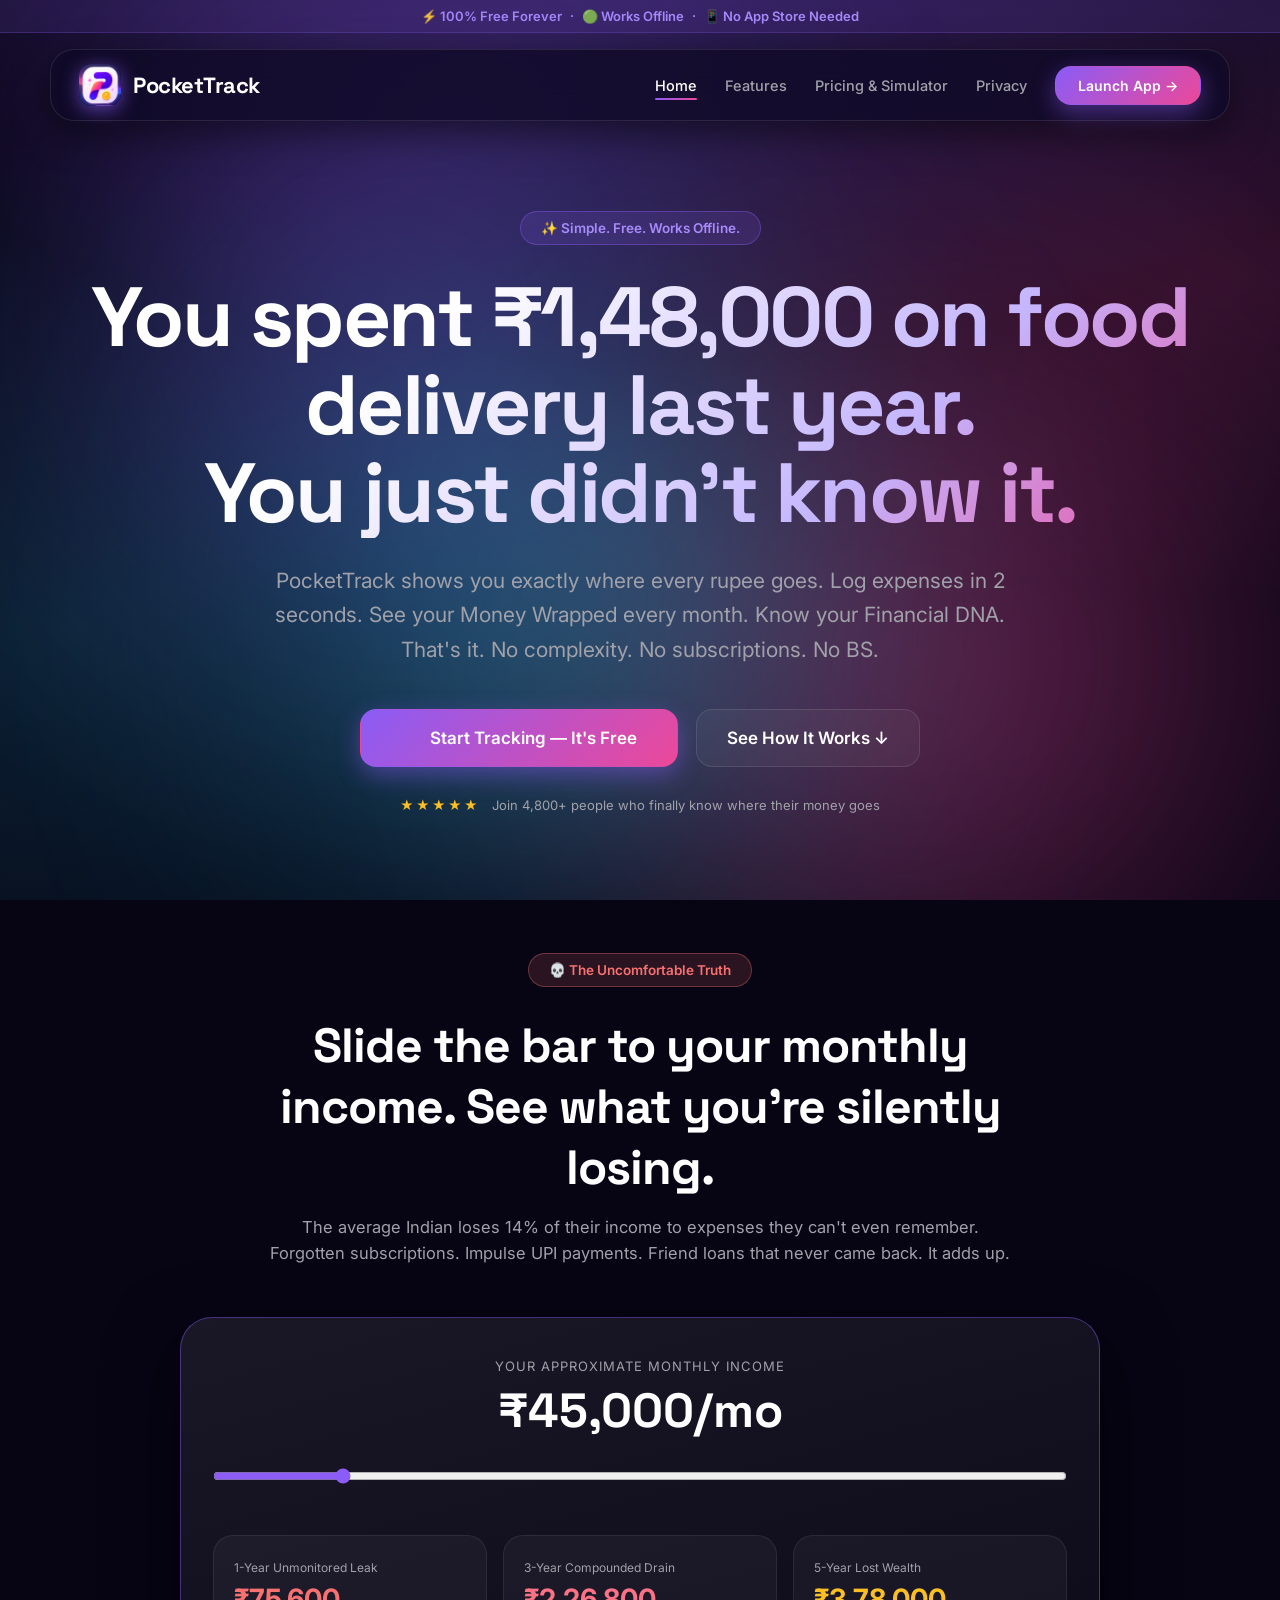
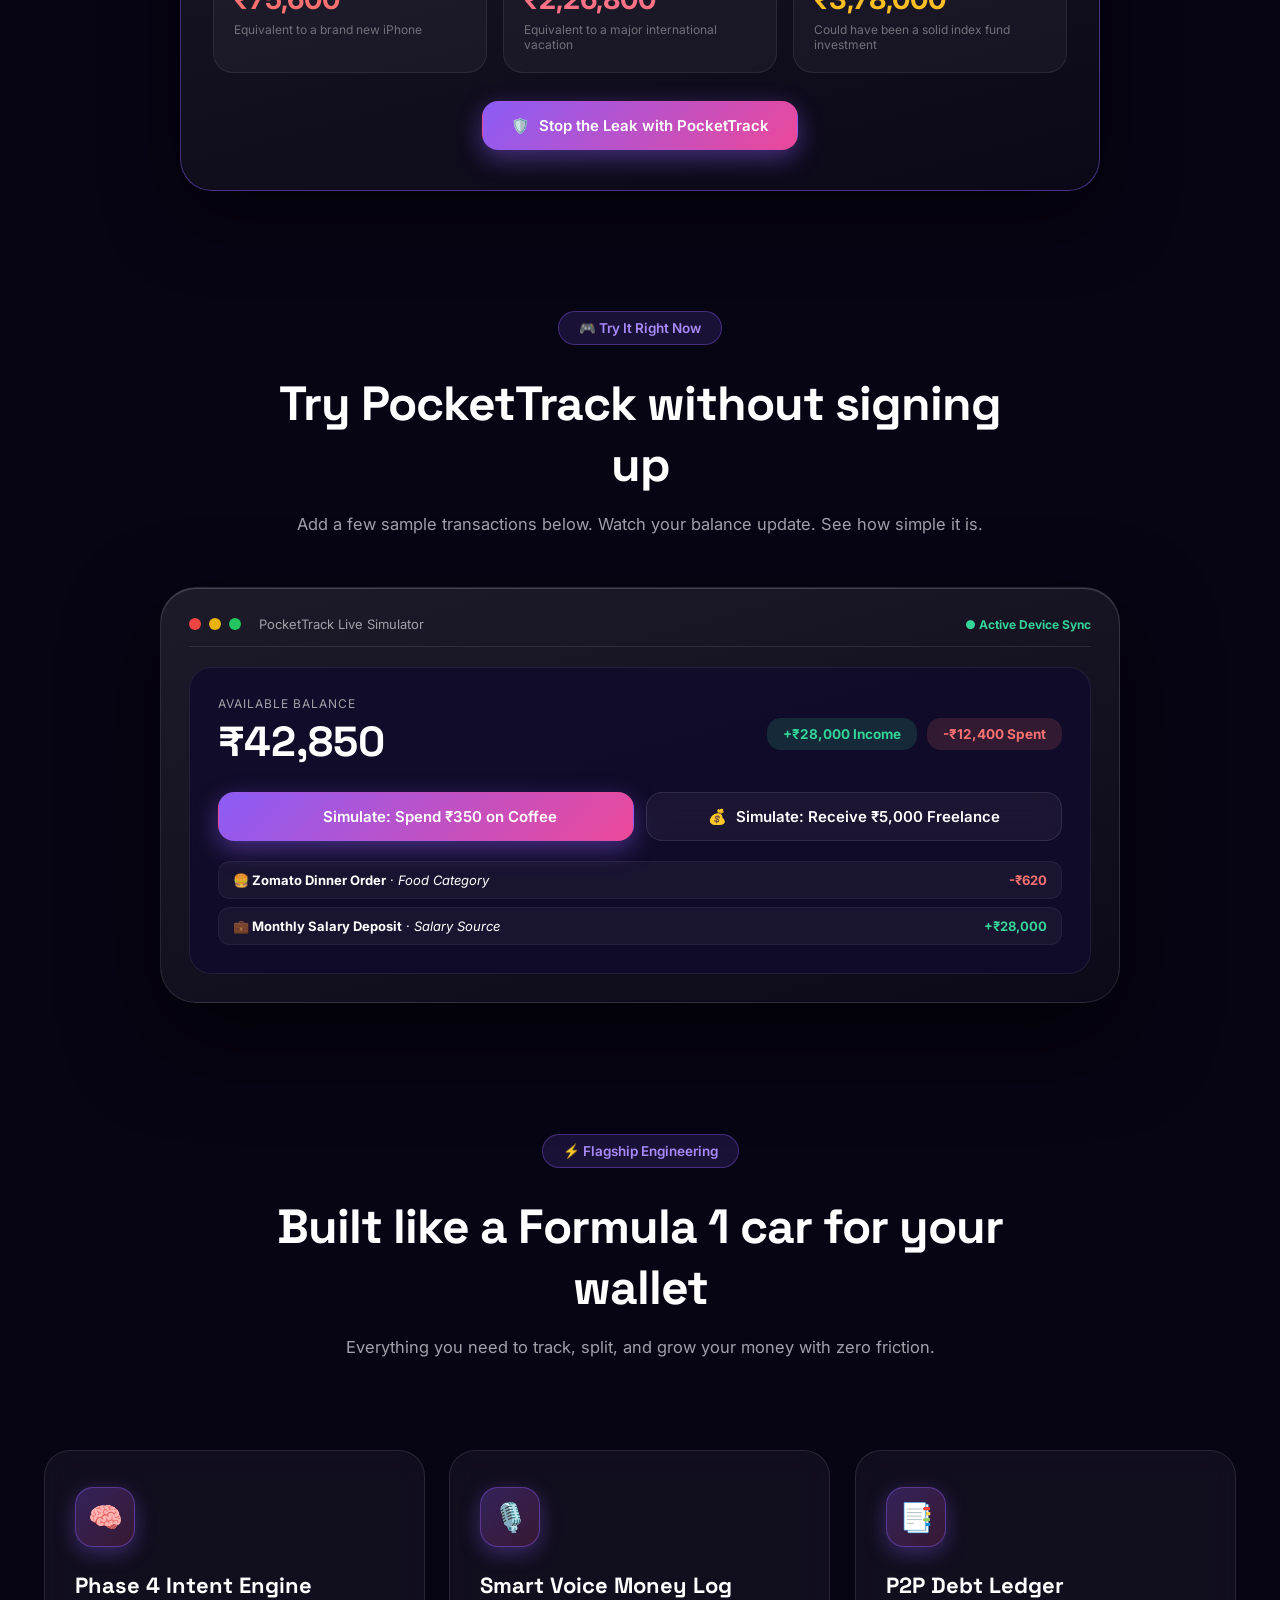
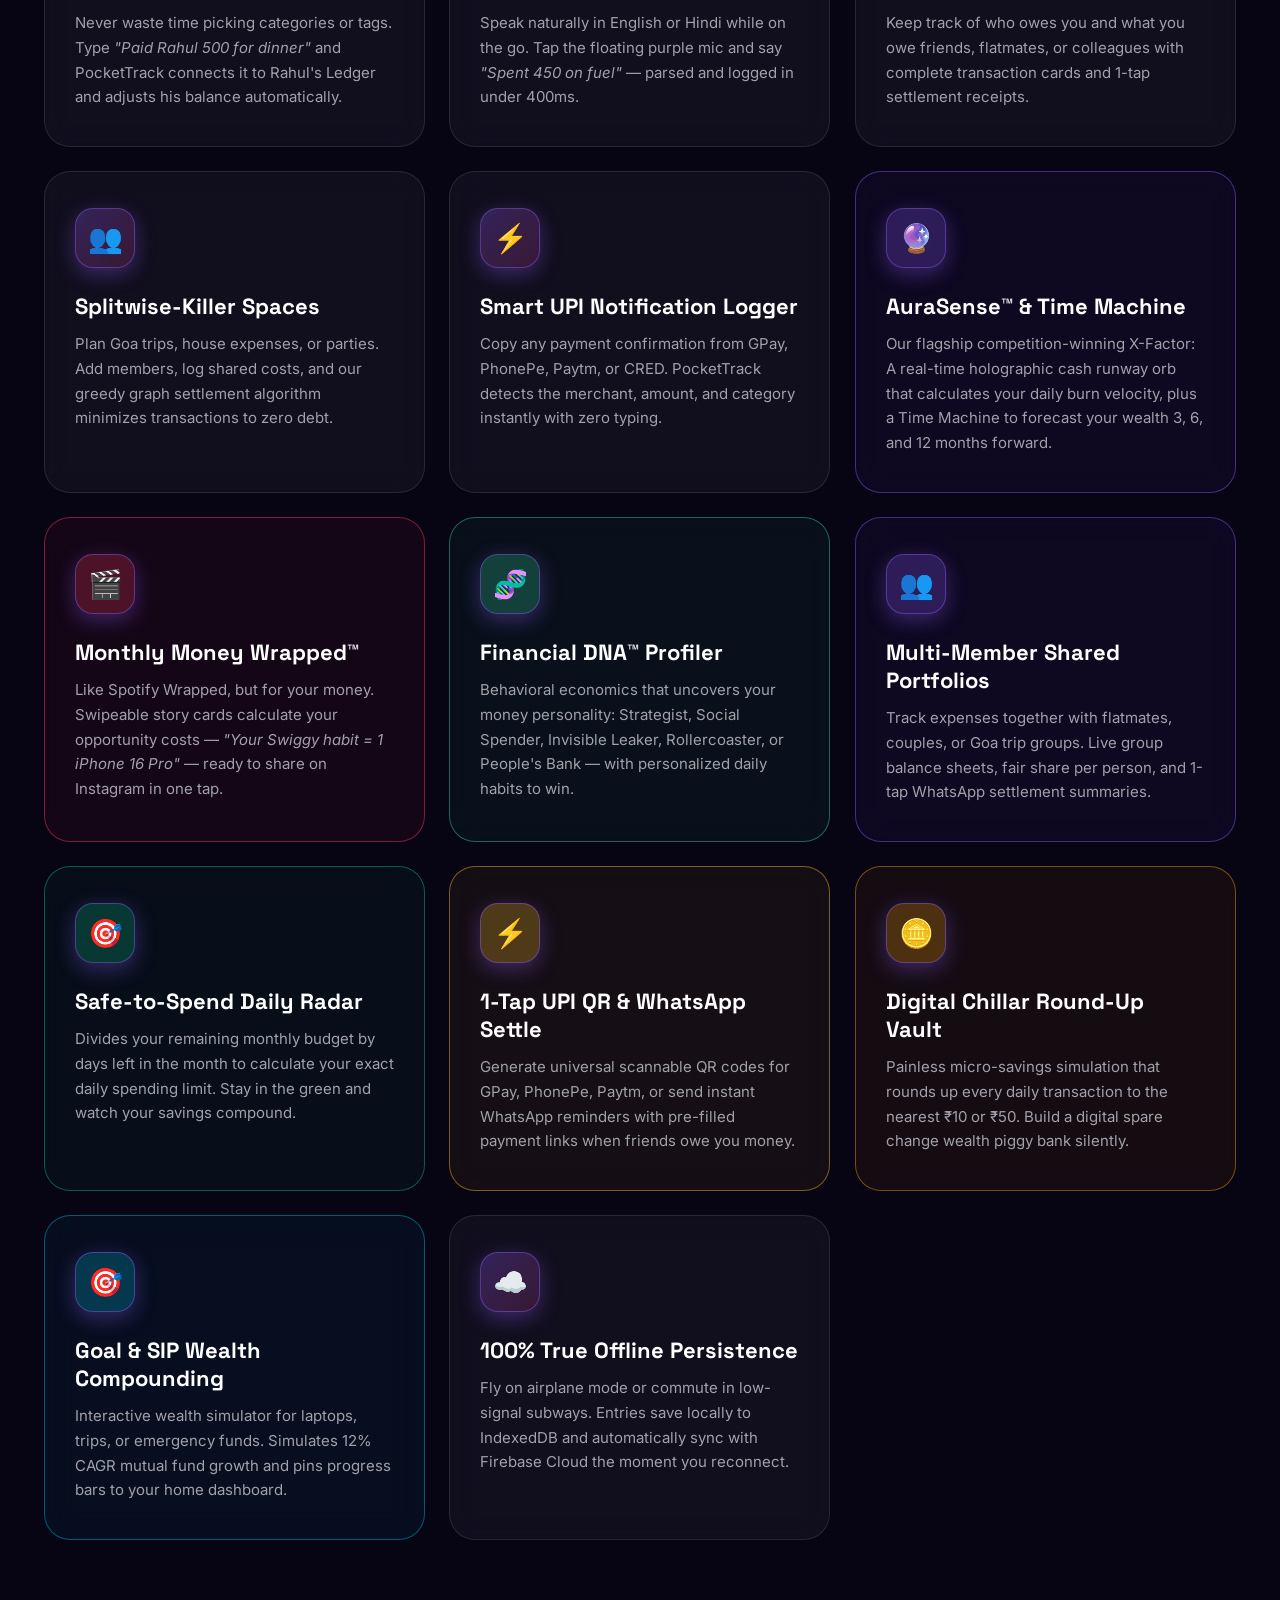
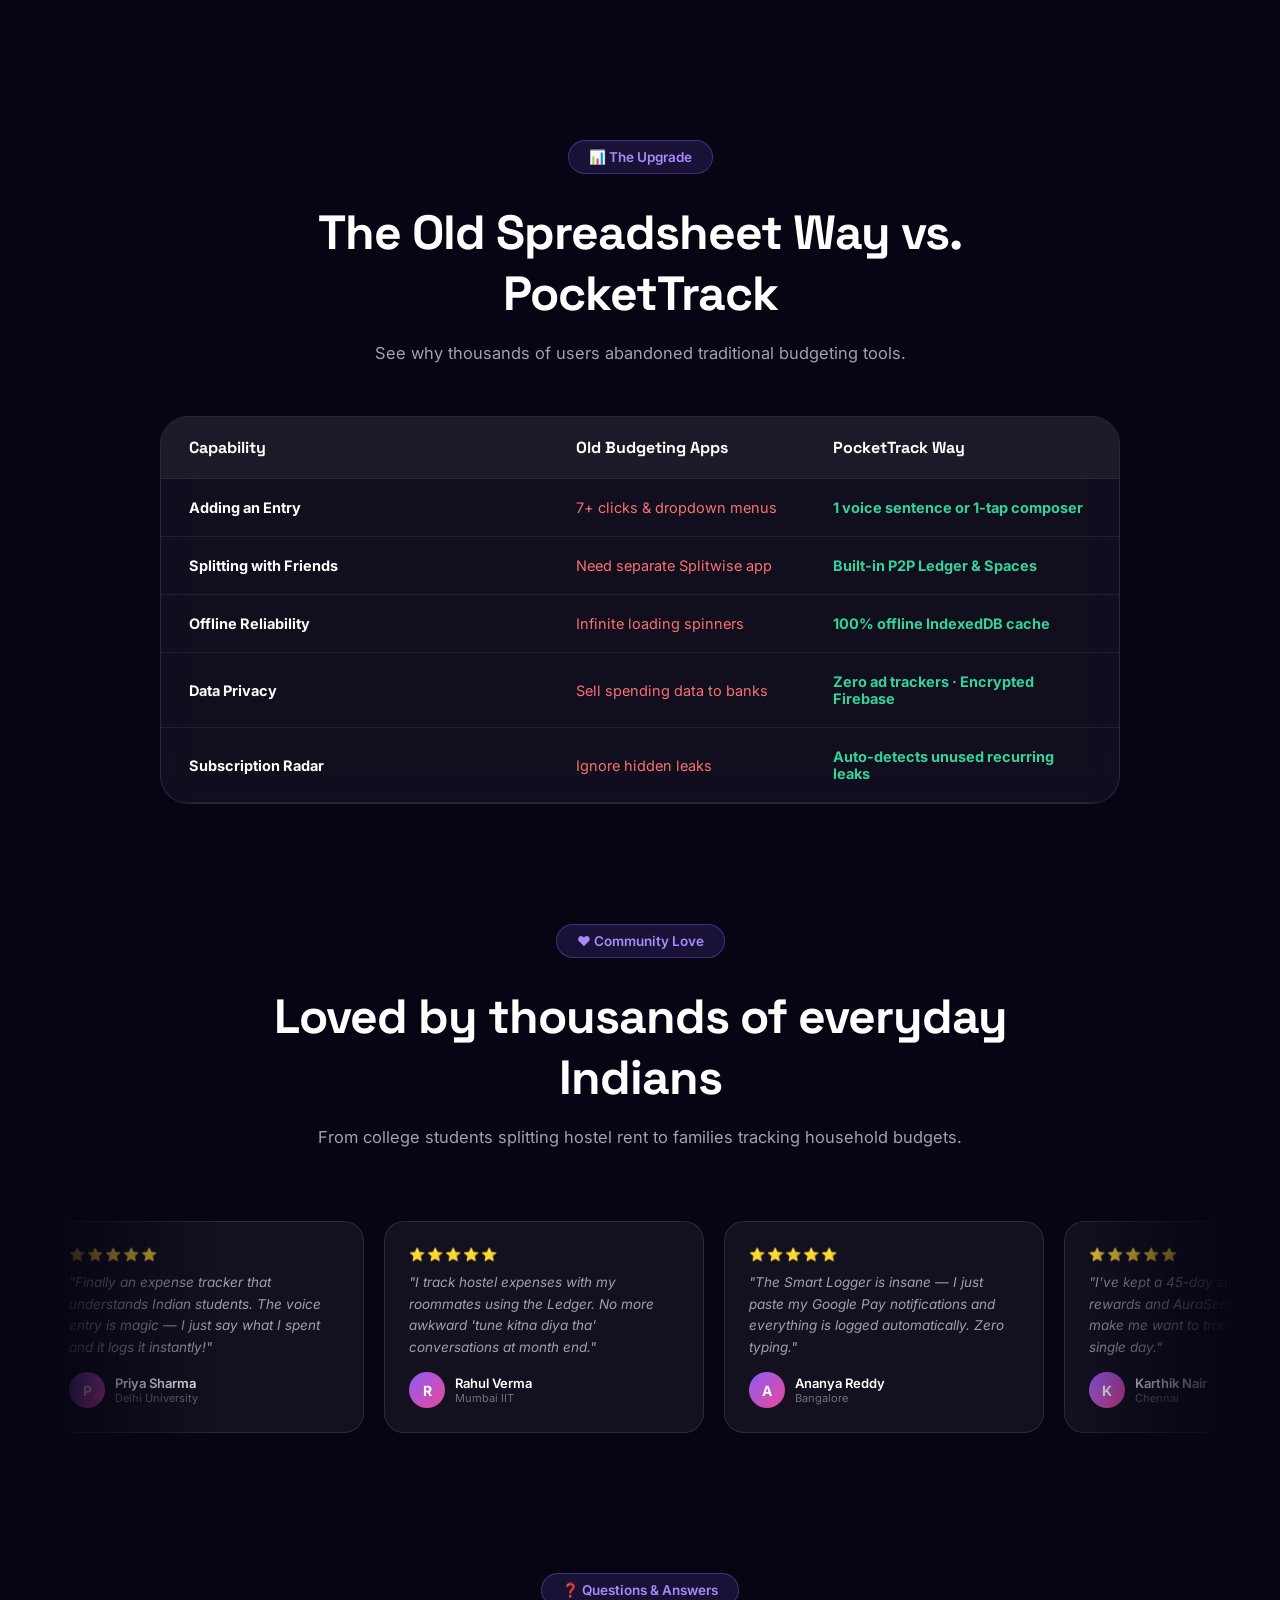
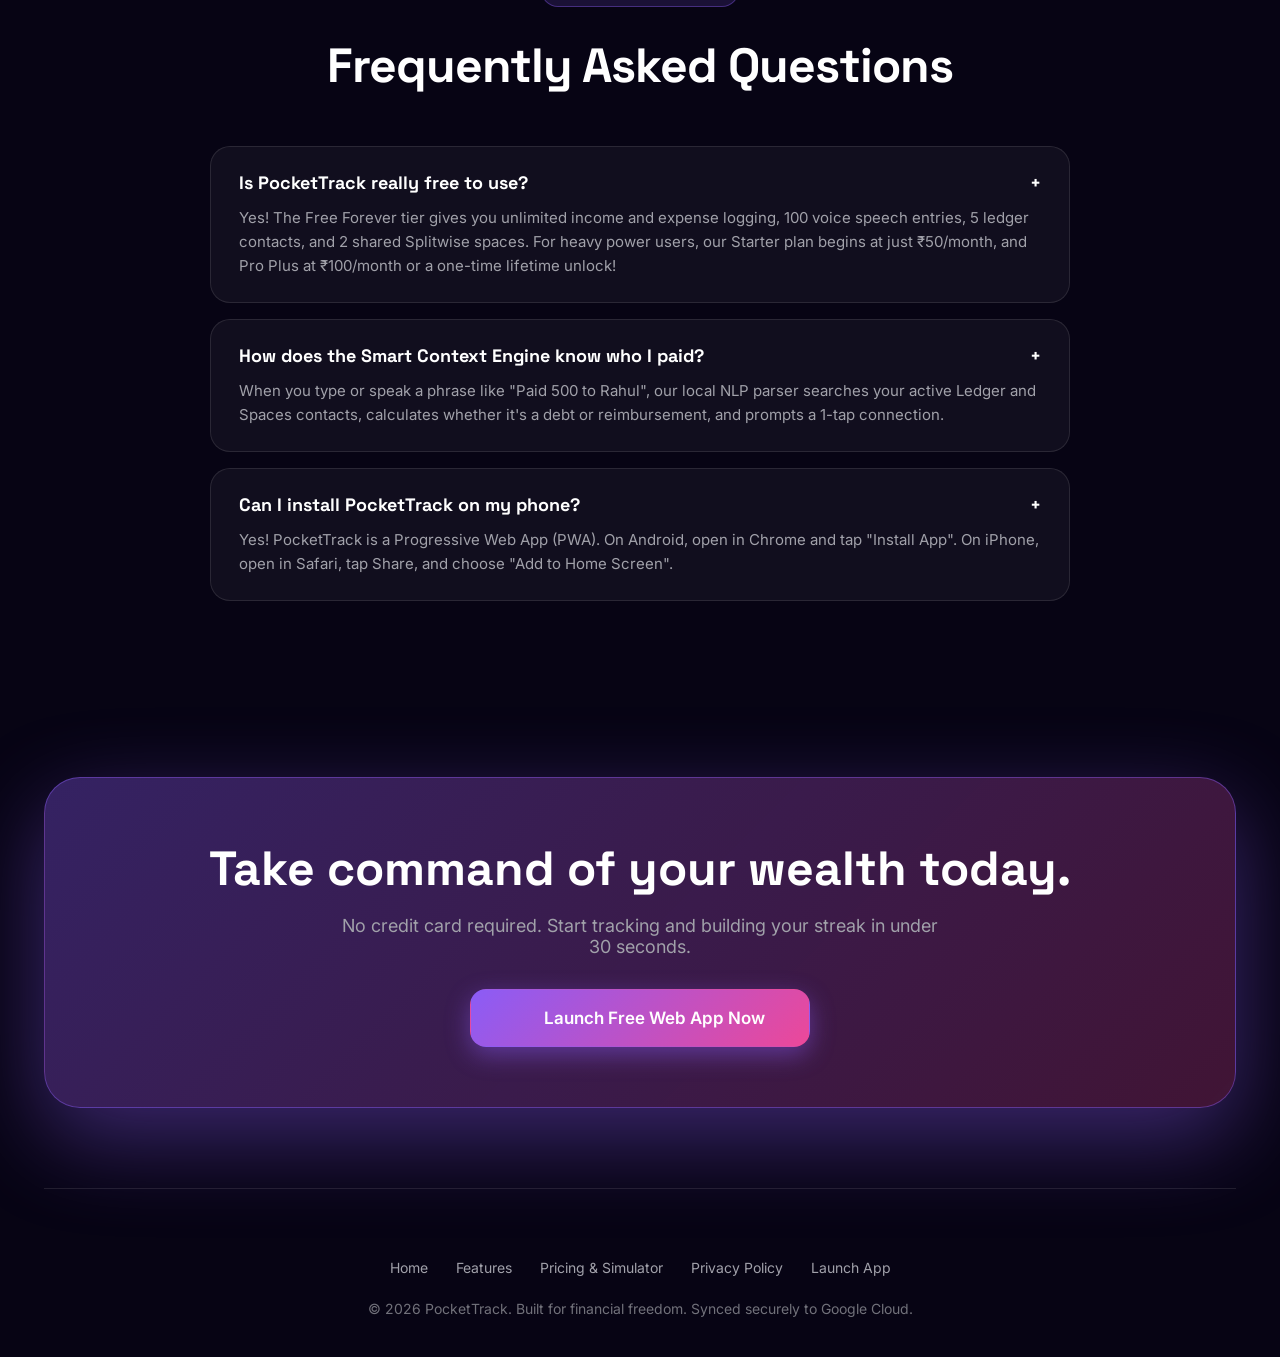
==== website/index.html @ 374d90bc "Add smart first-launch landing router to show landing page once on install and auto-fasttrack return" ====
<!DOCTYPE html>
<html lang="en">
<head>
<meta charset="UTF-8"/>
<meta name="viewport" content="width=device-width, initial-scale=1, viewport-fit=cover"/>
<title>PocketTrack — Know Where Your Money Goes</title>
<meta name="description" content="The simplest way to track your money. Free, offline, works on any phone. Stop wondering where your salary went."/>
<link rel="manifest" href="../manifest.json"/>
<link rel="icon" type="image/png" sizes="192x192" href="../icon-192.png"/>
<link rel="apple-touch-icon" href="../icon-192.png"/>
<meta name="theme-color" content="#070414"/>
<meta name="mobile-web-app-capable" content="yes"/>
<meta name="apple-mobile-web-app-capable" content="yes"/>
<meta name="apple-mobile-web-app-status-bar-style" content="black-translucent"/>
<meta name="apple-mobile-web-app-title" content="PocketTrack"/>
<link rel="preconnect" href="https://fonts.googleapis.com">
<link href="https://fonts.googleapis.com/css2?family=Inter:wght@400;500;600;700&family=Space+Grotesk:wght@500;600;700;800&display=swap" rel="stylesheet">
<link rel="stylesheet" href="../icons.css">
<link rel="stylesheet" href="style.css">
<script>
// Check if user has already seen the landing page and launched the app before
(function() {
  try {
    var urlParams = new URLSearchParams(window.location.search);
    // Allow viewing landing page explicitly if ?landing=true or ?force=landing
    if (urlParams.get('landing') === 'true' || urlParams.get('force') === 'landing') {
      return;
    }
    if (localStorage.getItem('pockettrack_landing_seen') === 'true') {
      var loc = window.location;
      if (loc.protocol === 'file:') {
        var p = loc.pathname;
        loc.replace((p.indexOf('/website/') !== -1 || p.indexOf('\\website\\') !== -1) ? '../app.html' : 'app.html');
        return;
      }
      var path = loc.pathname || '/';
      var wIdx = path.indexOf('/website');
      if (wIdx !== -1) {
        var repo = path.substring(0, wIdx);
        loc.replace((repo ? repo : '') + '/app.html');
        return;
      }
      var repoPath = path.substring(0, path.lastIndexOf('/'));
      loc.replace((repoPath ? repoPath : '') + '/app.html');
    }
  } catch (e) {}
})();

function launchPocketTrackApp(e) {
  if (e && e.preventDefault) e.preventDefault();
  try {
    localStorage.setItem('pockettrack_landing_seen', 'true');
  } catch (err) {}
  var loc = window.location;
  if (loc.protocol === 'file:') {
    var p = loc.pathname;
    loc.href = (p.indexOf('/website/') !== -1 || p.indexOf('\\website\\') !== -1) ? '../app.html' : 'app.html';
    return false;
  }
  var path = loc.pathname || '/';
  var wIdx = path.indexOf('/website');
  if (wIdx !== -1) {
    var repo = path.substring(0, wIdx);
    loc.href = (repo ? repo : '') + '/app.html';
    return false;
  }
  var repoPath = path.substring(0, path.lastIndexOf('/'));
  loc.href = (repoPath ? repoPath : '') + '/app.html';
  return false;
}
</script>
</head>
<body>

<div id="pt-intro-curtain" aria-hidden="true">
  <div class="intro-logo-wrap">
    <div class="intro-logo-flare"></div>
    <img src="../icon-192.png" alt="PocketTrack" class="intro-logo-img">
  </div>
  <div class="intro-brand-name">PocketTrack</div>
  <div class="intro-tagline">✨ Know where your money goes</div>
</div>

<div class="top-bar-live">
  <span>⚡ 100% Free Forever</span>
  <span>·</span>
  <span>🟢 Works Offline</span>
  <span>·</span>
  <span>📱 No App Store Needed</span>
</div>

<div class="aurora-bg">
  <div class="aurora-orb orb-1"></div>
  <div class="aurora-orb orb-2"></div>
  <div class="aurora-orb orb-3"></div>
</div>

<div class="container">
  <header class="navbar">
    <a href="index.html" class="nav-brand">
      <img src="../icon-192.png" alt="PocketTrack" class="nav-logo">
      <span class="nav-title">PocketTrack</span>
    </a>
    <ul class="nav-links">
      <li><a href="index.html" class="nav-link active">Home</a></li>
      <li><a href="features.html" class="nav-link">Features</a></li>
      <li><a href="pricing.html" class="nav-link">Pricing &amp; Simulator</a></li>
      <li><a href="privacy.html" class="nav-link">Privacy</a></li>
      <li><a href="#" onclick="launchPocketTrackApp(event);return false;" class="btn btn-primary" style="padding:10px 22px;font-size:14px;">Launch App →</a></li>
    </ul>
  </header>

  <main>
    <!-- 1. Hero Section -->
    <section class="hero">
      <div class="pill-badge">✨ Simple. Free. Works Offline.</div>
      <h1 class="hero-title">You spent ₹1,48,000 on food delivery last year.<br>You just didn't know it.</h1>
      <p class="hero-desc">PocketTrack shows you exactly where every rupee goes. Log expenses in 2 seconds. See your Money Wrapped every month. Know your Financial DNA. That's it. No complexity. No subscriptions. No BS.</p>
      
      <div class="hero-cta-group">
        <a href="#" onclick="launchPocketTrackApp(event);return false;" class="btn btn-primary" style="padding:18px 40px;font-size:17px;"><i class="ti ti-rocket"></i> Start Tracking — It's Free</a>
        <a href="#test-drive" class="btn btn-glass" style="padding:18px 30px;font-size:17px;">See How It Works ↓</a>
      </div>

      <div class="social-proof">
        <span class="stars">★★★★★</span>
        <span>Join 4,800+ people who finally know where their money goes</span>
      </div>
    </section>

    <!-- 2. Reality Check / Money Leak Calculator -->
    <section class="reality-section">
      <div class="section-head">
        <div class="pill-badge" style="background:rgba(248,113,113,0.15);color:#f87171;border-color:rgba(248,113,113,0.35);">💀 The Uncomfortable Truth</div>
        <h2 class="section-title">Slide the bar to your monthly income. See what you're silently losing.</h2>
        <p class="section-subtitle">The average Indian loses 14% of their income to expenses they can't even remember. Forgotten subscriptions. Impulse UPI payments. Friend loans that never came back. It adds up.</p>
      </div>

      <div class="calculator-box">
        <div style="text-align:center;">
          <p style="font-size:13px;color:var(--text-muted);text-transform:uppercase;letter-spacing:1px;">Your Approximate Monthly Income</p>
          <h3 id="leak-income-val" style="font-size:48px;font-family:'Space Grotesk',sans-serif;color:#fff;margin:6px 0;">₹45,000/mo</h3>
          <input type="range" id="leak-income-slider" class="slider-styled" min="10000" max="250000" step="5000" value="45000" oninput="updateLeakCalc()"/>
        </div>

        <div class="leak-metrics-grid">
          <div class="leak-metric-card">
            <span style="font-size:12px;color:var(--text-muted);">1-Year Unmonitored Leak</span>
            <h4 id="leak-loss-1yr" style="font-size:28px;color:#f87171;margin:6px 0;">₹75,600</h4>
            <p style="font-size:12px;color:var(--text-dim);">Equivalent to a brand new iPhone</p>
          </div>
          <div class="leak-metric-card">
            <span style="font-size:12px;color:var(--text-muted);">3-Year Compounded Drain</span>
            <h4 id="leak-loss-3yr" style="font-size:28px;color:#fb7185;margin:6px 0;">₹2,26,800</h4>
            <p style="font-size:12px;color:var(--text-dim);">Equivalent to a major international vacation</p>
          </div>
          <div class="leak-metric-card">
            <span style="font-size:12px;color:var(--text-muted);">5-Year Lost Wealth</span>
            <h4 id="leak-loss-5yr" style="font-size:28px;color:var(--accent-amber);margin:6px 0;">₹3,78,000</h4>
            <p style="font-size:12px;color:var(--text-dim);">Could have been a solid index fund investment</p>
          </div>
        </div>

        <div style="text-align:center;margin-top:28px;">
          <a href="index.html" class="btn btn-primary"><i class="ti ti-shield-check"></i> Stop the Leak with PocketTrack</a>
        </div>
      </div>
    </section>

    <!-- 3. Interactive Test Drive Simulator Stage -->
    <section class="stage-section" id="test-drive">
      <div class="section-head">
        <div class="pill-badge">🎮 Try It Right Now</div>
        <h2 class="section-title">Try PocketTrack without signing up</h2>
        <p class="section-subtitle">Add a few sample transactions below. Watch your balance update. See how simple it is.</p>
      </div>

      <div class="device-mockup-wrap">
        <div style="display:flex;justify-content:space-between;align-items:center;margin-bottom:20px;border-bottom:1px solid rgba(255,255,255,0.1);padding-bottom:14px;">
          <div style="display:flex;gap:8px;align-items:center;">
            <span style="width:12px;height:12px;border-radius:50%;background:#ef4444;"></span>
            <span style="width:12px;height:12px;border-radius:50%;background:#eab308;"></span>
            <span style="width:12px;height:12px;border-radius:50%;background:#22c55e;"></span>
            <span style="font-size:13px;color:var(--text-muted);margin-left:10px;">PocketTrack Live Simulator</span>
          </div>
          <span style="font-size:12px;color:var(--accent-green);font-weight:700;">● Active Device Sync</span>
        </div>

        <div style="background:rgba(18,12,43,0.88);border-radius:22px;padding:28px;border:1px solid rgba(255,255,255,0.08);">
          <div style="display:flex;justify-content:space-between;align-items:center;margin-bottom:20px;flex-wrap:wrap;gap:12px;">
            <div>
              <p style="font-size:12px;color:var(--text-muted);text-transform:uppercase;letter-spacing:1px;">Available Balance</p>
              <h3 id="stage-sim-balance" style="font-size:42px;font-family:'Space Grotesk',sans-serif;color:#fff;margin:4px 0;">₹42,850</h3>
            </div>
            <div style="display:flex;gap:10px;">
              <span id="stage-sim-income" style="background:rgba(52,211,153,0.15);color:var(--accent-green);padding:8px 16px;border-radius:14px;font-weight:700;font-size:13.5px;">+₹28,000 Income</span>
              <span id="stage-sim-spent" style="background:rgba(248,113,113,0.15);color:#f87171;padding:8px 16px;border-radius:14px;font-weight:700;font-size:13.5px;">-₹12,400 Spent</span>
            </div>
          </div>

          <div style="display:flex;gap:12px;margin-bottom:20px;flex-wrap:wrap;">
            <button class="btn btn-primary" onclick="simTestAddExpense()" style="flex:1;"><i class="ti ti-coffee"></i> Simulate: Spend ₹350 on Coffee</button>
            <button class="btn btn-glass" onclick="simTestAddIncome()" style="flex:1;"><i class="ti ti-wallet"></i> Simulate: Receive ₹5,000 Freelance</button>
          </div>

          <div id="stage-sim-feed" style="max-height:160px;overflow-y:auto;font-size:13px;">
            <div style="background:rgba(255,255,255,0.04);padding:10px 14px;border-radius:12px;display:flex;justify-content:space-between;align-items:center;margin-bottom:8px;border:1px solid rgba(255,255,255,0.06);">
              <div><b>🍔 Zomato Dinner Order</b> · <i>Food Category</i></div>
              <div style="font-weight:700;color:#f87171">-₹620</div>
            </div>
            <div style="background:rgba(255,255,255,0.04);padding:10px 14px;border-radius:12px;display:flex;justify-content:space-between;align-items:center;border:1px solid rgba(255,255,255,0.06);">
              <div><b>💼 Monthly Salary Deposit</b> · <i>Salary Source</i></div>
              <div style="font-weight:700;color:var(--accent-green)">+₹28,000</div>
            </div>
          </div>
        </div>
      </div>
    </section>

    <!-- 4. Six Core Superpowers -->
    <section class="superpowers-section" style="padding:40px 0;">
      <div class="section-head">
        <div class="pill-badge">⚡ Flagship Engineering</div>
        <h2 class="section-title">Built like a Formula 1 car for your wallet</h2>
        <p class="section-subtitle">Everything you need to track, split, and grow your money with zero friction.</p>
      </div>

      <div class="grid-features">
        <div class="card-glass">
          <div class="card-icon-wrap">🧠</div>
          <h3 class="card-title">Phase 4 Intent Engine</h3>
          <p class="card-text">Never waste time picking categories or tags. Type <i>"Paid Rahul 500 for dinner"</i> and PocketTrack connects it to Rahul's Ledger and adjusts his balance automatically.</p>
        </div>

        <div class="card-glass">
          <div class="card-icon-wrap">🎙️</div>
          <h3 class="card-title">Smart Voice Money Log</h3>
          <p class="card-text">Speak naturally in English or Hindi while on the go. Tap the floating purple mic and say <i>"Spent 450 on fuel"</i> — parsed and logged in under 400ms.</p>
        </div>

        <div class="card-glass">
          <div class="card-icon-wrap">📑</div>
          <h3 class="card-title">P2P Debt Ledger</h3>
          <p class="card-text">Keep track of who owes you and what you owe friends, flatmates, or colleagues with complete transaction cards and 1-tap settlement receipts.</p>
        </div>

        <div class="card-glass">
          <div class="card-icon-wrap">👥</div>
          <h3 class="card-title">Splitwise-Killer Spaces</h3>
          <p class="card-text">Plan Goa trips, house expenses, or parties. Add members, log shared costs, and our greedy graph settlement algorithm minimizes transactions to zero debt.</p>
        </div>

        <div class="card-glass">
          <div class="card-icon-wrap">⚡</div>
          <h3 class="card-title">Smart UPI Notification Logger</h3>
          <p class="card-text">Copy any payment confirmation from GPay, PhonePe, Paytm, or CRED. PocketTrack detects the merchant, amount, and category instantly with zero typing.</p>
        </div>

        <div class="card-glass" style="border-color:rgba(139,92,246,0.45);background:rgba(139,92,246,0.06);">
          <div class="card-icon-wrap" style="background:rgba(139,92,246,0.25);">🔮</div>
          <h3 class="card-title">AuraSense™ &amp; Time Machine</h3>
          <p class="card-text">Our flagship competition-winning X-Factor: A real-time holographic cash runway orb that calculates your daily burn velocity, plus a Time Machine to forecast your wealth 3, 6, and 12 months forward.</p>
        </div>

        <div class="card-glass" style="border-color:rgba(244,63,94,0.45);background:rgba(244,63,94,0.06);">
          <div class="card-icon-wrap" style="background:rgba(244,63,94,0.25);">🎬</div>
          <h3 class="card-title">Monthly Money Wrapped™</h3>
          <p class="card-text">Like Spotify Wrapped, but for your money. Swipeable story cards calculate your opportunity costs — <i>"Your Swiggy habit = 1 iPhone 16 Pro"</i> — ready to share on Instagram in one tap.</p>
        </div>

        <div class="card-glass" style="border-color:rgba(52,211,153,0.45);background:rgba(52,211,153,0.06);">
          <div class="card-icon-wrap" style="background:rgba(52,211,153,0.25);">🧬</div>
          <h3 class="card-title">Financial DNA™ Profiler</h3>
          <p class="card-text">Behavioral economics that uncovers your money personality: Strategist, Social Spender, Invisible Leaker, Rollercoaster, or People's Bank — with personalized daily habits to win.</p>
        </div>

        <div class="card-glass" style="border-color:rgba(139,92,246,0.45);background:rgba(139,92,246,0.06);">
          <div class="card-icon-wrap" style="background:rgba(139,92,246,0.25);">👥</div>
          <h3 class="card-title">Multi-Member Shared Portfolios</h3>
          <p class="card-text">Track expenses together with flatmates, couples, or Goa trip groups. Live group balance sheets, fair share per person, and 1-tap WhatsApp settlement summaries.</p>
        </div>

        <div class="card-glass" style="border-color:rgba(16,185,129,0.45);background:rgba(16,185,129,0.06);">
          <div class="card-icon-wrap" style="background:rgba(16,185,129,0.25);">🎯</div>
          <h3 class="card-title">Safe-to-Spend Daily Radar</h3>
          <p class="card-text">Divides your remaining monthly budget by days left in the month to calculate your exact daily spending limit. Stay in the green and watch your savings compound.</p>
        </div>

        <div class="card-glass" style="border-color:rgba(251,191,36,0.45);background:rgba(251,191,36,0.06);">
          <div class="card-icon-wrap" style="background:rgba(251,191,36,0.25);">⚡</div>
          <h3 class="card-title">1-Tap UPI QR &amp; WhatsApp Settle</h3>
          <p class="card-text">Generate universal scannable QR codes for GPay, PhonePe, Paytm, or send instant WhatsApp reminders with pre-filled payment links when friends owe you money.</p>
        </div>

        <div class="card-glass" style="border-color:rgba(245,158,11,0.45);background:rgba(245,158,11,0.06);">
          <div class="card-icon-wrap" style="background:rgba(245,158,11,0.25);">🪙</div>
          <h3 class="card-title">Digital Chillar Round-Up Vault</h3>
          <p class="card-text">Painless micro-savings simulation that rounds up every daily transaction to the nearest ₹10 or ₹50. Build a digital spare change wealth piggy bank silently.</p>
        </div>

        <div class="card-glass" style="border-color:rgba(6,182,212,0.45);background:rgba(6,182,212,0.06);">
          <div class="card-icon-wrap" style="background:rgba(6,182,212,0.25);">🎯</div>
          <h3 class="card-title">Goal &amp; SIP Wealth Compounding</h3>
          <p class="card-text">Interactive wealth simulator for laptops, trips, or emergency funds. Simulates 12% CAGR mutual fund growth and pins progress bars to your home dashboard.</p>
        </div>

        <div class="card-glass">
          <div class="card-icon-wrap">☁️</div>
          <h3 class="card-title">100% True Offline Persistence</h3>
          <p class="card-text">Fly on airplane mode or commute in low-signal subways. Entries save locally to IndexedDB and automatically sync with Firebase Cloud the moment you reconnect.</p>
        </div>
      </div>
    </section>

    <!-- 5. Old Way vs PocketTrack Way Comparison -->
    <section class="comparison-section">
      <div class="section-head">
        <div class="pill-badge">📊 The Upgrade</div>
        <h2 class="section-title">The Old Spreadsheet Way vs. PocketTrack</h2>
        <p class="section-subtitle">See why thousands of users abandoned traditional budgeting tools.</p>
      </div>

      <div class="comparison-table-wrap">
        <div class="comp-row comp-head">
          <div>Capability</div>
          <div>Old Budgeting Apps</div>
          <div>PocketTrack Way</div>
        </div>
        <div class="comp-row">
          <div><b>Adding an Entry</b></div>
          <div class="comp-bad">7+ clicks &amp; dropdown menus</div>
          <div class="comp-good">1 voice sentence or 1-tap composer</div>
        </div>
        <div class="comp-row">
          <div><b>Splitting with Friends</b></div>
          <div class="comp-bad">Need separate Splitwise app</div>
          <div class="comp-good">Built-in P2P Ledger &amp; Spaces</div>
        </div>
        <div class="comp-row">
          <div><b>Offline Reliability</b></div>
          <div class="comp-bad">Infinite loading spinners</div>
          <div class="comp-good">100% offline IndexedDB cache</div>
        </div>
        <div class="comp-row">
          <div><b>Data Privacy</b></div>
          <div class="comp-bad">Sell spending data to banks</div>
          <div class="comp-good">Zero ad trackers · Encrypted Firebase</div>
        </div>
        <div class="comp-row">
          <div><b>Subscription Radar</b></div>
          <div class="comp-bad">Ignore hidden leaks</div>
          <div class="comp-good">Auto-detects unused recurring leaks</div>
        </div>
      </div>
    </section>

    <!-- 6. Infinite Testimonials Marquee -->
    <section class="superpowers-section" style="padding:40px 0;">
      <div class="section-head">
        <div class="pill-badge">❤️ Community Love</div>
        <h2 class="section-title">Loved by thousands of everyday Indians</h2>
        <p class="section-subtitle">From college students splitting hostel rent to families tracking household budgets.</p>
      </div>

      <div class="testimonials-marquee-wrap">
        <div class="testimonials-track">
          <!-- Card 1 -->
          <div class="testimonial-card">
            <div class="testimonial-stars">⭐⭐⭐⭐⭐</div>
            <div class="testimonial-text">"Finally an expense tracker that understands Indian students. The voice entry is magic — I just say what I spent and it logs it instantly!"</div>
            <div class="testimonial-author">
              <div class="testimonial-avatar">P</div>
              <div><div class="testimonial-name">Priya Sharma</div><div class="testimonial-location">Delhi University</div></div>
            </div>
          </div>
          <!-- Card 2 -->
          <div class="testimonial-card">
            <div class="testimonial-stars">⭐⭐⭐⭐⭐</div>
            <div class="testimonial-text">"I track hostel expenses with my roommates using the Ledger. No more awkward 'tune kitna diya tha' conversations at month end."</div>
            <div class="testimonial-author">
              <div class="testimonial-avatar">R</div>
              <div><div class="testimonial-name">Rahul Verma</div><div class="testimonial-location">Mumbai IIT</div></div>
            </div>
          </div>
          <!-- Card 3 -->
          <div class="testimonial-card">
            <div class="testimonial-stars">⭐⭐⭐⭐⭐</div>
            <div class="testimonial-text">"The Smart Logger is insane — I just paste my Google Pay notifications and everything is logged automatically. Zero typing."</div>
            <div class="testimonial-author">
              <div class="testimonial-avatar">A</div>
              <div><div class="testimonial-name">Ananya Reddy</div><div class="testimonial-location">Bangalore</div></div>
            </div>
          </div>
          <!-- Card 4 -->
          <div class="testimonial-card">
            <div class="testimonial-stars">⭐⭐⭐⭐⭐</div>
            <div class="testimonial-text">"I've kept a 45-day streak going. The rewards and AuraSense horizon actually make me want to track money every single day."</div>
            <div class="testimonial-author">
              <div class="testimonial-avatar">K</div>
              <div><div class="testimonial-name">Karthik Nair</div><div class="testimonial-location">Chennai</div></div>
            </div>
          </div>
          <!-- Duplicate for infinite rolling loop -->
          <div class="testimonial-card">
            <div class="testimonial-stars">⭐⭐⭐⭐⭐</div>
            <div class="testimonial-text">"Finally an expense tracker that understands Indian students. The voice entry is magic — I just say what I spent and it logs it instantly!"</div>
            <div class="testimonial-author">
              <div class="testimonial-avatar">P</div>
              <div><div class="testimonial-name">Priya Sharma</div><div class="testimonial-location">Delhi University</div></div>
            </div>
          </div>
          <div class="testimonial-card">
            <div class="testimonial-stars">⭐⭐⭐⭐⭐</div>
            <div class="testimonial-text">"I track hostel expenses with my roommates using the Ledger. No more awkward 'tune kitna diya tha' conversations at month end."</div>
            <div class="testimonial-author">
              <div class="testimonial-avatar">R</div>
              <div><div class="testimonial-name">Rahul Verma</div><div class="testimonial-location">Mumbai IIT</div></div>
            </div>
          </div>
        </div>
      </div>
    </section>

    <!-- 7. FAQ Section -->
    <section class="faq-section" id="faq">
      <div class="section-head">
        <div class="pill-badge">❓ Questions &amp; Answers</div>
        <h2 class="section-title">Frequently Asked Questions</h2>
      </div>

      <div class="faq-item">
        <div class="faq-q"><span>Is PocketTrack really free to use?</span><span>+</span></div>
        <div class="faq-a">Yes! The Free Forever tier gives you unlimited income and expense logging, 100 voice speech entries, 5 ledger contacts, and 2 shared Splitwise spaces. For heavy power users, our Starter plan begins at just ₹50/month, and Pro Plus at ₹100/month or a one-time lifetime unlock!</div>
      </div>

      <div class="faq-item">
        <div class="faq-q"><span>How does the Smart Context Engine know who I paid?</span><span>+</span></div>
        <div class="faq-a">When you type or speak a phrase like "Paid 500 to Rahul", our local NLP parser searches your active Ledger and Spaces contacts, calculates whether it's a debt or reimbursement, and prompts a 1-tap connection.</div>
      </div>

      <div class="faq-item">
        <div class="faq-q"><span>Can I install PocketTrack on my phone?</span><span>+</span></div>
        <div class="faq-a">Yes! PocketTrack is a Progressive Web App (PWA). On Android, open in Chrome and tap "Install App". On iPhone, open in Safari, tap Share, and choose "Add to Home Screen".</div>
      </div>
    </section>

    <!-- 7. Call To Action Banner -->
    <section class="cta-banner">
      <h2 style="font-size:clamp(32px, 4.5vw, 48px);font-family:'Space Grotesk',sans-serif;margin-bottom:16px;">Take command of your wealth today.</h2>
      <p style="font-size:18px;color:var(--text-muted);max-width:600px;margin:0 auto 32px;">No credit card required. Start tracking and building your streak in under 30 seconds.</p>
      <a href="#" onclick="launchPocketTrackApp(event);return false;" class="btn btn-primary" style="padding:18px 44px;font-size:17px;"><i class="ti ti-rocket"></i> Launch Free Web App Now</a>
    </section>
  </main>

  <!-- 8. Footer -->
  <footer class="footer-site">
    <div class="footer-links">
      <a href="index.html">Home</a>
      <a href="features.html">Features</a>
      <a href="pricing.html">Pricing &amp; Simulator</a>
      <a href="privacy.html">Privacy Policy</a>
      <a href="#" onclick="launchPocketTrackApp(event);return false;">Launch App</a>
    </div>
    <p>© 2026 PocketTrack. Built for financial freedom. Synced securely to Google Cloud.</p>
  </footer>
</div>

<script src="main.js"></script>
<script>
if ('serviceWorker' in navigator) {
  window.addEventListener('load', function() {
    navigator.serviceWorker.register('../sw.js').catch(function() {});
  });
}
</script>
</body>
</html>
---- icons.css ----
/* PocketTrack 2.0 — Emoji icon language
   No icon font / SVG dependency. Keeps the app playful and matches the visual concept. */
.ti{display:inline-flex;align-items:center;justify-content:center;font-style:normal;font-family:inherit;line-height:1;width:1.15em;height:1.15em;vertical-align:-.12em}
.ti::before{display:block;line-height:1}
.ti-wallet::before{content:'💰'}
.ti-home::before{content:'🏠'}
.ti-list::before{content:'📋'}
.ti-chart-donut::before,.ti-chart-pie::before{content:'📊'}
.ti-layout-grid::before{content:'▦'}
.ti-plus::before{content:'➕'}
.ti-arrow-up-right::before{content:'💸'}
.ti-arrow-down-left::before{content:'💵'}
.ti-microphone::before{content:'🎙️'}
.ti-bolt::before{content:'⚡'}
.ti-confetti::before,.ti-calendar-event::before{content:'🎉'}
.ti-trophy::before{content:'🏆'}
.ti-language::before{content:'🌐'}
.ti-logout::before{content:'🚪'}
.ti-notebook::before{content:'📒'}
.ti-crown::before{content:'👑'}
.ti-sparkles::before{content:'✨'}
.ti-arrow-right::before{content:'➡️'}
.ti-arrow-left::before{content:'⬅️'}
.ti-arrow-up-circle::before{content:'🔴'}
.ti-arrow-down-circle::before{content:'🟢'}
.ti-check::before{content:'✅'}
.ti-x::before{content:'✕'}
.ti-refresh::before,.ti-rotate::before{content:'🔄'}
.ti-download::before{content:'📥'}
.ti-trash::before{content:'🗑️'}
.ti-pencil::before{content:'✏️'}
.ti-copy::before{content:'📋'}
.ti-clipboard::before{content:'📋'}
.ti-receipt::before{content:'🧾'}
.ti-cash::before{content:'💵'}
.ti-report-money::before{content:'💹'}
.ti-users::before{content:'👥'}
.ti-user-plus::before{content:'🙋'}
.ti-login::before{content:'🔐'}
.ti-lock::before{content:'🔒'}
.ti-shield-check::before{content:'🛡️'}
.ti-info-circle::before{content:'ℹ️'}
.ti-bulb::before{content:'💡'}
.ti-heartbeat::before{content:'❤️‍🔥'}
.ti-target-arrow::before{content:'🎯'}
.ti-award::before{content:'🏅'}
.ti-palette::before{content:'🎨'}
.ti-device-mobile::before{content:'📱'}
.ti-player-play::before{content:'▶️'}
.ti-arrows-exchange::before{content:'🔁'}
.ti-repeat::before,.ti-refresh-dot::before{content:'🔁'}
.ti-wand::before{content:'🪄'}
---- website/style.css ----
/* =====================================================================
   PocketTrack Flagship Website — Hyper-Realistic Stitch by Google System
   Multi-page, scroll-addictive neon glassmorphism, fluid physics & aurora glows.
   ===================================================================== */

:root {
  --bg-deep: #070414;
  --bg-dark: #0f0a26;
  --bg-surface: rgba(255, 255, 255, 0.045);
  --bg-surface-hover: rgba(255, 255, 255, 0.08);
  --border-glass: rgba(255, 255, 255, 0.10);
  --border-glow: rgba(139, 92, 246, 0.45);
  
  --primary: #8b5cf6;
  --primary-bright: #a78bfa;
  --secondary: #ec4899;
  --accent-cyan: #22d3ee;
  --accent-green: #34d399;
  --accent-amber: #fbbf24;

  --text-main: #ffffff;
  --text-muted: #a1a1aa;
  --text-dim: #71717a;

  --font-heading: 'Space Grotesk', sans-serif;
  --font-body: 'Inter', sans-serif;

  --ease-spring: cubic-bezier(0.34, 1.56, 0.64, 1);
  --ease-smooth: cubic-bezier(0.16, 1, 0.3, 1);
}

* {
  box-sizing: border-box;
  margin: 0;
  padding: 0;
}

html {
  scroll-behavior: smooth;
}

body {
  font-family: var(--font-body);
  background-color: var(--bg-deep);
  color: var(--text-main);
  min-height: 100vh;
  overflow-x: hidden;
  background-image: 
    radial-gradient(1200px 600px at 50% -10%, rgba(139, 92, 246, 0.32), transparent 75%),
    radial-gradient(1000px 500px at 95% 30%, rgba(236, 72, 153, 0.18), transparent 65%),
    radial-gradient(1000px 700px at 5% 70%, rgba(34, 211, 238, 0.15), transparent 70%);
  background-attachment: fixed;
}

/* Ambient Floating Aurora Mesh */
.aurora-bg {
  position: fixed;
  inset: 0;
  pointer-events: none;
  z-index: 0;
  overflow: hidden;
}

.aurora-orb {
  position: absolute;
  border-radius: 50%;
  filter: blur(140px);
  opacity: 0.4;
  animation: floatOrb 20s infinite alternate ease-in-out;
}

.orb-1 { width: 550px; height: 550px; background: var(--primary); top: 5%; left: 10%; }
.orb-2 { width: 600px; height: 600px; background: var(--secondary); top: 40%; right: 5%; animation-delay: -7s; }
.orb-3 { width: 500px; height: 500px; background: var(--accent-cyan); bottom: 5%; left: 25%; animation-delay: -14s; }

@keyframes floatOrb {
  0% { transform: translate(0, 0) scale(1); }
  50% { transform: translate(80px, 50px) scale(1.2); }
  100% { transform: translate(-60px, 90px) scale(0.9); }
}

.container {
  max-width: 1240px;
  margin: 0 auto;
  padding: 0 24px;
  position: relative;
  z-index: 1;
}

/* Top Notification Banner */
.top-bar-live {
  background: rgba(139, 92, 246, 0.12);
  border-bottom: 1px solid rgba(139, 92, 246, 0.25);
  text-align: center;
  padding: 8px 16px;
  font-size: 13px;
  color: var(--primary-bright);
  font-weight: 600;
  display: flex;
  justify-content: center;
  align-items: center;
  gap: 8px;
}

/* Glassmorphism Navigation Bar */
.navbar {
  position: sticky;
  top: 16px;
  z-index: 1000;
  background: rgba(15, 10, 38, 0.78);
  backdrop-filter: blur(24px);
  -webkit-backdrop-filter: blur(24px);
  border: 1px solid var(--border-glass);
  border-radius: 24px;
  padding: 14px 28px;
  margin: 16px auto 0;
  max-width: 1180px;
  display: flex;
  justify-content: space-between;
  align-items: center;
  box-shadow: 0 12px 36px rgba(0, 0, 0, 0.5);
}

.nav-brand {
  display: flex;
  align-items: center;
  gap: 12px;
  text-decoration: none;
  color: #fff;
}

.nav-logo {
  width: 42px;
  height: 42px;
  border-radius: 12px;
  box-shadow: 0 4px 18px rgba(139, 92, 246, 0.6);
  transition: transform 0.3s var(--ease-spring);
}

.nav-brand:hover .nav-logo {
  transform: scale(1.1) rotate(-4deg);
}

.nav-title {
  font-family: var(--font-heading);
  font-size: 22px;
  font-weight: 800;
  letter-spacing: -0.5px;
}

.nav-links {
  display: flex;
  gap: 28px;
  align-items: center;
  list-style: none;
}

.nav-link {
  color: var(--text-muted);
  text-decoration: none;
  font-size: 14.5px;
  font-weight: 500;
  transition: color 0.2s, transform 0.2s;
  position: relative;
}

.nav-link:hover, .nav-link.active {
  color: #fff;
}

.nav-link.active::after {
  content: '';
  position: absolute;
  bottom: -6px;
  left: 0;
  width: 100%;
  height: 2px;
  background: linear-gradient(90deg, var(--primary), var(--secondary));
  border-radius: 2px;
}

/* Stitch-style Buttons */
.btn {
  display: inline-flex;
  align-items: center;
  justify-content: center;
  gap: 10px;
  padding: 14px 28px;
  border-radius: 16px;
  font-family: var(--font-body);
  font-weight: 600;
  font-size: 15px;
  text-decoration: none;
  cursor: pointer;
  border: 1px solid transparent;
  transition: all 0.24s var(--ease-spring);
}

.btn:active {
  transform: scale(0.95);
}

.btn-primary {
  background: linear-gradient(135deg, var(--primary), var(--secondary));
  color: #fff;
  box-shadow: 0 8px 25px rgba(139, 92, 246, 0.45);
}

.btn-primary:hover {
  transform: translateY(-3px);
  box-shadow: 0 14px 38px rgba(139, 92, 246, 0.7);
}

.btn-glass {
  background: var(--bg-surface);
  border-color: var(--border-glass);
  color: #fff;
  backdrop-filter: blur(12px);
}

.btn-glass:hover {
  background: var(--bg-surface-hover);
  border-color: rgba(255, 255, 255, 0.25);
  transform: translateY(-2px);
}
/* =========================================================
   CINEMATIC BRAND LOGO INTRO & REVEAL SYSTEM
   ========================================================= */

#pt-intro-curtain {
  position: fixed;
  inset: 0;
  z-index: 999999;
  background: radial-gradient(circle at 50% 45%, #180e3e 0%, #070414 100%);
  display: flex;
  flex-direction: column;
  align-items: center;
  justify-content: center;
  gap: 16px;
  pointer-events: auto;
  transition: opacity 0.65s cubic-bezier(0.16, 1, 0.3, 1), transform 0.65s cubic-bezier(0.16, 1, 0.3, 1), visibility 0.65s;
}

#pt-intro-curtain.intro-hidden {
  opacity: 0;
  transform: scale(1.06);
  pointer-events: none;
  visibility: hidden;
}

.intro-logo-wrap {
  position: relative;
  width: 90px;
  height: 90px;
  display: flex;
  align-items: center;
  justify-content: center;
}

.intro-logo-flare {
  position: absolute;
  inset: -16px;
  border-radius: 50%;
  background: radial-gradient(circle, rgba(139, 92, 246, 0.6) 0%, rgba(236, 72, 153, 0.3) 50%, transparent 70%);
  filter: blur(14px);
  animation: introFlarePulse 1.8s infinite alternate ease-in-out;
}

@keyframes introFlarePulse {
  0% { transform: scale(0.9); opacity: 0.5; }
  100% { transform: scale(1.25); opacity: 0.9; }
}

.intro-logo-img {
  position: relative;
  width: 80px;
  height: 80px;
  border-radius: 22px;
  box-shadow: 0 10px 40px rgba(139, 92, 246, 0.8), 0 0 20px rgba(236, 72, 153, 0.6);
  animation: introLogoSpring 0.9s cubic-bezier(0.34, 1.56, 0.64, 1) both;
}

@keyframes introLogoSpring {
  0% { transform: scale(0.3) rotate(-15deg); opacity: 0; }
  70% { transform: scale(1.08) rotate(3deg); opacity: 1; }
  100% { transform: scale(1) rotate(0deg); opacity: 1; }
}

.intro-brand-name {
  font-family: var(--font-heading);
  font-size: 26px;
  font-weight: 800;
  color: #fff;
  letter-spacing: -0.5px;
  background: linear-gradient(135deg, #ffffff 40%, #c4b5fd 100%);
  -webkit-background-clip: text;
  -webkit-text-fill-color: transparent;
  animation: introTextFade 0.8s 0.15s cubic-bezier(0.16, 1, 0.3, 1) both;
}

.intro-tagline {
  font-size: 13px;
  font-weight: 500;
  color: var(--primary-bright);
  letter-spacing: 0.5px;
  animation: introTextFade 0.8s 0.25s cubic-bezier(0.16, 1, 0.3, 1) both;
}

@keyframes introTextFade {
  0% { opacity: 0; transform: translateY(8px); }
  100% { opacity: 1; transform: translateY(0); }
}

/* Staggered Hero Elements on Page Reveal */
.hero-stagger-1 { animation: heroStaggerIn 0.8s 0.1s cubic-bezier(0.16, 1, 0.3, 1) both; }
.hero-stagger-2 { animation: heroStaggerIn 0.8s 0.2s cubic-bezier(0.16, 1, 0.3, 1) both; }
.hero-stagger-3 { animation: heroStaggerIn 0.8s 0.3s cubic-bezier(0.16, 1, 0.3, 1) both; }
.hero-stagger-4 { animation: heroStaggerIn 0.8s 0.4s cubic-bezier(0.16, 1, 0.3, 1) both; }

@keyframes heroStaggerIn {
  0% { opacity: 0; transform: translateY(22px); }
  100% { opacity: 1; transform: translateY(0); }
}

/* Scroll-Driven Smooth Reveal */
.reveal-on-scroll {
  opacity: 0;
  transform: translateY(28px);
  transition: opacity 0.75s cubic-bezier(0.16, 1, 0.3, 1), transform 0.75s cubic-bezier(0.16, 1, 0.3, 1);
  will-change: opacity, transform;
}

.reveal-on-scroll.is-revealed {
  opacity: 1;
  transform: translateY(0);
}

/* Hero Section */
.hero {
  text-align: center;
  padding: 90px 0 60px;
}

.pill-badge {
  display: inline-flex;
  align-items: center;
  gap: 8px;
  padding: 8px 20px;
  border-radius: 99px;
  background: rgba(139, 92, 246, 0.15);
  border: 1px solid rgba(139, 92, 246, 0.38);
  color: var(--primary-bright);
  font-size: 13.5px;
  font-weight: 600;
  margin-bottom: 28px;
  animation: pulseGlow 3s infinite alternate;
}

@keyframes pulseGlow {
  0% { box-shadow: 0 0 12px rgba(139, 92, 246, 0.25); }
  100% { box-shadow: 0 0 30px rgba(139, 92, 246, 0.6); }
}

.hero-title {
  font-family: var(--font-heading);
  font-size: clamp(44px, 7vw, 84px);
  font-weight: 800;
  line-height: 1.05;
  letter-spacing: -2.5px;
  margin-bottom: 26px;
  background: linear-gradient(135deg, #ffffff 30%, #c4b5fd 70%, #ec4899 100%);
  -webkit-background-clip: text;
  -webkit-text-fill-color: transparent;
}

.hero-desc {
  font-size: clamp(17px, 2.2vw, 21px);
  color: var(--text-muted);
  max-width: 760px;
  margin: 0 auto 42px;
  line-height: 1.65;
}

.hero-cta-group {
  display: flex;
  justify-content: center;
  align-items: center;
  gap: 18px;
  flex-wrap: wrap;
  margin-bottom: 30px;
}

.social-proof {
  display: flex;
  justify-content: center;
  align-items: center;
  gap: 12px;
  font-size: 13px;
  color: var(--text-muted);
}

.stars {
  color: #fbbf24;
  letter-spacing: 2px;
}

/* Reality Check & Leak Calculator Section */
.reality-section {
  padding: 80px 0;
}

.section-head {
  text-align: center;
  max-width: 740px;
  margin: 0 auto 50px;
}

.section-title {
  font-family: var(--font-heading);
  font-size: clamp(32px, 4.5vw, 48px);
  font-weight: 800;
  letter-spacing: -1px;
  margin-bottom: 16px;
}

.section-subtitle {
  font-size: 16.5px;
  color: var(--text-muted);
  line-height: 1.6;
}

.calculator-box {
  background: linear-gradient(165deg, rgba(255, 255, 255, 0.08), rgba(255, 255, 255, 0.02));
  border: 1px solid var(--border-glow);
  border-radius: 32px;
  padding: 40px 32px;
  box-shadow: 0 25px 70px rgba(0, 0, 0, 0.6);
  backdrop-filter: blur(20px);
  max-width: 920px;
  margin: 0 auto;
}

.slider-styled {
  width: 100%;
  height: 10px;
  border-radius: 5px;
  background: rgba(255, 255, 255, 0.15);
  outline: none;
  margin: 24px 0 30px;
  cursor: pointer;
  accent-color: var(--primary);
}

.leak-metrics-grid {
  display: grid;
  grid-template-columns: repeat(auto-fit, minmax(240px, 1fr));
  gap: 16px;
  margin-top: 24px;
}

.leak-metric-card {
  background: rgba(255, 255, 255, 0.04);
  border: 1px solid rgba(255, 255, 255, 0.08);
  border-radius: 20px;
  padding: 20px;
  text-align: left;
}

/* Interactive Device Mockup Stage */
.stage-section {
  padding: 40px 0 90px;
  perspective: 1400px;
}

.device-mockup-wrap {
  max-width: 960px;
  margin: 0 auto;
  background: linear-gradient(165deg, rgba(255, 255, 255, 0.09), rgba(255, 255, 255, 0.025));
  border: 1px solid var(--border-glass);
  border-radius: 36px;
  padding: 28px;
  box-shadow: 0 35px 90px rgba(0, 0, 0, 0.7), inset 0 1px 0 rgba(255, 255, 255, 0.18);
  backdrop-filter: blur(28px);
  position: relative;
  transition: transform 0.4s var(--ease-smooth);
}

.device-mockup-wrap:hover {
  transform: translateY(-8px) rotateX(2deg);
}

/* Feature Cards Grid */
.grid-features {
  display: grid;
  grid-template-columns: repeat(auto-fit, minmax(340px, 1fr));
  gap: 24px;
  padding: 40px 0 80px;
}

.card-glass {
  background: var(--bg-surface);
  border: 1px solid var(--border-glass);
  border-radius: 26px;
  padding: 36px 30px;
  backdrop-filter: blur(16px);
  position: relative;
  overflow: hidden;
  transition: all 0.32s var(--ease-spring);
}

.card-glass:hover {
  transform: translateY(-8px);
  border-color: var(--border-glow);
  box-shadow: 0 25px 50px rgba(139, 92, 246, 0.28);
}

.card-icon-wrap {
  width: 60px;
  height: 60px;
  border-radius: 18px;
  background: linear-gradient(135deg, rgba(139, 92, 246, 0.28), rgba(236, 72, 153, 0.18));
  border: 1px solid rgba(139, 92, 246, 0.45);
  display: flex;
  align-items: center;
  justify-content: center;
  font-size: 28px;
  margin-bottom: 24px;
  box-shadow: 0 6px 20px rgba(139, 92, 246, 0.35);
}

.card-title {
  font-family: var(--font-heading);
  font-size: 22px;
  font-weight: 700;
  margin-bottom: 12px;
}

.card-text {
  font-size: 15px;
  color: var(--text-muted);
  line-height: 1.65;
}

/* Comparison Matrix (Old Way vs PocketTrack Way) */
.comparison-section {
  padding: 80px 0;
}

.comparison-table-wrap {
  max-width: 960px;
  margin: 0 auto;
  border-radius: 28px;
  overflow: hidden;
  border: 1px solid var(--border-glass);
  background: var(--bg-surface);
  backdrop-filter: blur(20px);
}

.comp-row {
  display: grid;
  grid-template-columns: 1.5fr 1fr 1fr;
  padding: 20px 28px;
  border-bottom: 1px solid rgba(255, 255, 255, 0.07);
  align-items: center;
  font-size: 14.5px;
}

.comp-head {
  background: rgba(255, 255, 255, 0.05);
  font-weight: 700;
  font-family: var(--font-heading);
  font-size: 16px;
}

.comp-bad { color: #f87171; }
.comp-good { color: var(--accent-green); font-weight: 700; }

/* FAQ Accordion */
.faq-section {
  padding: 80px 0;
  max-width: 860px;
  margin: 0 auto;
}

.faq-item {
  background: var(--bg-surface);
  border: 1px solid var(--border-glass);
  border-radius: 20px;
  padding: 24px 28px;
  margin-bottom: 16px;
  cursor: pointer;
  transition: all 0.25s var(--ease-spring);
}

.faq-item:hover {
  border-color: rgba(139, 92, 246, 0.4);
  transform: translateY(-2px);
}

.faq-q {
  font-family: var(--font-heading);
  font-weight: 700;
  font-size: 18px;
  display: flex;
  justify-content: space-between;
  align-items: center;
}

.faq-a {
  color: var(--text-muted);
  font-size: 15px;
  line-height: 1.6;
  margin-top: 12px;
}

/* Call to Action Banner */
.cta-banner {
  margin: 80px 0;
  background: linear-gradient(135deg, rgba(139, 92, 246, 0.35), rgba(236, 72, 153, 0.25));
  border: 1px solid var(--border-glow);
  border-radius: 36px;
  padding: 60px 40px;
  text-align: center;
  box-shadow: 0 30px 90px rgba(139, 92, 246, 0.4);
}

/* Footer */
.footer-site {
  border-top: 1px solid var(--border-glass);
  padding: 70px 0 40px;
  margin-top: 80px;
  text-align: center;
  color: var(--text-dim);
  font-size: 14px;
}

.footer-links {
  display: flex;
  justify-content: center;
  gap: 28px;
  margin-bottom: 24px;
}

.footer-links a {
  color: var(--text-muted);
  text-decoration: none;
  transition: color 0.2s;
}

.footer-links a:hover {
  color: var(--primary-bright);
}

/* =========================================================
   CAROUSEL, TIMELINE STEP-FILL & INFINITE TESTIMONIAL TICKER
   ========================================================= */

/* Parallax Blobs */
.blob { position: fixed; border-radius: 50%; filter: blur(90px); opacity: 0.35; z-index: -1; pointer-events: none; will-change: transform; }
.blob-1 { width: 450px; height: 450px; background: linear-gradient(135deg, #8b5cf6, #22d3ee); top: -140px; left: -100px; animation: blobFloat 9s ease-in-out infinite alternate; }
.blob-2 { width: 400px; height: 400px; background: linear-gradient(135deg, #ff7eb3, #8b5cf6); bottom: -100px; right: -100px; animation: blobFloat 11s ease-in-out infinite alternate-reverse; }
.blob-3 { width: 300px; height: 300px; background: linear-gradient(135deg, #22d3ee, #8b5cf6); top: 45%; left: 60%; opacity: 0.22; animation: blobFloat 13s ease-in-out infinite alternate; }
@keyframes blobFloat { 0% { transform: translate(0, 0) scale(1); } 50% { transform: translate(25px, -15px) scale(1.05); } 100% { transform: translate(-15px, 25px) scale(0.95); } }

/* Infinite Testimonials Marquee */
.testimonials-marquee-wrap { overflow: hidden; position: relative; padding: 20px 0; mask-image: linear-gradient(90deg, transparent, #000 15%, #000 85%, transparent); -webkit-mask-image: linear-gradient(90deg, transparent, #000 15%, #000 85%, transparent); }
.testimonials-track { display: flex; gap: 20px; animation: scrollTestimonials 32s linear infinite; width: max-content; }
.testimonials-track:hover { animation-play-state: paused; }
@keyframes scrollTestimonials { 0% { transform: translateX(0); } 100% { transform: translateX(-50%); } }

.testimonial-card { min-width: 320px; max-width: 320px; flex-shrink: 0; padding: 24px; border-radius: 20px; background: rgba(255, 255, 255, 0.05); border: 1px solid var(--border-glass); backdrop-filter: blur(14px); text-align: left; }
.testimonial-stars { font-size: 13px; margin-bottom: 10px; letter-spacing: 2px; color: var(--accent-amber); }
.testimonial-text { font-size: 13.5px; color: var(--text-muted); line-height: 1.6; margin-bottom: 14px; font-style: italic; }
.testimonial-author { display: flex; align-items: center; gap: 10px; }
.testimonial-avatar { width: 36px; height: 36px; border-radius: 50%; background: linear-gradient(135deg, var(--primary), var(--secondary)); display: flex; align-items: center; justify-content: center; font-size: 14px; font-weight: 700; color: #fff; }
.testimonial-name { font-size: 13px; font-weight: 600; color: #fff; }
.testimonial-location { font-size: 11px; color: var(--text-dim); }

/* Showcase Carousel */
.showcase-carousel { position: relative; overflow: hidden; padding: 20px 0; }
.showcase-track { display: flex; gap: 24px; transition: transform 0.6s var(--ease-spring); }
.showcase-slide { min-width: 320px; flex-shrink: 0; display: flex; flex-direction: column; align-items: center; }
.showcase-dots { display: flex; justify-content: center; gap: 8px; margin-top: 20px; }
.showcase-dot { width: 8px; height: 8px; border-radius: 50%; background: rgba(255, 255, 255, 0.15); cursor: pointer; transition: all 0.25s ease; }
.showcase-dot.active { background: var(--primary-bright); box-shadow: 0 0 10px var(--primary-bright); width: 24px; border-radius: 4px; }

/* Timeline Step Line Fill */
.steps-line-fill { width: 100%; height: 0%; background: linear-gradient(180deg, var(--primary), var(--secondary)); border-radius: 2px; transition: height 0.1s linear; }

/* Reveal Animations */
.reveal { opacity: 0; transform: translateY(30px); transition: opacity 0.7s var(--ease-spring), transform 0.7s var(--ease-spring); }
.reveal.visible { opacity: 1; transform: translateY(0); }
.reveal-left { opacity: 0; transform: translateX(-40px); transition: opacity 0.7s var(--ease-spring), transform 0.7s var(--ease-spring); }
.reveal-left.visible { opacity: 1; transform: translateX(0); }
.reveal-right { opacity: 0; transform: translateX(40px); transition: opacity 0.7s var(--ease-spring), transform 0.7s var(--ease-spring); }
.reveal-right.visible { opacity: 1; transform: translateX(0); }
.reveal-scale { opacity: 0; transform: scale(0.92); transition: opacity 0.7s var(--ease-spring), transform 0.7s var(--ease-spring); }
.reveal-scale.visible { opacity: 1; transform: scale(1); }

.typewriter-cursor { display: inline-block; width: 2px; height: 1em; background: var(--primary-bright); margin-left: 2px; animation: blink 1s step-end infinite; vertical-align: text-bottom; }
@keyframes blink { 0%, 50% { opacity: 1; } 51%, 100% { opacity: 0; } }

/* =========================================================
   MOBILE-FIRST RESPONSIVENESS & CONTINUOUS TOUCH ANIMATIONS
   ========================================================= */

/* Continuous Ambient Pulse & Shimmer for Mobile (No Hover Required) */
@keyframes mobilePulseGlow {
  0% { box-shadow: 0 8px 24px rgba(139, 92, 246, 0.2), inset 0 1px 0 rgba(255,255,255,0.1); border-color: rgba(139, 92, 246, 0.35); }
  50% { box-shadow: 0 12px 36px rgba(236, 72, 153, 0.35), inset 0 1px 0 rgba(255,255,255,0.25); border-color: rgba(236, 72, 153, 0.55); }
  100% { box-shadow: 0 8px 24px rgba(34, 211, 238, 0.2), inset 0 1px 0 rgba(255,255,255,0.1); border-color: rgba(34, 211, 238, 0.35); }
}

@keyframes badgeShimmer {
  0% { transform: translateY(0px); }
  50% { transform: translateY(-4px); }
  100% { transform: translateY(0px); }
}

.pill-badge {
  animation: badgeShimmer 4s ease-in-out infinite, pulseGlow 3s infinite alternate !important;
}

.card-glass {
  transition: transform 0.25s var(--ease-spring), box-shadow 0.25s ease, border-color 0.25s ease;
  -webkit-tap-highlight-color: transparent;
}

.card-glass:active {
  transform: scale(0.97) !important;
}

.btn:active {
  transform: scale(0.94) !important;
}

/* Tablet & Mobile Media Queries */
@media (max-width: 900px) {
  .hero-title {
    font-size: clamp(34px, 8vw, 56px);
    letter-spacing: -1.5px;
  }
  .grid-features {
    grid-template-columns: repeat(auto-fit, minmax(280px, 1fr));
    gap: 18px;
  }
  .leak-metrics-grid {
    grid-template-columns: 1fr;
  }
}

@media (max-width: 768px) {
  .container {
    padding: 0 16px;
  }
  
  /* Mobile Navigation */
  .navbar {
    top: 8px;
    padding: 10px 16px;
    margin: 8px auto 0;
    border-radius: 18px;
    flex-wrap: wrap;
    gap: 12px;
  }
  .nav-logo {
    width: 34px;
    height: 34px;
  }
  .nav-title {
    font-size: 18px;
  }
  .nav-links {
    gap: 12px;
    width: 100%;
    justify-content: space-between;
    overflow-x: auto;
    padding-bottom: 4px;
    -webkit-overflow-scrolling: touch;
  }
  .nav-link {
    font-size: 13px;
    white-space: nowrap;
  }
  .navbar .btn-primary {
    padding: 8px 14px !important;
    font-size: 12.5px !important;
  }

  /* Mobile Hero */
  .hero {
    padding: 45px 0 35px;
  }
  .hero-title {
    font-size: clamp(30px, 8.5vw, 44px);
    line-height: 1.12;
    margin-bottom: 18px;
  }
  .hero-desc {
    font-size: 15.5px;
    margin-bottom: 28px;
  }
  .hero-cta-group {
    flex-direction: column;
    width: 100%;
    gap: 12px;
  }
  .hero-cta-group .btn {
    width: 100%;
    padding: 16px 20px !important;
    font-size: 15.5px !important;
  }
  
  /* Mobile Simulator & Cards */
  .calculator-box {
    padding: 24px 16px;
    border-radius: 24px;
  }
  .grid-features {
    grid-template-columns: 1fr;
    gap: 14px;
    padding: 20px 0 50px;
  }
  .card-glass {
    padding: 24px 20px;
    border-radius: 20px;
    animation: mobilePulseGlow 8s infinite alternate ease-in-out;
  }
  
  /* Mobile Mockup Stage */
  .device-mockup-wrap {
    padding: 16px;
    border-radius: 24px;
  }
  
  /* Mobile Testimonials */
  .testimonial-card {
    min-width: 270px;
    max-width: 270px;
    padding: 18px;
  }
  
  /* Mobile CTA Banner */
  .cta-banner {
    margin: 50px 0 30px;
    padding: 40px 20px;
    border-radius: 24px;
  }
  .cta-banner h2 {
    font-size: 26px !important;
  }
  .cta-banner .btn {
    width: 100%;
  }
  
  /* Mobile Footer */
  .footer-site {
    margin-top: 40px;
    padding: 40px 0 30px;
  }
  .footer-links {
    flex-wrap: wrap;
    gap: 16px;
  }
}

@media (max-width: 480px) {
  .top-bar-live {
    font-size: 11.5px;
    padding: 6px 10px;
    flex-wrap: wrap;
  }
  .hero-title {
    font-size: 28px;
  }
  .section-title {
    font-size: 24px;
  }
}
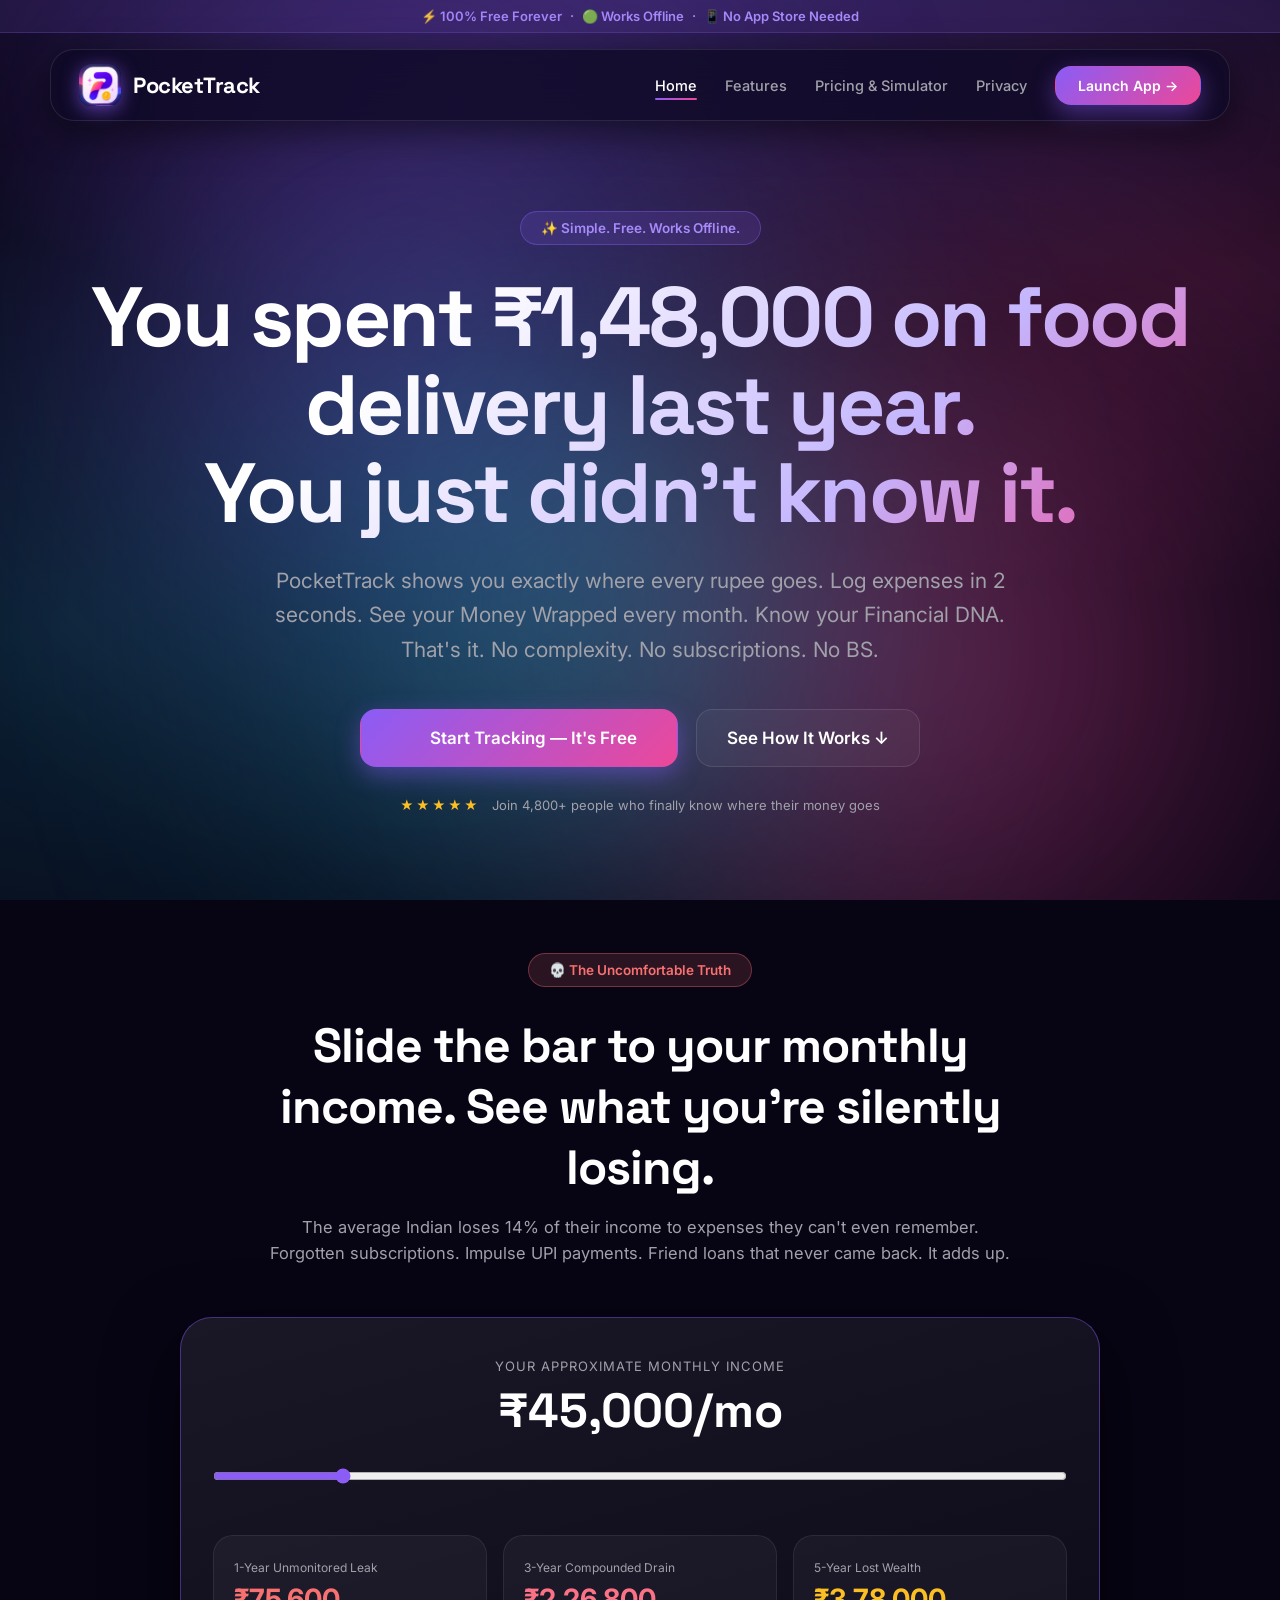
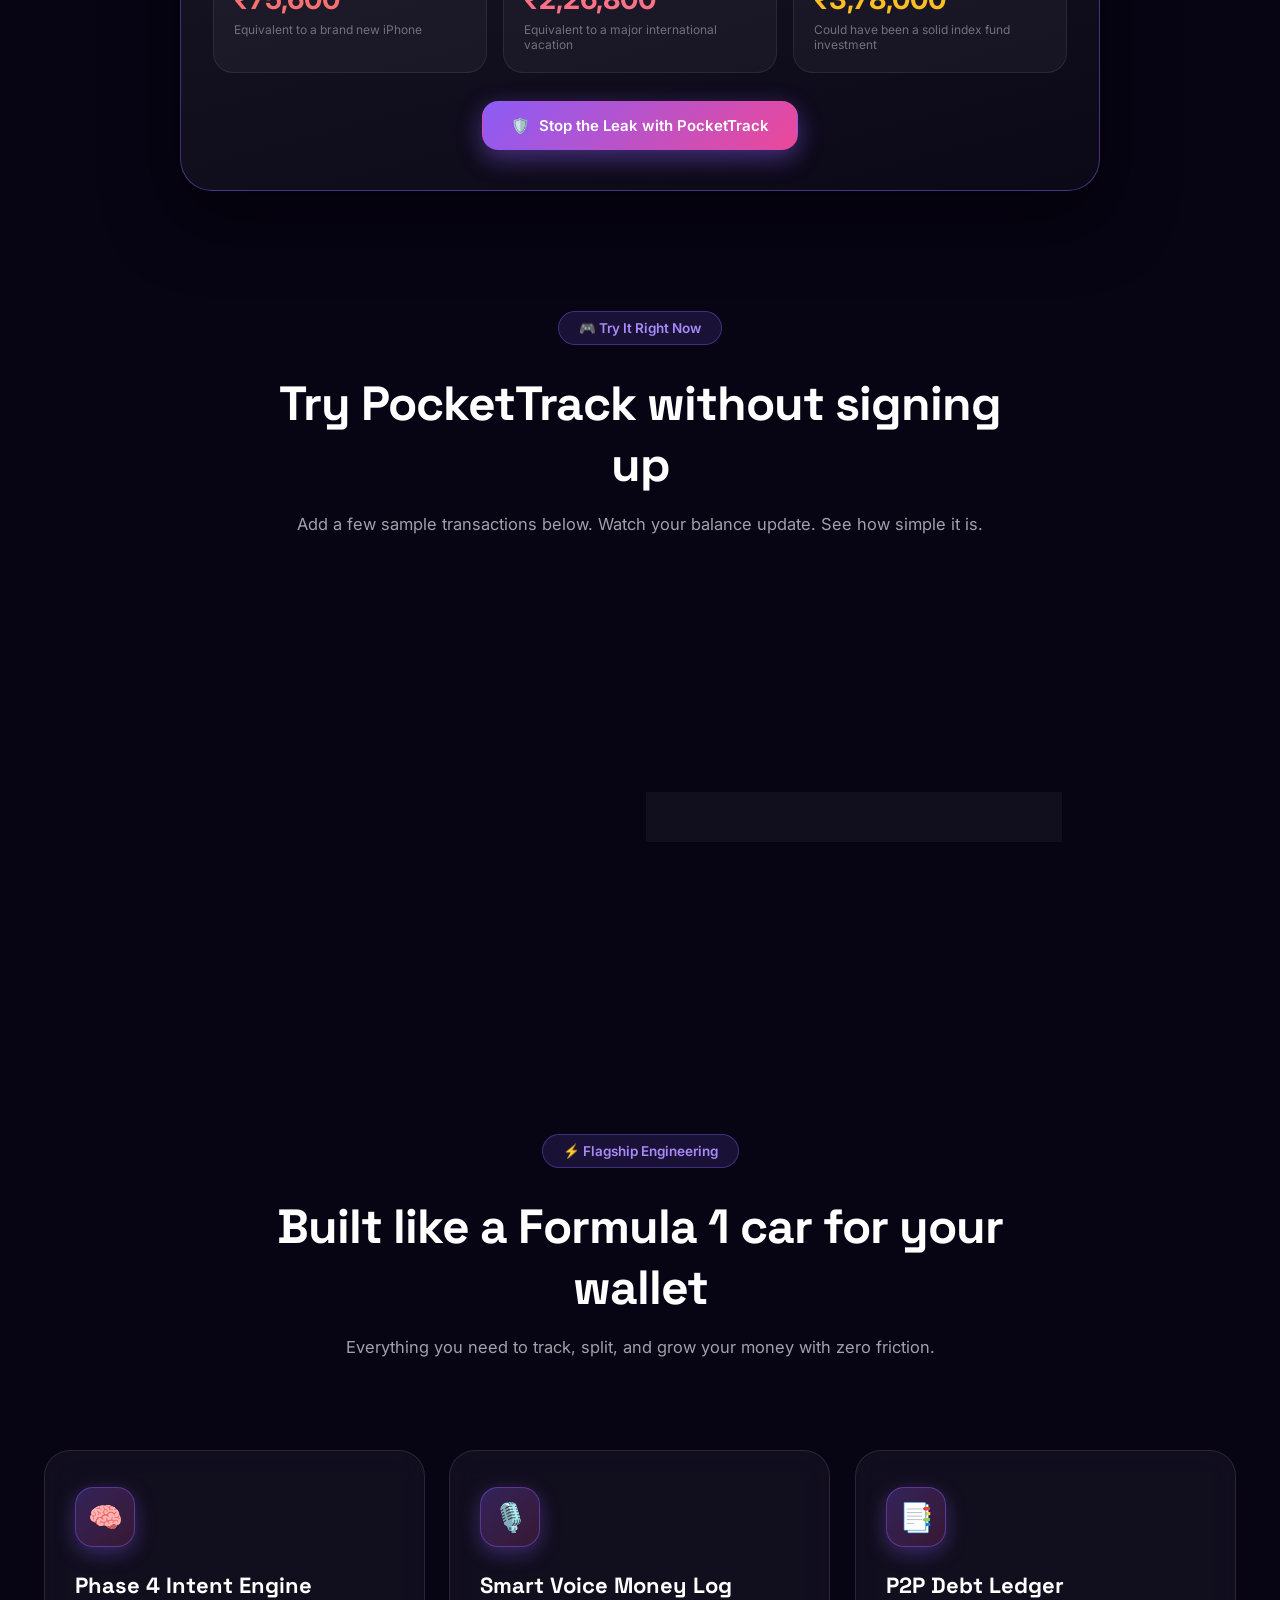
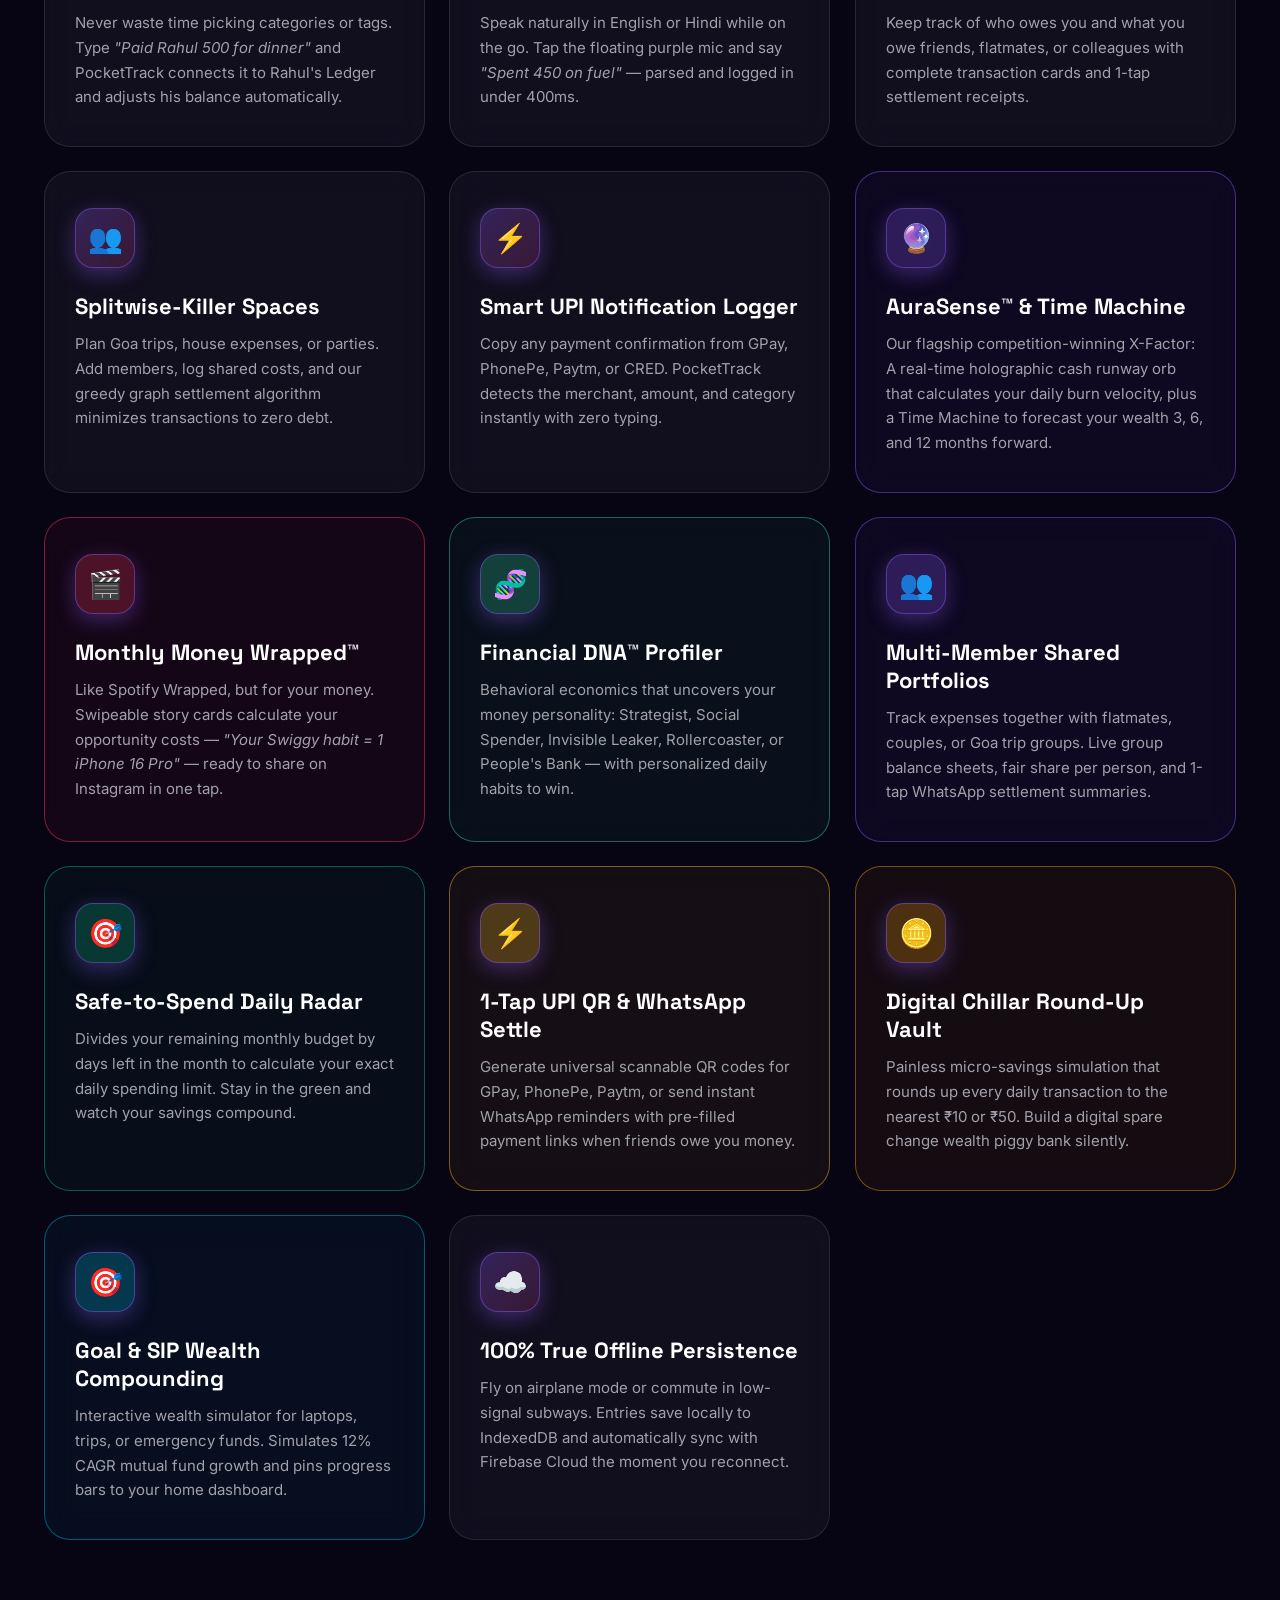
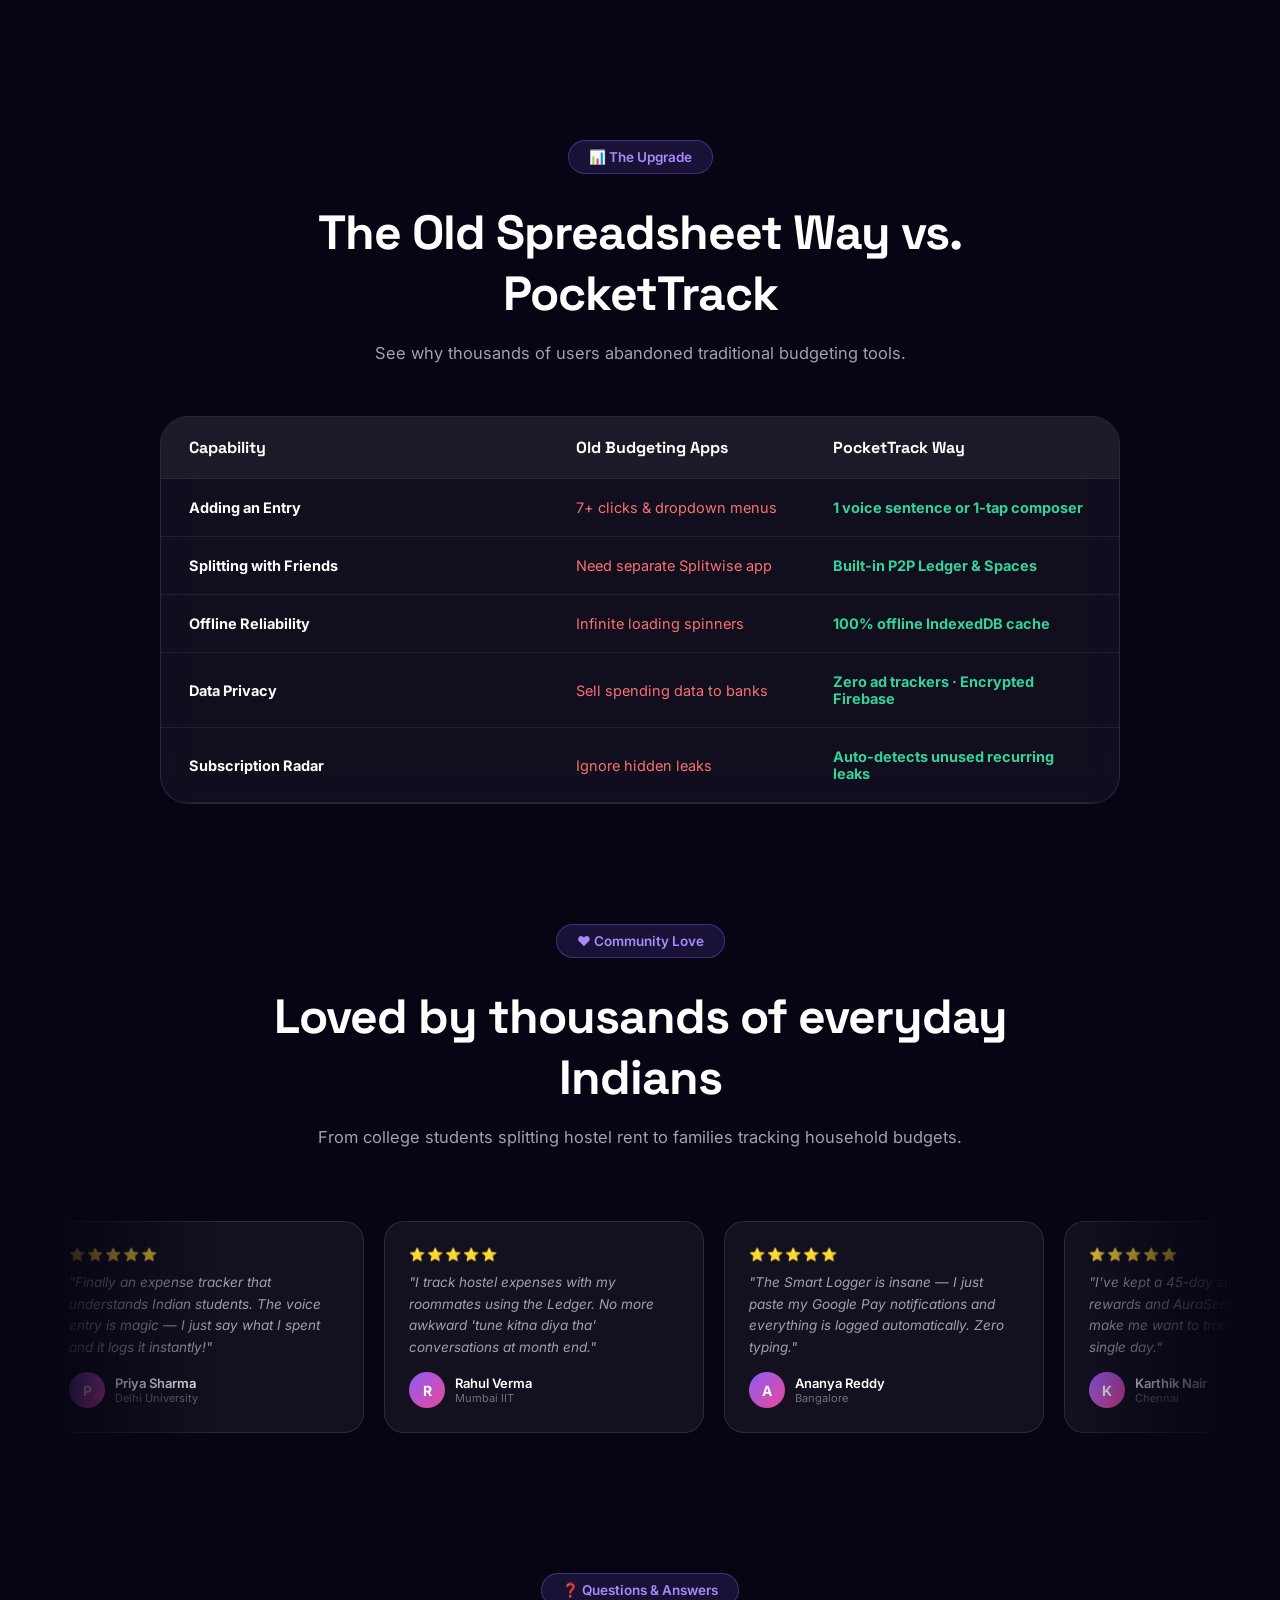
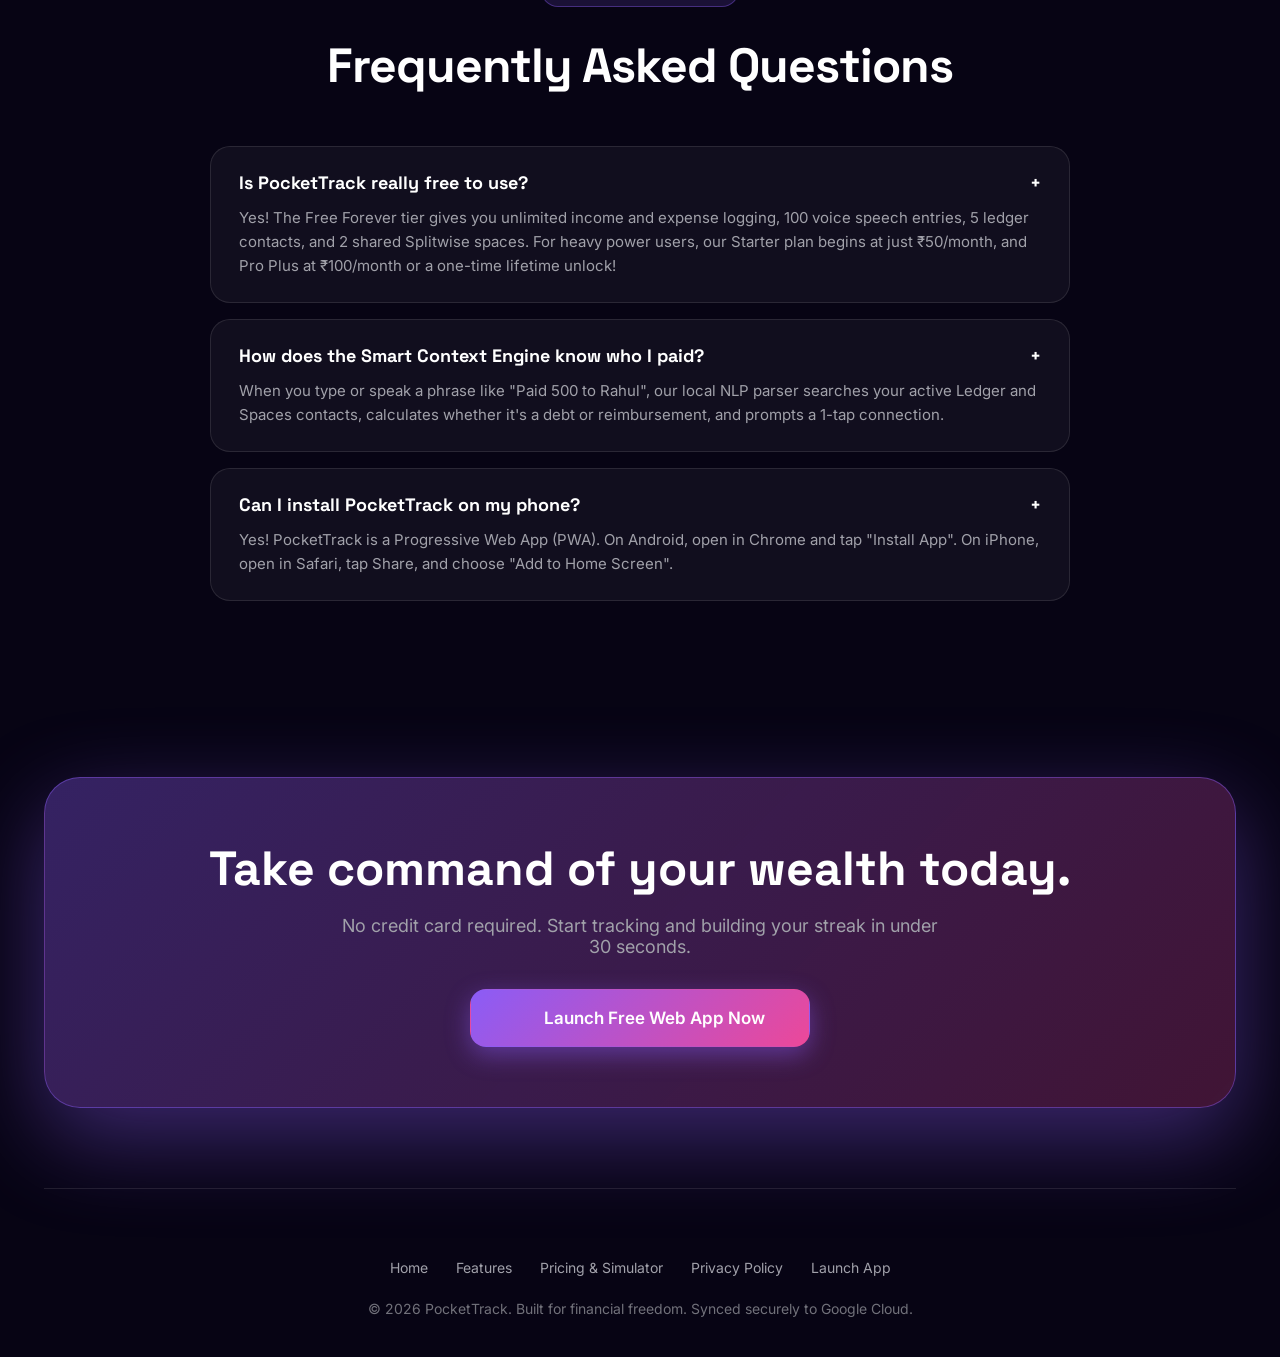
==== commit 6da0f9d6: "fix(landing): remove intro logo curtain overlay and 3D card tilt across all landing pages for instan" ====
--- a/website/index.html
+++ b/website/index.html
@@ -72,15 +72,6 @@
 </head>
 <body>
 
-<div id="pt-intro-curtain" aria-hidden="true">
-  <div class="intro-logo-wrap">
-    <div class="intro-logo-flare"></div>
-    <img src="../icon-192.png" alt="PocketTrack" class="intro-logo-img">
-  </div>
-  <div class="intro-brand-name">PocketTrack</div>
-  <div class="intro-tagline">✨ Know where your money goes</div>
-</div>
-
 <div class="top-bar-live">
   <span>⚡ 100% Free Forever</span>
   <span>·</span>
--- a/icons.css
+++ b/icons.css
@@ -2,14 +2,14 @@
    No icon font / SVG dependency. Keeps the app playful and matches the visual concept. */
 .ti{display:inline-flex;align-items:center;justify-content:center;font-style:normal;font-family:inherit;line-height:1;width:1.15em;height:1.15em;vertical-align:-.12em}
 .ti::before{display:block;line-height:1}
-.ti-wallet::before{content:'💰'}
+.ti-wallet::before{content:'₹';font-family:'Space Grotesk',sans-serif;font-weight:900;font-size:1.15em;color:var(--green,#34d399);}
 .ti-home::before{content:'🏠'}
 .ti-list::before{content:'📋'}
 .ti-chart-donut::before,.ti-chart-pie::before{content:'📊'}
 .ti-layout-grid::before{content:'▦'}
 .ti-plus::before{content:'➕'}
-.ti-arrow-up-right::before{content:'💸'}
-.ti-arrow-down-left::before{content:'💵'}
+.ti-arrow-up-right::before{content:'↗';font-weight:800;font-size:1.1em;}
+.ti-arrow-down-left::before{content:'↙';font-weight:800;font-size:1.1em;}
 .ti-microphone::before{content:'🎙️'}
 .ti-bolt::before{content:'⚡'}
 .ti-confetti::before,.ti-calendar-event::before{content:'🎉'}
@@ -32,7 +32,7 @@
 .ti-copy::before{content:'📋'}
 .ti-clipboard::before{content:'📋'}
 .ti-receipt::before{content:'🧾'}
-.ti-cash::before{content:'💵'}
+.ti-cash::before{content:'₹';font-family:'Space Grotesk',sans-serif;font-weight:800;}
 .ti-report-money::before{content:'💹'}
 .ti-users::before{content:'👥'}
 .ti-user-plus::before{content:'🙋'}
@@ -50,3 +50,9 @@
 .ti-arrows-exchange::before{content:'🔁'}
 .ti-repeat::before,.ti-refresh-dot::before{content:'🔁'}
 .ti-wand::before{content:'🪄'}
+.ti-currency-rupee::before,.ti-rupee::before{content:'₹'}
+.ti-currency-dollar::before{content:'₹'}
+.ti-chart-arrows::before{content:'🔮'}
+.ti-history::before{content:'📜'}
+.ti-calendar::before{content:'📅'}
+
--- a/website/style.css
+++ b/website/style.css
@@ -223,95 +223,7 @@
   border-color: rgba(255, 255, 255, 0.25);
   transform: translateY(-2px);
 }
-/* =========================================================
-   CINEMATIC BRAND LOGO INTRO & REVEAL SYSTEM
-   ========================================================= */
-
-#pt-intro-curtain {
-  position: fixed;
-  inset: 0;
-  z-index: 999999;
-  background: radial-gradient(circle at 50% 45%, #180e3e 0%, #070414 100%);
-  display: flex;
-  flex-direction: column;
-  align-items: center;
-  justify-content: center;
-  gap: 16px;
-  pointer-events: auto;
-  transition: opacity 0.65s cubic-bezier(0.16, 1, 0.3, 1), transform 0.65s cubic-bezier(0.16, 1, 0.3, 1), visibility 0.65s;
-}
-
-#pt-intro-curtain.intro-hidden {
-  opacity: 0;
-  transform: scale(1.06);
-  pointer-events: none;
-  visibility: hidden;
-}
-
-.intro-logo-wrap {
-  position: relative;
-  width: 90px;
-  height: 90px;
-  display: flex;
-  align-items: center;
-  justify-content: center;
-}
-
-.intro-logo-flare {
-  position: absolute;
-  inset: -16px;
-  border-radius: 50%;
-  background: radial-gradient(circle, rgba(139, 92, 246, 0.6) 0%, rgba(236, 72, 153, 0.3) 50%, transparent 70%);
-  filter: blur(14px);
-  animation: introFlarePulse 1.8s infinite alternate ease-in-out;
-}
-
-@keyframes introFlarePulse {
-  0% { transform: scale(0.9); opacity: 0.5; }
-  100% { transform: scale(1.25); opacity: 0.9; }
-}
-
-.intro-logo-img {
-  position: relative;
-  width: 80px;
-  height: 80px;
-  border-radius: 22px;
-  box-shadow: 0 10px 40px rgba(139, 92, 246, 0.8), 0 0 20px rgba(236, 72, 153, 0.6);
-  animation: introLogoSpring 0.9s cubic-bezier(0.34, 1.56, 0.64, 1) both;
-}
-
-@keyframes introLogoSpring {
-  0% { transform: scale(0.3) rotate(-15deg); opacity: 0; }
-  70% { transform: scale(1.08) rotate(3deg); opacity: 1; }
-  100% { transform: scale(1) rotate(0deg); opacity: 1; }
-}
-
-.intro-brand-name {
-  font-family: var(--font-heading);
-  font-size: 26px;
-  font-weight: 800;
-  color: #fff;
-  letter-spacing: -0.5px;
-  background: linear-gradient(135deg, #ffffff 40%, #c4b5fd 100%);
-  -webkit-background-clip: text;
-  -webkit-text-fill-color: transparent;
-  animation: introTextFade 0.8s 0.15s cubic-bezier(0.16, 1, 0.3, 1) both;
-}
-
-.intro-tagline {
-  font-size: 13px;
-  font-weight: 500;
-  color: var(--primary-bright);
-  letter-spacing: 0.5px;
-  animation: introTextFade 0.8s 0.25s cubic-bezier(0.16, 1, 0.3, 1) both;
-}
-
-@keyframes introTextFade {
-  0% { opacity: 0; transform: translateY(8px); }
-  100% { opacity: 1; transform: translateY(0); }
-}
-
-/* Staggered Hero Elements on Page Reveal */
+/* Staggered Hero Elements */
 .hero-stagger-1 { animation: heroStaggerIn 0.8s 0.1s cubic-bezier(0.16, 1, 0.3, 1) both; }
 .hero-stagger-2 { animation: heroStaggerIn 0.8s 0.2s cubic-bezier(0.16, 1, 0.3, 1) both; }
 .hero-stagger-3 { animation: heroStaggerIn 0.8s 0.3s cubic-bezier(0.16, 1, 0.3, 1) both; }
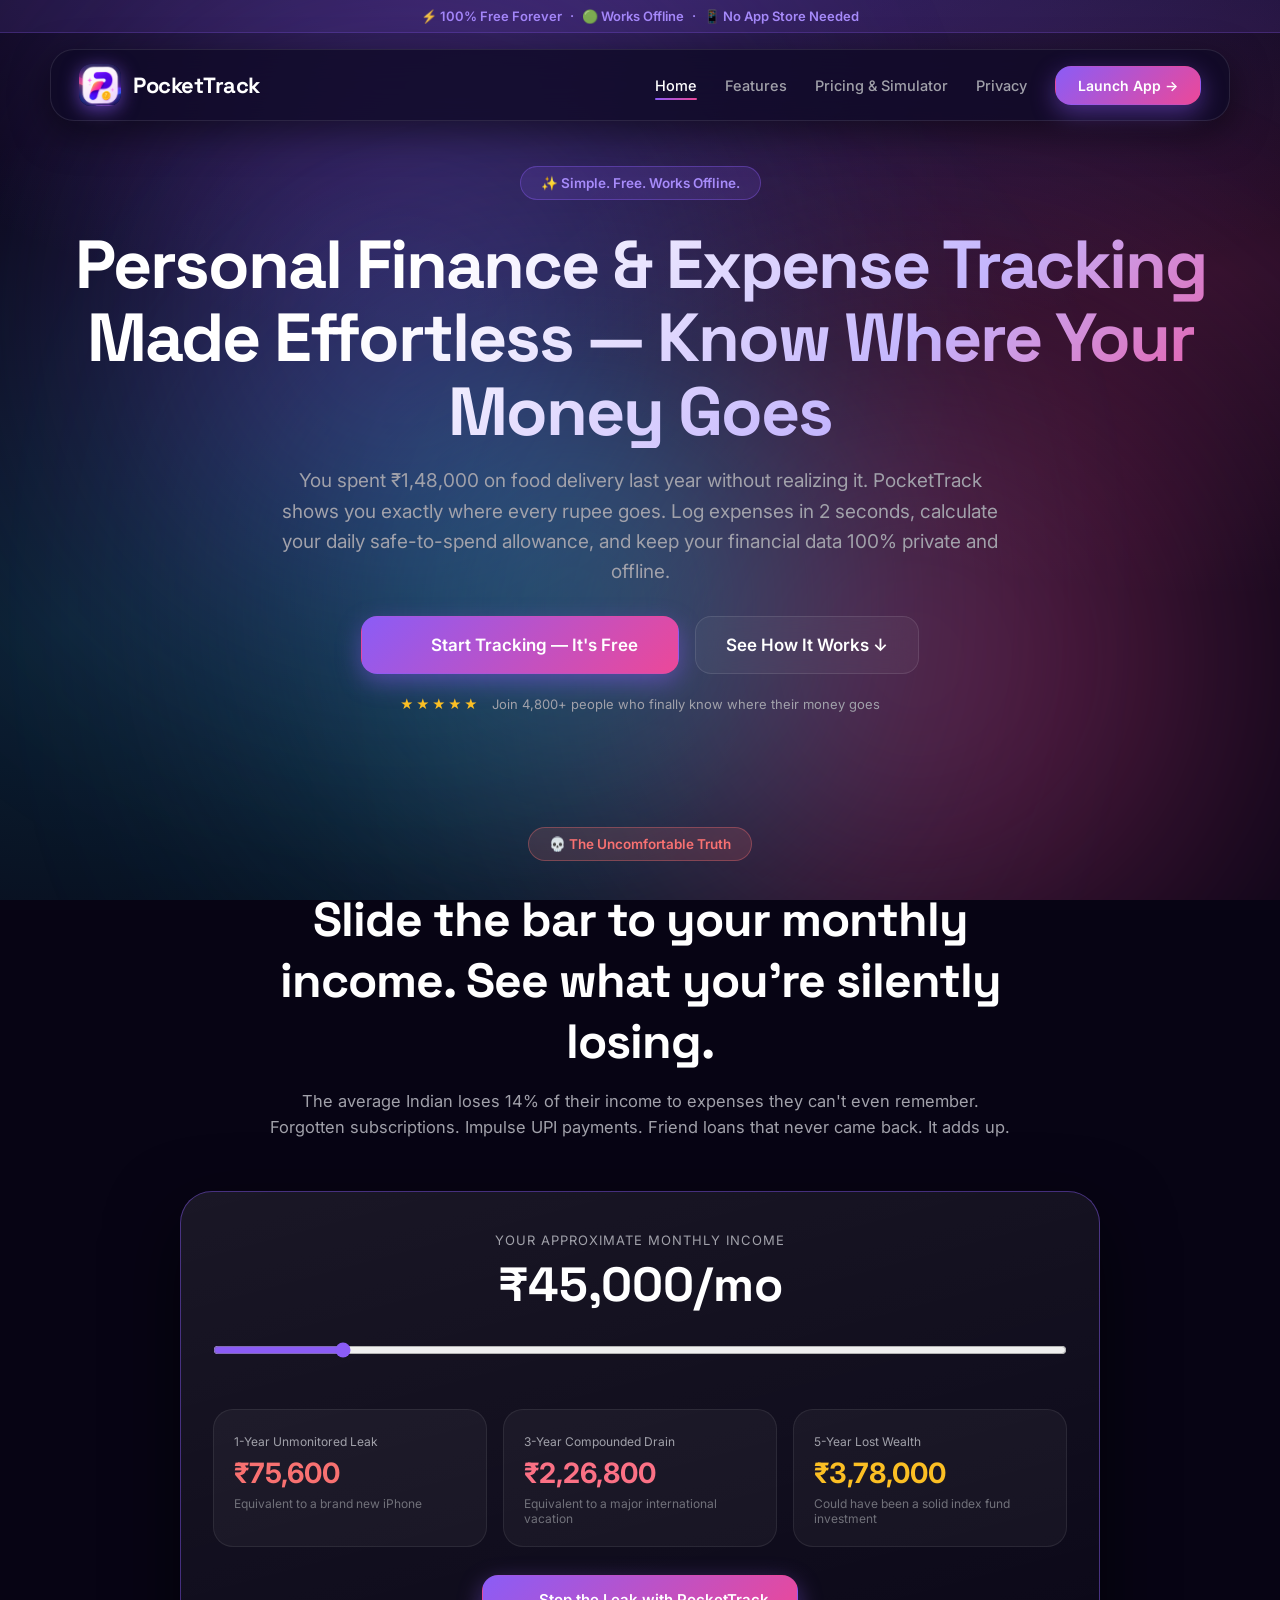
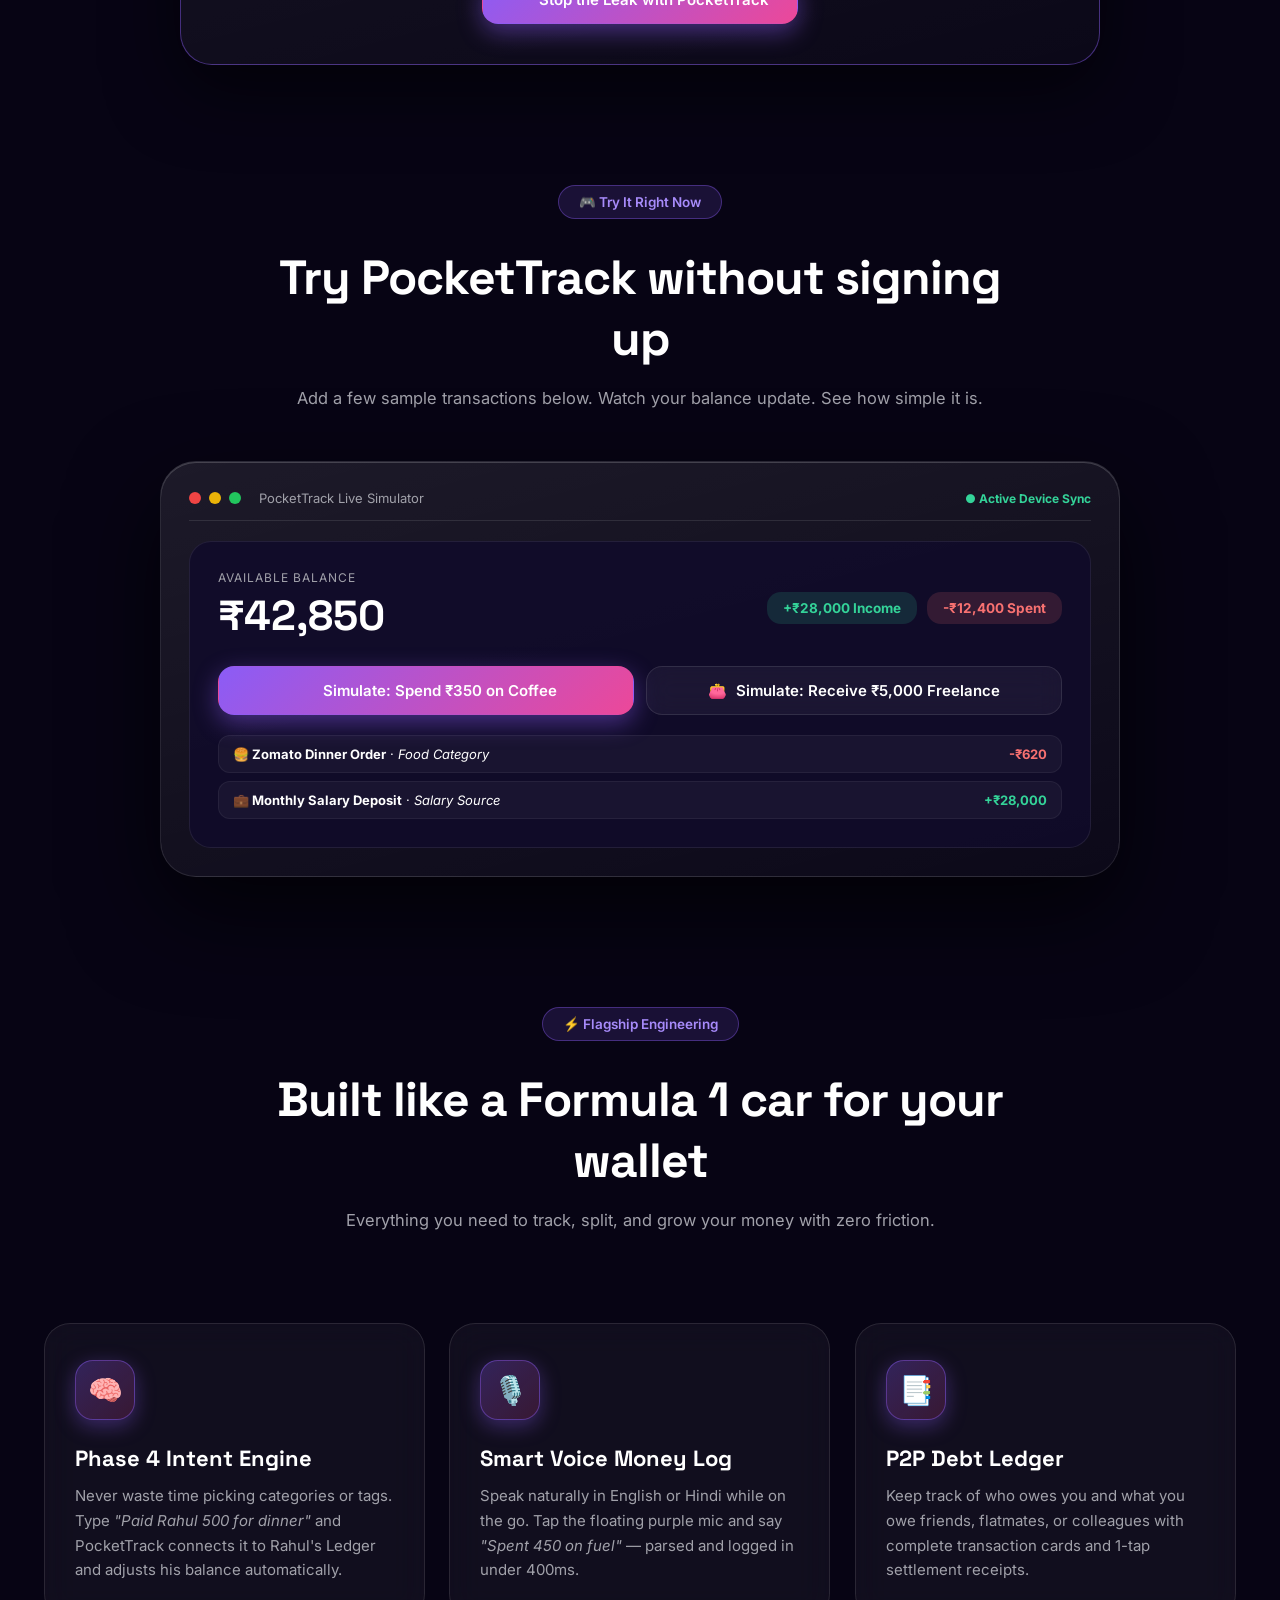
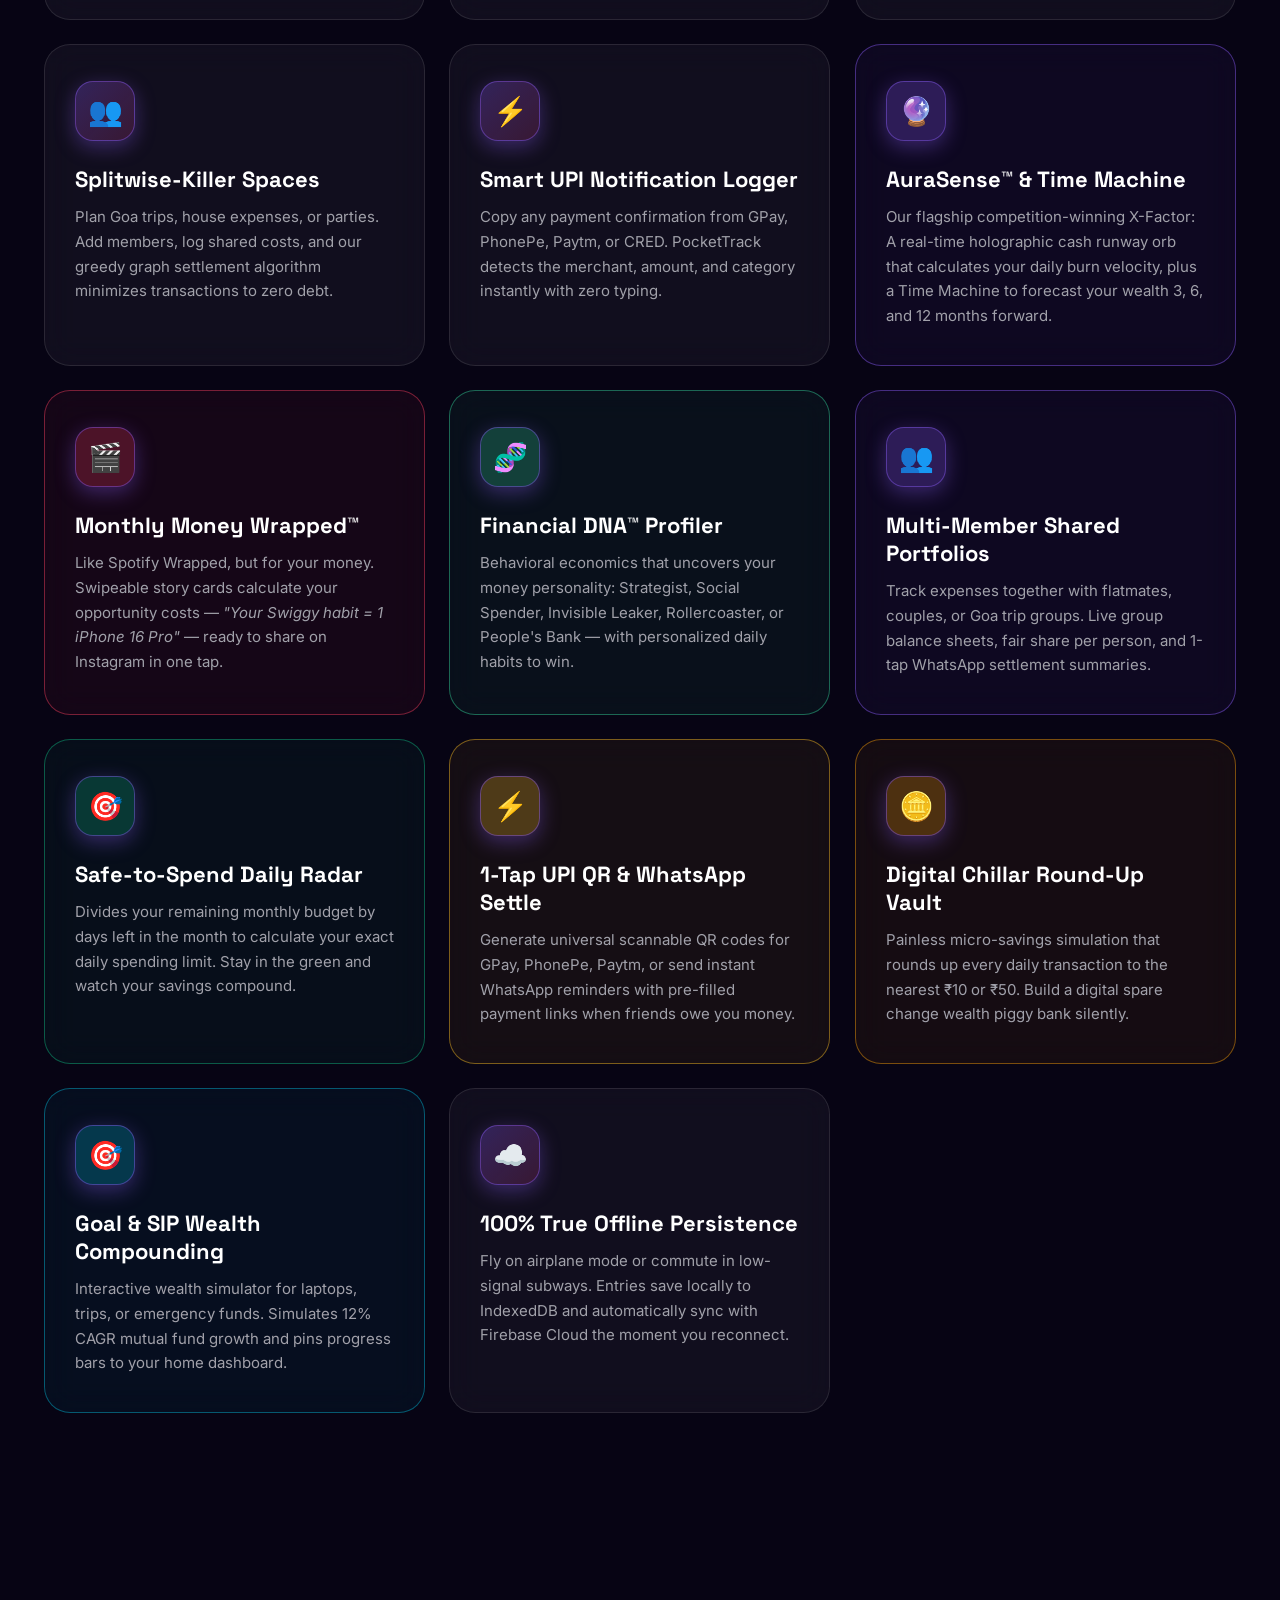
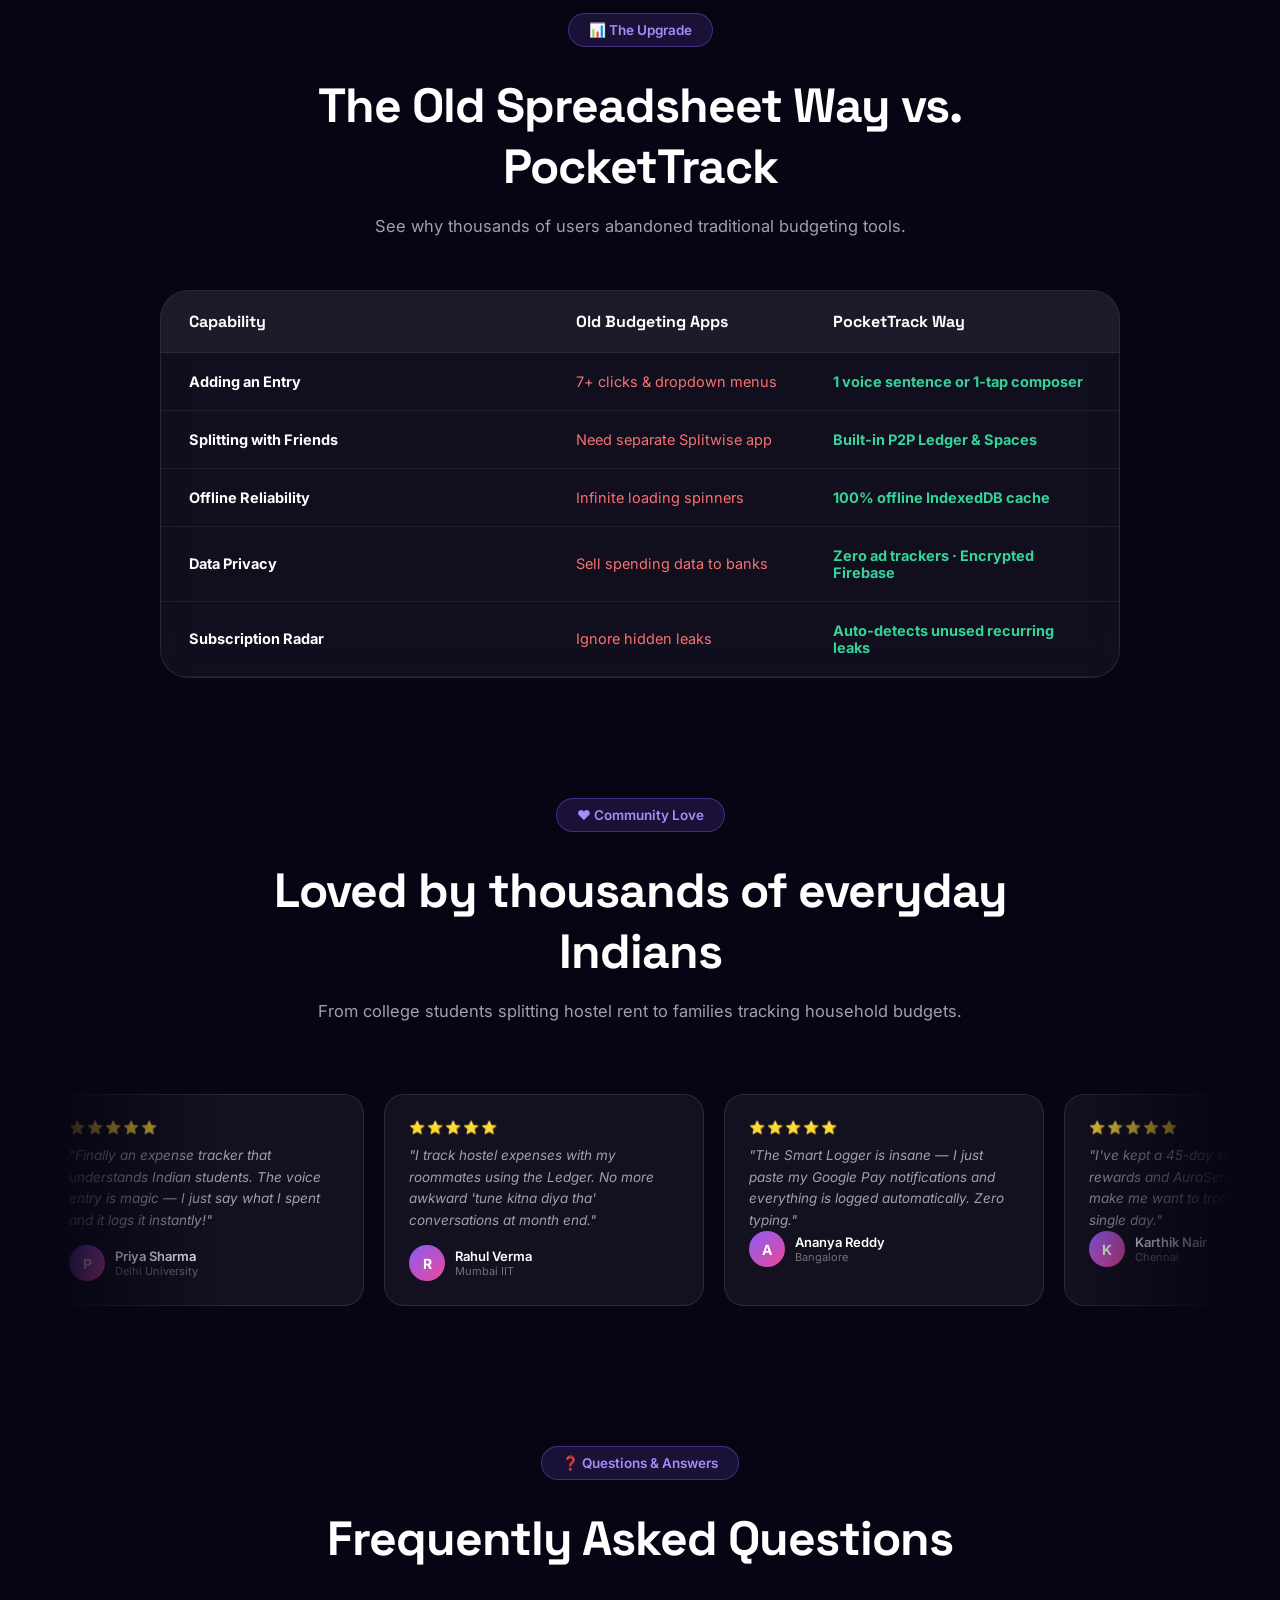
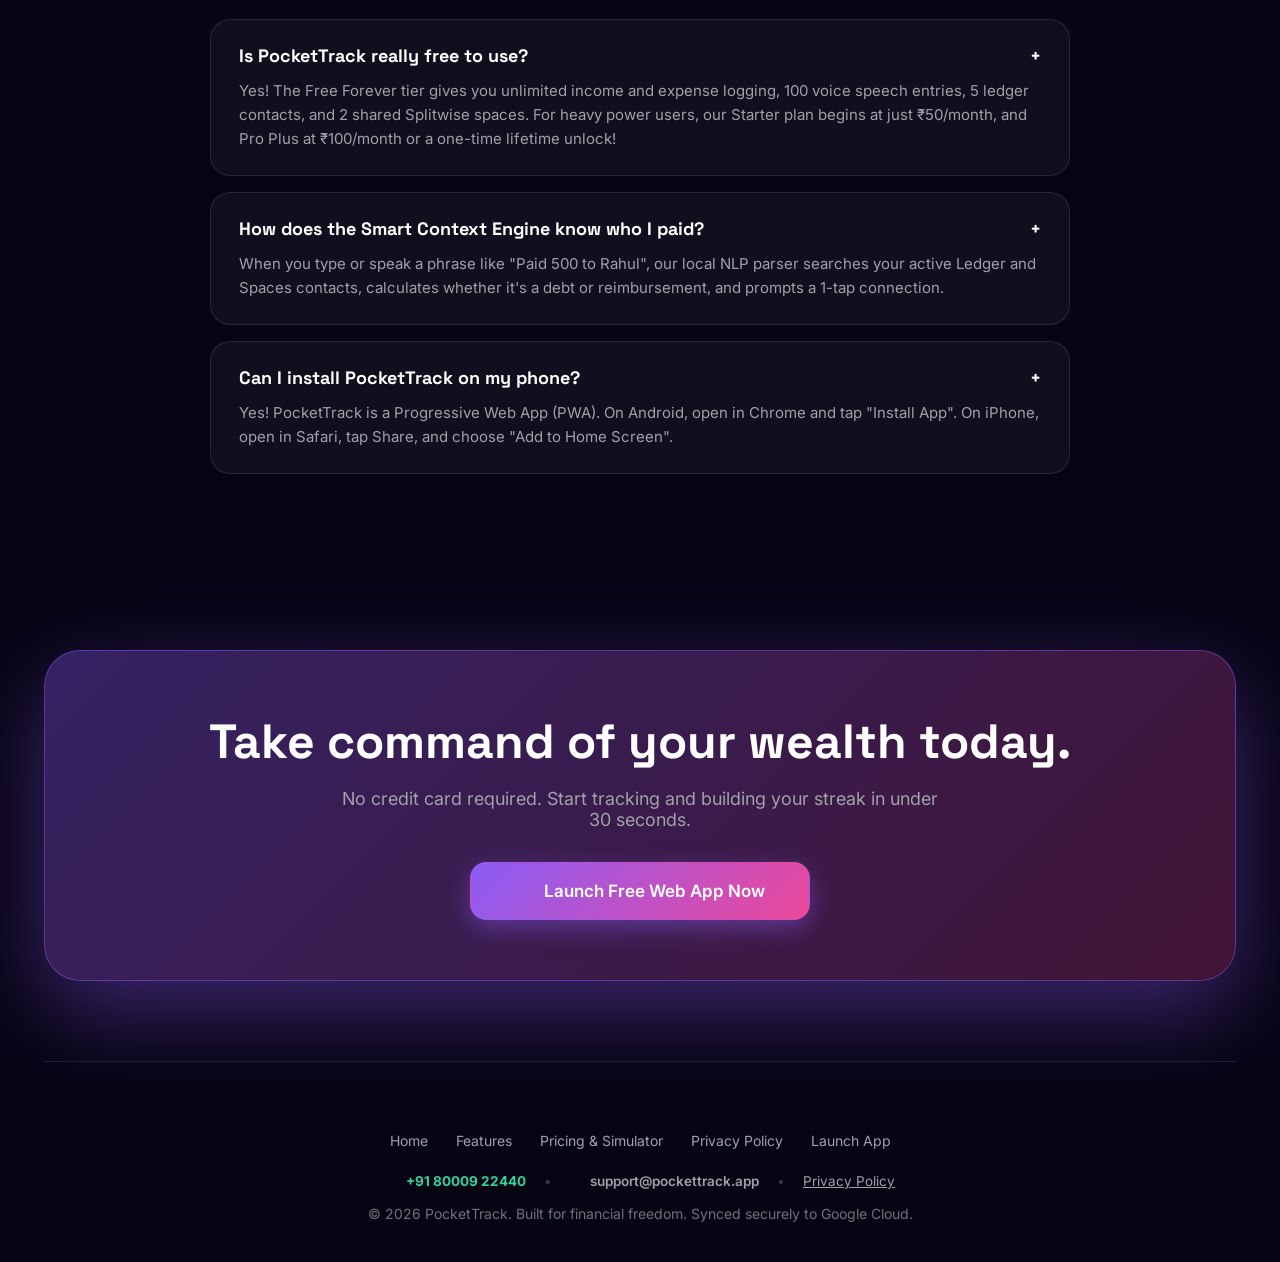
==== commit 665de4e9: "feat(seo): add visible tel link, testimonials blockquote, contact mailto, plain-language privacy.htm" ====
--- a/website/index.html
+++ b/website/index.html
@@ -5,6 +5,40 @@
 <meta name="viewport" content="width=device-width, initial-scale=1, viewport-fit=cover"/>
 <title>PocketTrack — Know Where Your Money Goes</title>
 <meta name="description" content="The simplest way to track your money. Free, offline, works on any phone. Stop wondering where your salary went."/>
+<link rel="canonical" href="https://ekaanttaparia2-code-pockettrack.vercel.app/website/index.html"/>
+
+<!-- Open Graph Meta Tags -->
+<meta property="og:title" content="PocketTrack — Know Where Your Money Goes"/>
+<meta property="og:description" content="The simplest way to track your money. Free, offline, works on any phone. Stop wondering where your salary went."/>
+<meta property="og:image" content="https://ekaanttaparia2-code-pockettrack.vercel.app/icon-512.png"/>
+<meta property="og:url" content="https://ekaanttaparia2-code-pockettrack.vercel.app/website/index.html"/>
+<meta property="og:type" content="website"/>
+<meta name="twitter:card" content="summary"/>
+<meta name="twitter:title" content="PocketTrack — Know Where Your Money Goes"/>
+<meta name="twitter:description" content="The simplest way to track your money. Free, offline, works on any phone."/>
+<meta name="twitter:image" content="https://ekaanttaparia2-code-pockettrack.vercel.app/icon-512.png"/>
+
+<!-- JSON-LD Structured Data (schema.org Organization) -->
+<script type="application/ld+json">
+{
+  "@context": "https://schema.org",
+  "@type": "Organization",
+  "name": "PocketTrack",
+  "url": "https://ekaanttaparia2-code-pockettrack.vercel.app/",
+  "logo": "https://ekaanttaparia2-code-pockettrack.vercel.app/icon-512.png",
+  "description": "Clean, privacy-first personal finance and daily safe-to-spend tracker.",
+  "telephone": "+918000922440",
+  "email": "support@pockettrack.app",
+  "contactPoint": {
+    "@type": "ContactPoint",
+    "telephone": "+918000922440",
+    "contactType": "customer service",
+    "email": "support@pockettrack.app",
+    "availableLanguage": ["English", "Hindi"]
+  }
+}
+</script>
+
 <link rel="manifest" href="../manifest.json"/>
 <link rel="icon" type="image/png" sizes="192x192" href="../icon-192.png"/>
 <link rel="apple-touch-icon" href="../icon-192.png"/>
@@ -105,8 +139,8 @@
     <!-- 1. Hero Section -->
     <section class="hero">
       <div class="pill-badge">✨ Simple. Free. Works Offline.</div>
-      <h1 class="hero-title">You spent ₹1,48,000 on food delivery last year.<br>You just didn't know it.</h1>
-      <p class="hero-desc">PocketTrack shows you exactly where every rupee goes. Log expenses in 2 seconds. See your Money Wrapped every month. Know your Financial DNA. That's it. No complexity. No subscriptions. No BS.</p>
+      <h1 class="hero-title">Personal Finance &amp; Expense Tracking Made Effortless — Know Where Your Money Goes</h1>
+      <p class="hero-desc">You spent ₹1,48,000 on food delivery last year without realizing it. PocketTrack shows you exactly where every rupee goes. Log expenses in 2 seconds, calculate your daily safe-to-spend allowance, and keep your financial data 100% private and offline.</p>
       
       <div class="hero-cta-group">
         <a href="#" onclick="launchPocketTrackApp(event);return false;" class="btn btn-primary" style="padding:18px 40px;font-size:17px;"><i class="ti ti-rocket"></i> Start Tracking — It's Free</a>
@@ -376,7 +410,7 @@
           <!-- Card 3 -->
           <div class="testimonial-card">
             <div class="testimonial-stars">⭐⭐⭐⭐⭐</div>
-            <div class="testimonial-text">"The Smart Logger is insane — I just paste my Google Pay notifications and everything is logged automatically. Zero typing."</div>
+            <blockquote class="testimonial-text" style="margin:0;padding:0;border:none;font-style:italic;">"The Smart Logger is insane — I just paste my Google Pay notifications and everything is logged automatically. Zero typing."</blockquote>
             <div class="testimonial-author">
               <div class="testimonial-avatar">A</div>
               <div><div class="testimonial-name">Ananya Reddy</div><div class="testimonial-location">Bangalore</div></div>
@@ -385,7 +419,7 @@
           <!-- Card 4 -->
           <div class="testimonial-card">
             <div class="testimonial-stars">⭐⭐⭐⭐⭐</div>
-            <div class="testimonial-text">"I've kept a 45-day streak going. The rewards and AuraSense horizon actually make me want to track money every single day."</div>
+            <blockquote class="testimonial-text" style="margin:0;padding:0;border:none;font-style:italic;">"I've kept a 45-day streak going. The rewards and AuraSense horizon actually make me want to track money every single day."</blockquote>
             <div class="testimonial-author">
               <div class="testimonial-avatar">K</div>
               <div><div class="testimonial-name">Karthik Nair</div><div class="testimonial-location">Chennai</div></div>
@@ -394,7 +428,7 @@
           <!-- Duplicate for infinite rolling loop -->
           <div class="testimonial-card">
             <div class="testimonial-stars">⭐⭐⭐⭐⭐</div>
-            <div class="testimonial-text">"Finally an expense tracker that understands Indian students. The voice entry is magic — I just say what I spent and it logs it instantly!"</div>
+            <blockquote class="testimonial-text" style="margin:0;padding:0;border:none;font-style:italic;">"Finally an expense tracker that understands Indian students. The voice entry is magic — I just say what I spent and it logs it instantly!"</blockquote>
             <div class="testimonial-author">
               <div class="testimonial-avatar">P</div>
               <div><div class="testimonial-name">Priya Sharma</div><div class="testimonial-location">Delhi University</div></div>
@@ -402,7 +436,7 @@
           </div>
           <div class="testimonial-card">
             <div class="testimonial-stars">⭐⭐⭐⭐⭐</div>
-            <div class="testimonial-text">"I track hostel expenses with my roommates using the Ledger. No more awkward 'tune kitna diya tha' conversations at month end."</div>
+            <blockquote class="testimonial-text" style="margin:0;padding:0;border:none;font-style:italic;">"I track hostel expenses with my roommates using the Ledger. No more awkward 'tune kitna diya tha' conversations at month end."</blockquote>
             <div class="testimonial-author">
               <div class="testimonial-avatar">R</div>
               <div><div class="testimonial-name">Rahul Verma</div><div class="testimonial-location">Mumbai IIT</div></div>
@@ -449,8 +483,21 @@
       <a href="index.html">Home</a>
       <a href="features.html">Features</a>
       <a href="pricing.html">Pricing &amp; Simulator</a>
-      <a href="privacy.html">Privacy Policy</a>
+      <a href="../privacy.html">Privacy Policy</a>
       <a href="#" onclick="launchPocketTrackApp(event);return false;">Launch App</a>
+    </div>
+    <div style="margin:12px 0 16px;display:flex;align-items:center;justify-content:center;gap:18px;flex-wrap:wrap;font-size:13.5px;">
+      <a href="tel:+918000922440" style="color:var(--accent-green);font-weight:700;text-decoration:none;display:inline-flex;align-items:center;gap:5px;">
+        <i class="ti ti-phone"></i> +91 80009 22440
+      </a>
+      <span style="color:rgba(255,255,255,0.2);">•</span>
+      <a href="mailto:support@pockettrack.app" style="color:var(--text-muted);text-decoration:none;font-weight:600;display:inline-flex;align-items:center;gap:5px;">
+        <i class="ti ti-mail"></i> support@pockettrack.app
+      </a>
+      <span style="color:rgba(255,255,255,0.2);">•</span>
+      <a href="../privacy.html" style="color:var(--text-muted);text-decoration:underline;">
+        Privacy Policy
+      </a>
     </div>
     <p>© 2026 PocketTrack. Built for financial freedom. Synced securely to Google Cloud.</p>
   </footer>
--- a/icons.css
+++ b/icons.css
@@ -1,58 +1,53 @@
-/* PocketTrack 2.0 — Emoji icon language
-   No icon font / SVG dependency. Keeps the app playful and matches the visual concept. */
-.ti{display:inline-flex;align-items:center;justify-content:center;font-style:normal;font-family:inherit;line-height:1;width:1.15em;height:1.15em;vertical-align:-.12em}
-.ti::before{display:block;line-height:1}
-.ti-wallet::before{content:'₹';font-family:'Space Grotesk',sans-serif;font-weight:900;font-size:1.15em;color:var(--green,#34d399);}
-.ti-home::before{content:'🏠'}
-.ti-list::before{content:'📋'}
-.ti-chart-donut::before,.ti-chart-pie::before{content:'📊'}
-.ti-layout-grid::before{content:'▦'}
-.ti-plus::before{content:'➕'}
-.ti-arrow-up-right::before{content:'↗';font-weight:800;font-size:1.1em;}
-.ti-arrow-down-left::before{content:'↙';font-weight:800;font-size:1.1em;}
-.ti-microphone::before{content:'🎙️'}
-.ti-bolt::before{content:'⚡'}
-.ti-confetti::before,.ti-calendar-event::before{content:'🎉'}
-.ti-trophy::before{content:'🏆'}
-.ti-language::before{content:'🌐'}
-.ti-logout::before{content:'🚪'}
-.ti-notebook::before{content:'📒'}
-.ti-crown::before{content:'👑'}
-.ti-sparkles::before{content:'✨'}
-.ti-arrow-right::before{content:'➡️'}
-.ti-arrow-left::before{content:'⬅️'}
-.ti-arrow-up-circle::before{content:'🔴'}
-.ti-arrow-down-circle::before{content:'🟢'}
-.ti-check::before{content:'✅'}
-.ti-x::before{content:'✕'}
-.ti-refresh::before,.ti-rotate::before{content:'🔄'}
-.ti-download::before{content:'📥'}
-.ti-trash::before{content:'🗑️'}
-.ti-pencil::before{content:'✏️'}
-.ti-copy::before{content:'📋'}
-.ti-clipboard::before{content:'📋'}
-.ti-receipt::before{content:'🧾'}
-.ti-cash::before{content:'₹';font-family:'Space Grotesk',sans-serif;font-weight:800;}
-.ti-report-money::before{content:'💹'}
-.ti-users::before{content:'👥'}
-.ti-user-plus::before{content:'🙋'}
-.ti-login::before{content:'🔐'}
-.ti-lock::before{content:'🔒'}
-.ti-shield-check::before{content:'🛡️'}
-.ti-info-circle::before{content:'ℹ️'}
-.ti-bulb::before{content:'💡'}
-.ti-heartbeat::before{content:'❤️‍🔥'}
-.ti-target-arrow::before{content:'🎯'}
-.ti-award::before{content:'🏅'}
-.ti-palette::before{content:'🎨'}
-.ti-device-mobile::before{content:'📱'}
-.ti-player-play::before{content:'▶️'}
-.ti-arrows-exchange::before{content:'🔁'}
-.ti-repeat::before,.ti-refresh-dot::before{content:'🔁'}
-.ti-wand::before{content:'🪄'}
-.ti-currency-rupee::before,.ti-rupee::before{content:'₹'}
-.ti-currency-dollar::before{content:'₹'}
-.ti-chart-arrows::before{content:'🔮'}
-.ti-history::before{content:'📜'}
-.ti-calendar::before{content:'📅'}
+/* PocketTrack — Clean Emoji Icon System */
+.ti {
+  display: inline-flex;
+  align-items: center;
+  justify-content: center;
+  font-style: normal;
+  font-family: inherit;
+  line-height: 1;
+  width: 1.15em;
+  height: 1.15em;
+  vertical-align: -0.12em;
+}
+.ti::before {
+  display: block;
+  line-height: 1;
+}
 
+/* Nav & Core */
+.ti-home::before, .ti-smart-home::before { content: '🏠'; }
+.ti-chart-pie::before, .ti-chart-donut::before, .ti-chart-bar::before, .ti-chart-line::before, .ti-insights::before { content: '📊'; }
+.ti-receipt::before, .ti-list::before { content: '📋'; }
+.ti-settings::before, .ti-gear::before, .ti-adjusts::before { content: '⚙️'; }
+.ti-search::before { content: '🔍'; }
+
+/* Privacy & Auth */
+.ti-eye::before { content: '👁️'; }
+.ti-eye-off::before { content: '🙈'; }
+.ti-key::before, .ti-lock::before { content: '🔑'; }
+.ti-login::before { content: '🔐'; }
+.ti-logout::before { content: '🚪'; }
+.ti-user-plus::before { content: '🙋'; }
+.ti-sparkles::before { content: '✨'; }
+
+/* Actions & Controls */
+.ti-plus::before { content: '➕'; }
+.ti-arrow-up-right::before { content: '↗'; font-weight: 800; font-size: 1.15em; }
+.ti-arrow-down-left::before { content: '↙'; font-weight: 800; font-size: 1.15em; }
+.ti-arrows-left-right::before, .ti-arrows-exchange::before { content: '⇄'; font-weight: 800; font-size: 1.2em; }
+.ti-clipboard::before, .ti-clipboard-text::before { content: '📋'; }
+.ti-microphone::before { content: '🎙️'; }
+.ti-download::before { content: '📥'; }
+.ti-trash::before { content: '🗑️'; }
+.ti-x::before { content: '✕'; font-weight: 800; }
+.ti-arrow-right::before { content: '→'; font-weight: 800; }
+.ti-chevron-left::before { content: '‹'; font-weight: 800; font-size: 1.3em; }
+.ti-chevron-right::before { content: '›'; font-weight: 800; font-size: 1.3em; }
+.ti-calendar::before { content: '📅'; }
+.ti-file-text::before, .ti-report::before { content: '📄'; }
+.ti-player-pause::before { content: '⏸'; }
+.ti-player-play::before { content: '▶'; }
+
+/* Wallets */
+.ti-wallet::before { content: '👛'; }
--- a/website/style.css
+++ b/website/style.css
@@ -250,7 +250,7 @@
 /* Hero Section */
 .hero {
   text-align: center;
-  padding: 90px 0 60px;
+  padding: 45px 0 35px;
 }
 
 .pill-badge {
@@ -275,31 +275,31 @@
 
 .hero-title {
   font-family: var(--font-heading);
-  font-size: clamp(44px, 7vw, 84px);
+  font-size: clamp(38px, 5.5vw, 68px);
   font-weight: 800;
-  line-height: 1.05;
-  letter-spacing: -2.5px;
-  margin-bottom: 26px;
+  line-height: 1.08;
+  letter-spacing: -2px;
+  margin-bottom: 18px;
   background: linear-gradient(135deg, #ffffff 30%, #c4b5fd 70%, #ec4899 100%);
   -webkit-background-clip: text;
   -webkit-text-fill-color: transparent;
 }
 
 .hero-desc {
-  font-size: clamp(17px, 2.2vw, 21px);
+  font-size: clamp(16px, 1.8vw, 19px);
   color: var(--text-muted);
-  max-width: 760px;
-  margin: 0 auto 42px;
-  line-height: 1.65;
+  max-width: 720px;
+  margin: 0 auto 28px;
+  line-height: 1.6;
 }
 
 .hero-cta-group {
   display: flex;
   justify-content: center;
   align-items: center;
-  gap: 18px;
+  gap: 16px;
   flex-wrap: wrap;
-  margin-bottom: 30px;
+  margin-bottom: 22px;
 }
 
 .social-proof {
@@ -314,6 +314,198 @@
 .stars {
   color: #fbbf24;
   letter-spacing: 2px;
+}
+
+/* 3D Mobile Preview Mockup */
+.hero-phone-container {
+  margin-top: 48px;
+  display: flex;
+  justify-content: center;
+  perspective: 1200px;
+}
+
+.phone-mockup-frame {
+  width: 100%;
+  max-width: 360px;
+  background: #090518;
+  border-radius: 44px;
+  padding: 12px;
+  border: 4px solid rgba(255, 255, 255, 0.15);
+  box-shadow: 0 35px 80px rgba(0, 0, 0, 0.8), 0 0 50px rgba(139, 92, 246, 0.35), inset 0 1px 0 rgba(255, 255, 255, 0.25);
+  position: relative;
+  transform: rotateX(6deg) translateY(0);
+  transition: transform 0.5s cubic-bezier(0.16, 1, 0.3, 1), box-shadow 0.5s ease;
+}
+
+.phone-mockup-frame:hover {
+  transform: rotateX(0deg) translateY(-8px);
+  box-shadow: 0 45px 100px rgba(0, 0, 0, 0.9), 0 0 70px rgba(139, 92, 246, 0.5);
+}
+
+.phone-notch {
+  width: 110px;
+  height: 20px;
+  background: #000;
+  border-radius: 20px;
+  margin: 4px auto 10px;
+}
+
+.phone-screen {
+  background: linear-gradient(170deg, #160d38 0%, #0d0824 60%, #070414 100%);
+  border-radius: 34px;
+  padding: 18px 16px;
+  border: 1px solid rgba(255, 255, 255, 0.08);
+}
+
+.mock-header {
+  display: flex;
+  justify-content: space-between;
+  align-items: center;
+  margin-bottom: 14px;
+}
+
+.mock-brand {
+  display: flex;
+  align-items: center;
+  gap: 6px;
+  font-family: var(--font-heading);
+  font-weight: 800;
+  font-size: 14px;
+  color: #fff;
+}
+
+.mock-pill {
+  font-size: 10px;
+  font-weight: 700;
+  padding: 3px 8px;
+  border-radius: 12px;
+  background: rgba(139, 92, 246, 0.25);
+  color: #c4b5fd;
+  border: 1px solid rgba(139, 92, 246, 0.4);
+}
+
+.mock-hero-card {
+  background: linear-gradient(145deg, #221454 0%, #150b36 100%);
+  border-radius: 22px;
+  padding: 16px 14px;
+  border: 1px solid rgba(255, 255, 255, 0.15);
+  box-shadow: 0 14px 30px rgba(0, 0, 0, 0.5);
+  margin-bottom: 14px;
+  text-align: left;
+}
+
+.mock-label {
+  font-size: 9.5px;
+  font-weight: 800;
+  color: #c4b5fd;
+  letter-spacing: 1px;
+}
+
+.mock-chip {
+  width: 24px;
+  height: 24px;
+  border-radius: 8px;
+  display: grid;
+  place-items: center;
+  background: rgba(255, 255, 255, 0.08);
+  font-size: 12px;
+  color: #34d399;
+  font-weight: 800;
+}
+
+.mock-balance {
+  font-family: var(--font-heading);
+  font-size: 28px;
+  font-weight: 800;
+  color: #fff;
+  letter-spacing: -0.5px;
+  margin: 6px 0 10px;
+}
+
+.mock-flow-strip {
+  display: flex;
+  align-items: center;
+  justify-content: space-between;
+  background: rgba(255, 255, 255, 0.05);
+  border-radius: 10px;
+  padding: 5px 8px;
+  font-size: 9.5px;
+  font-weight: 700;
+  margin-bottom: 12px;
+}
+
+.mock-pills-row {
+  display: grid;
+  grid-template-columns: repeat(4, 1fr);
+  gap: 6px;
+  text-align: center;
+}
+
+.mock-pill-item {
+  display: flex;
+  flex-direction: column;
+  align-items: center;
+  gap: 4px;
+}
+
+.mock-pill-item span {
+  font-size: 9.5px;
+  color: rgba(255, 255, 255, 0.75);
+  font-weight: 700;
+}
+
+.mock-circle {
+  width: 34px;
+  height: 34px;
+  border-radius: 50%;
+  display: grid;
+  place-items: center;
+  font-size: 13px;
+  font-weight: 800;
+  border: 1px solid rgba(255, 255, 255, 0.15);
+}
+
+.mock-circle.exp { background: rgba(248, 113, 113, 0.25); color: #fca5a5; border-color: rgba(248, 113, 113, 0.4); }
+.mock-circle.inc { background: rgba(52, 211, 153, 0.25); color: #6ee7b7; border-color: rgba(52, 211, 153, 0.4); }
+.mock-circle.voice { background: rgba(168, 85, 247, 0.3); color: #e9d5ff; border-color: rgba(168, 85, 247, 0.5); }
+.mock-circle.transfer { background: rgba(59, 130, 246, 0.25); color: #93c5fd; border-color: rgba(59, 130, 246, 0.4); }
+
+.mock-feed {
+  background: rgba(10, 6, 26, 0.6);
+  border-radius: 18px;
+  padding: 12px;
+  border: 1px solid rgba(255, 255, 255, 0.08);
+}
+
+.mock-feed-title {
+  font-size: 9px;
+  font-weight: 800;
+  color: rgba(255, 255, 255, 0.5);
+  letter-spacing: 0.8px;
+  margin-bottom: 8px;
+  text-align: left;
+}
+
+.mock-feed-row {
+  display: flex;
+  align-items: center;
+  justify-content: space-between;
+  padding: 6px 0;
+  border-bottom: 1px solid rgba(255, 255, 255, 0.05);
+}
+
+.mock-feed-row:last-child {
+  border-bottom: none;
+}
+
+.mock-row-icon {
+  width: 26px;
+  height: 26px;
+  border-radius: 8px;
+  background: rgba(255, 255, 255, 0.08);
+  display: grid;
+  place-items: center;
+  font-size: 13px;
 }
 
 /* Reality Check & Leak Calculator Section */
@@ -646,15 +838,18 @@
   transform: scale(0.94) !important;
 }
 
-/* Tablet & Mobile Media Queries */
+/* =========================================================
+   MOBILE-FIRST RESPONSIVENESS & CLEAN ALIGNMENT
+   ========================================================= */
+
 @media (max-width: 900px) {
   .hero-title {
-    font-size: clamp(34px, 8vw, 56px);
-    letter-spacing: -1.5px;
+    font-size: clamp(32px, 6.5vw, 52px);
+    letter-spacing: -1.2px;
   }
   .grid-features {
-    grid-template-columns: repeat(auto-fit, minmax(280px, 1fr));
-    gap: 18px;
+    grid-template-columns: repeat(auto-fit, minmax(260px, 1fr));
+    gap: 16px;
   }
   .leak-metrics-grid {
     grid-template-columns: 1fr;
@@ -664,102 +859,164 @@
 @media (max-width: 768px) {
   .container {
     padding: 0 16px;
+    box-sizing: border-box;
   }
   
-  /* Mobile Navigation */
+  /* Mobile Navigation — Clean, Uncluttered App Bar */
   .navbar {
     top: 8px;
-    padding: 10px 16px;
+    padding: 10px 14px;
     margin: 8px auto 0;
-    border-radius: 18px;
-    flex-wrap: wrap;
-    gap: 12px;
+    border-radius: 20px;
+    display: flex;
+    justify-content: space-between;
+    align-items: center;
+    gap: 10px;
+  }
+  .nav-brand {
+    flex-shrink: 0;
+    gap: 8px;
   }
   .nav-logo {
-    width: 34px;
-    height: 34px;
+    width: 32px;
+    height: 32px;
+    border-radius: 10px;
   }
   .nav-title {
-    font-size: 18px;
+    font-size: 17px;
   }
   .nav-links {
-    gap: 12px;
-    width: 100%;
-    justify-content: space-between;
-    overflow-x: auto;
-    padding-bottom: 4px;
-    -webkit-overflow-scrolling: touch;
-  }
-  .nav-link {
-    font-size: 13px;
+    display: flex;
+    align-items: center;
+    gap: 6px;
+    margin: 0;
+    padding: 0;
+    list-style: none;
+  }
+  /* Hide standard desktop text links on mobile to eliminate clutter */
+  .nav-item-link,
+  .nav-item-sandbox {
+    display: none !important;
+  }
+  .nav-item-launch {
+    display: block !important;
+  }
+  .btn-launch-nav {
+    padding: 8px 14px !important;
+    font-size: 13px !important;
+    border-radius: 12px !important;
     white-space: nowrap;
-  }
-  .navbar .btn-primary {
-    padding: 8px 14px !important;
-    font-size: 12.5px !important;
   }
 
   /* Mobile Hero */
   .hero {
-    padding: 45px 0 35px;
+    padding: 32px 0 24px;
+  }
+  .pill-badge {
+    font-size: 12px;
+    padding: 6px 14px;
+    margin-bottom: 18px;
+    line-height: 1.4;
+    max-width: 100%;
   }
   .hero-title {
-    font-size: clamp(30px, 8.5vw, 44px);
-    line-height: 1.12;
-    margin-bottom: 18px;
+    font-size: clamp(28px, 7.5vw, 40px);
+    line-height: 1.15;
+    margin-bottom: 14px;
+    letter-spacing: -0.8px;
   }
   .hero-desc {
-    font-size: 15.5px;
-    margin-bottom: 28px;
+    font-size: 14.5px;
+    margin-bottom: 22px;
+    line-height: 1.55;
+    padding: 0 4px;
   }
   .hero-cta-group {
     flex-direction: column;
     width: 100%;
-    gap: 12px;
+    gap: 10px;
   }
   .hero-cta-group .btn {
     width: 100%;
-    padding: 16px 20px !important;
-    font-size: 15.5px !important;
+    padding: 15px 18px !important;
+    font-size: 15px !important;
+    box-sizing: border-box;
   }
   
-  /* Mobile Simulator & Cards */
+  /* Mobile Phone Mockup */
+  .hero-phone-container {
+    perspective: none;
+    margin-top: 24px;
+    width: 100%;
+  }
+  .phone-mockup-frame {
+    transform: none !important;
+    max-width: min(340px, 92vw);
+    margin: 0 auto;
+    border-radius: 32px;
+    padding: 10px;
+    box-shadow: 0 20px 50px rgba(0, 0, 0, 0.7);
+  }
+  .phone-screen {
+    padding: 14px 12px !important;
+    border-radius: 24px !important;
+  }
+
+  /* Mobile Calculator & Cards */
   .calculator-box {
-    padding: 24px 16px;
-    border-radius: 24px;
+    padding: 22px 14px;
+    border-radius: 22px;
+  }
+  #leak-income-val {
+    font-size: 36px !important;
   }
   .grid-features {
     grid-template-columns: 1fr;
     gap: 14px;
-    padding: 20px 0 50px;
+    padding: 20px 0 40px;
   }
   .card-glass {
-    padding: 24px 20px;
+    padding: 22px 18px;
     border-radius: 20px;
     animation: mobilePulseGlow 8s infinite alternate ease-in-out;
   }
   
+  /* Comparison Matrix */
+  .comparison-section {
+    padding: 40px 0;
+  }
+  .comparison-table-wrap {
+    overflow-x: auto;
+    -webkit-overflow-scrolling: touch;
+    border-radius: 18px;
+  }
+  .comp-row {
+    min-width: 480px;
+    padding: 14px 16px;
+    font-size: 13px;
+  }
+
   /* Mobile Mockup Stage */
   .device-mockup-wrap {
-    padding: 16px;
-    border-radius: 24px;
+    padding: 16px 12px;
+    border-radius: 22px;
   }
   
   /* Mobile Testimonials */
   .testimonial-card {
-    min-width: 270px;
-    max-width: 270px;
-    padding: 18px;
+    min-width: 260px;
+    max-width: 260px;
+    padding: 16px;
   }
   
   /* Mobile CTA Banner */
   .cta-banner {
-    margin: 50px 0 30px;
-    padding: 40px 20px;
+    margin: 40px 0 24px;
+    padding: 36px 18px;
     border-radius: 24px;
   }
   .cta-banner h2 {
-    font-size: 26px !important;
+    font-size: 24px !important;
   }
   .cta-banner .btn {
     width: 100%;
@@ -767,27 +1024,32 @@
   
   /* Mobile Footer */
   .footer-site {
-    margin-top: 40px;
-    padding: 40px 0 30px;
+    margin-top: 36px;
+    padding: 36px 0 24px;
   }
   .footer-links {
     flex-wrap: wrap;
-    gap: 16px;
+    gap: 14px;
   }
 }
 
 @media (max-width: 480px) {
   .top-bar-live {
-    font-size: 11.5px;
-    padding: 6px 10px;
-    flex-wrap: wrap;
-  }
-  .hero-title {
-    font-size: 28px;
+    font-size: 11px;
+    padding: 6px 8px;
+    gap: 4px;
+  }
+  .top-bar-live span:nth-child(2),
+  .top-bar-live span:nth-child(4) {
+    display: none;
   }
   .section-title {
-    font-size: 24px;
-  }
-}
-
-
+    font-size: 22px;
+    letter-spacing: -0.5px;
+  }
+  .section-subtitle {
+    font-size: 14px;
+  }
+}
+
+
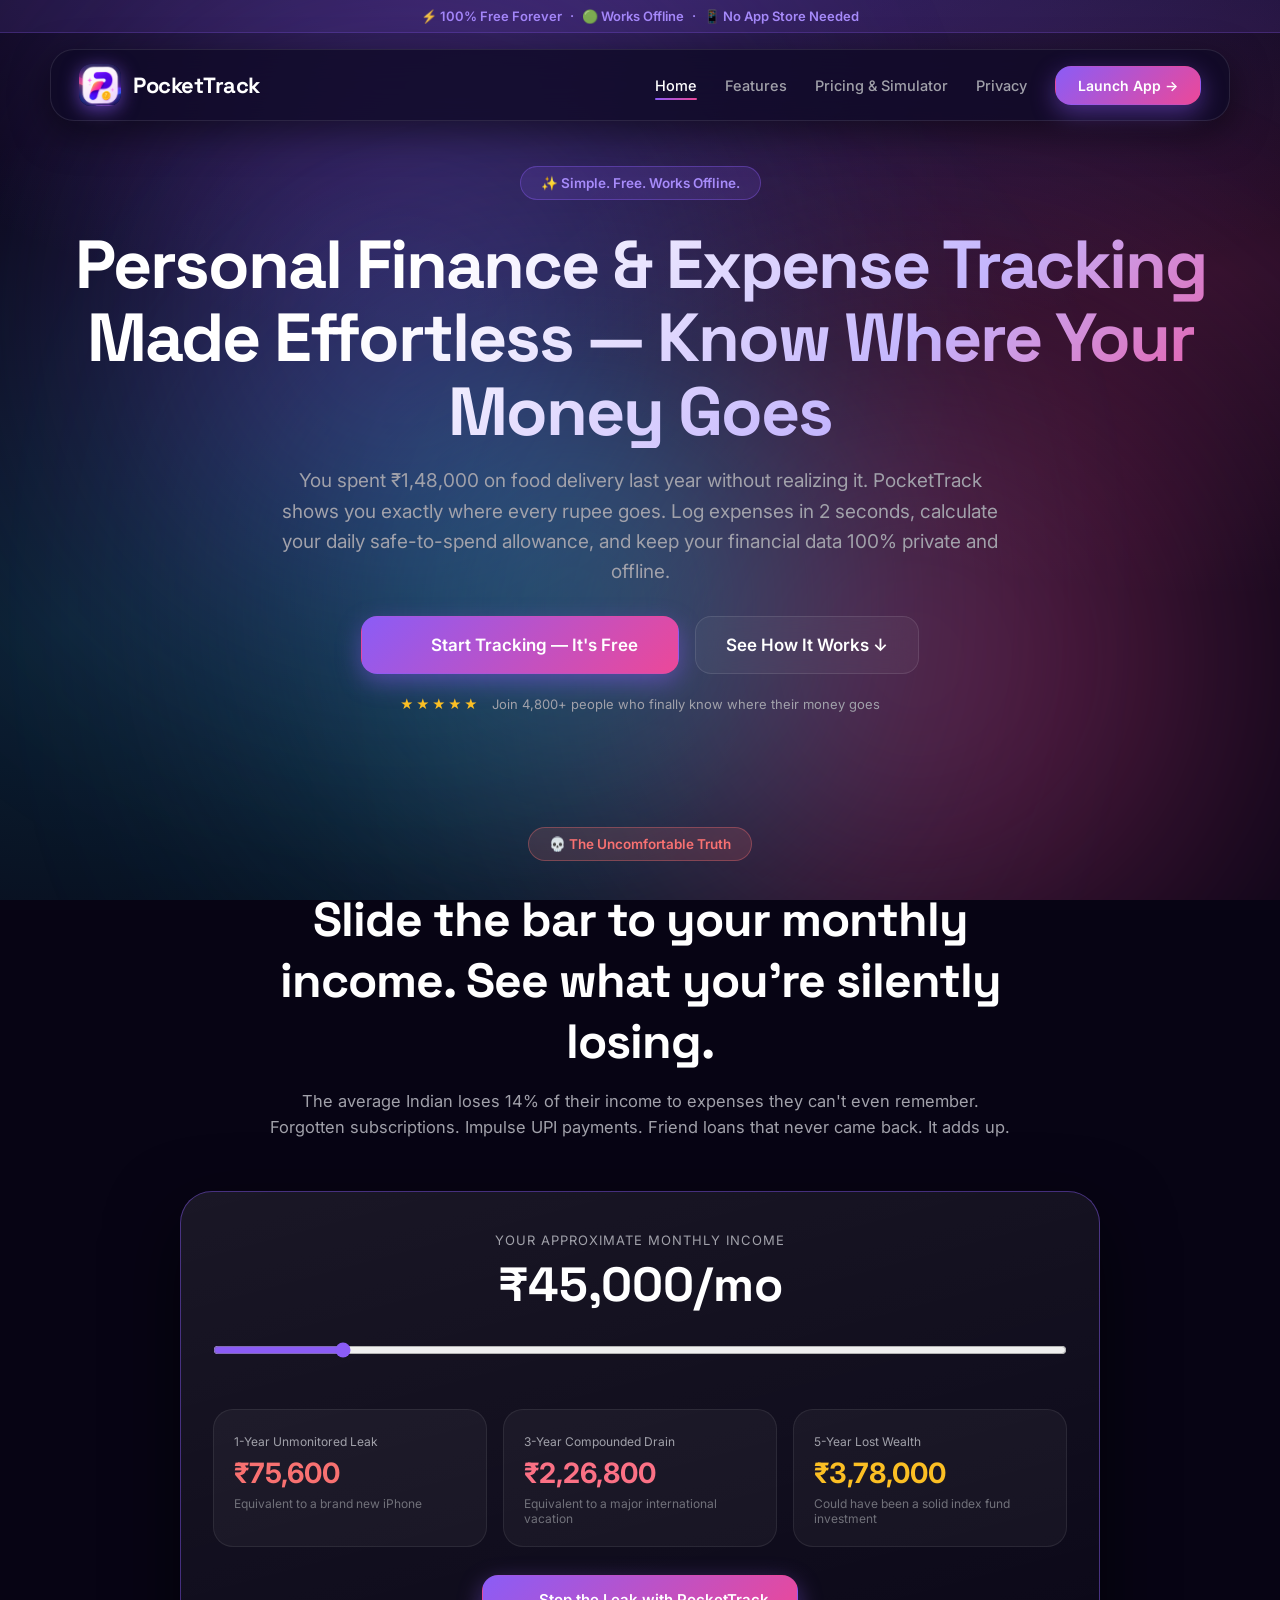
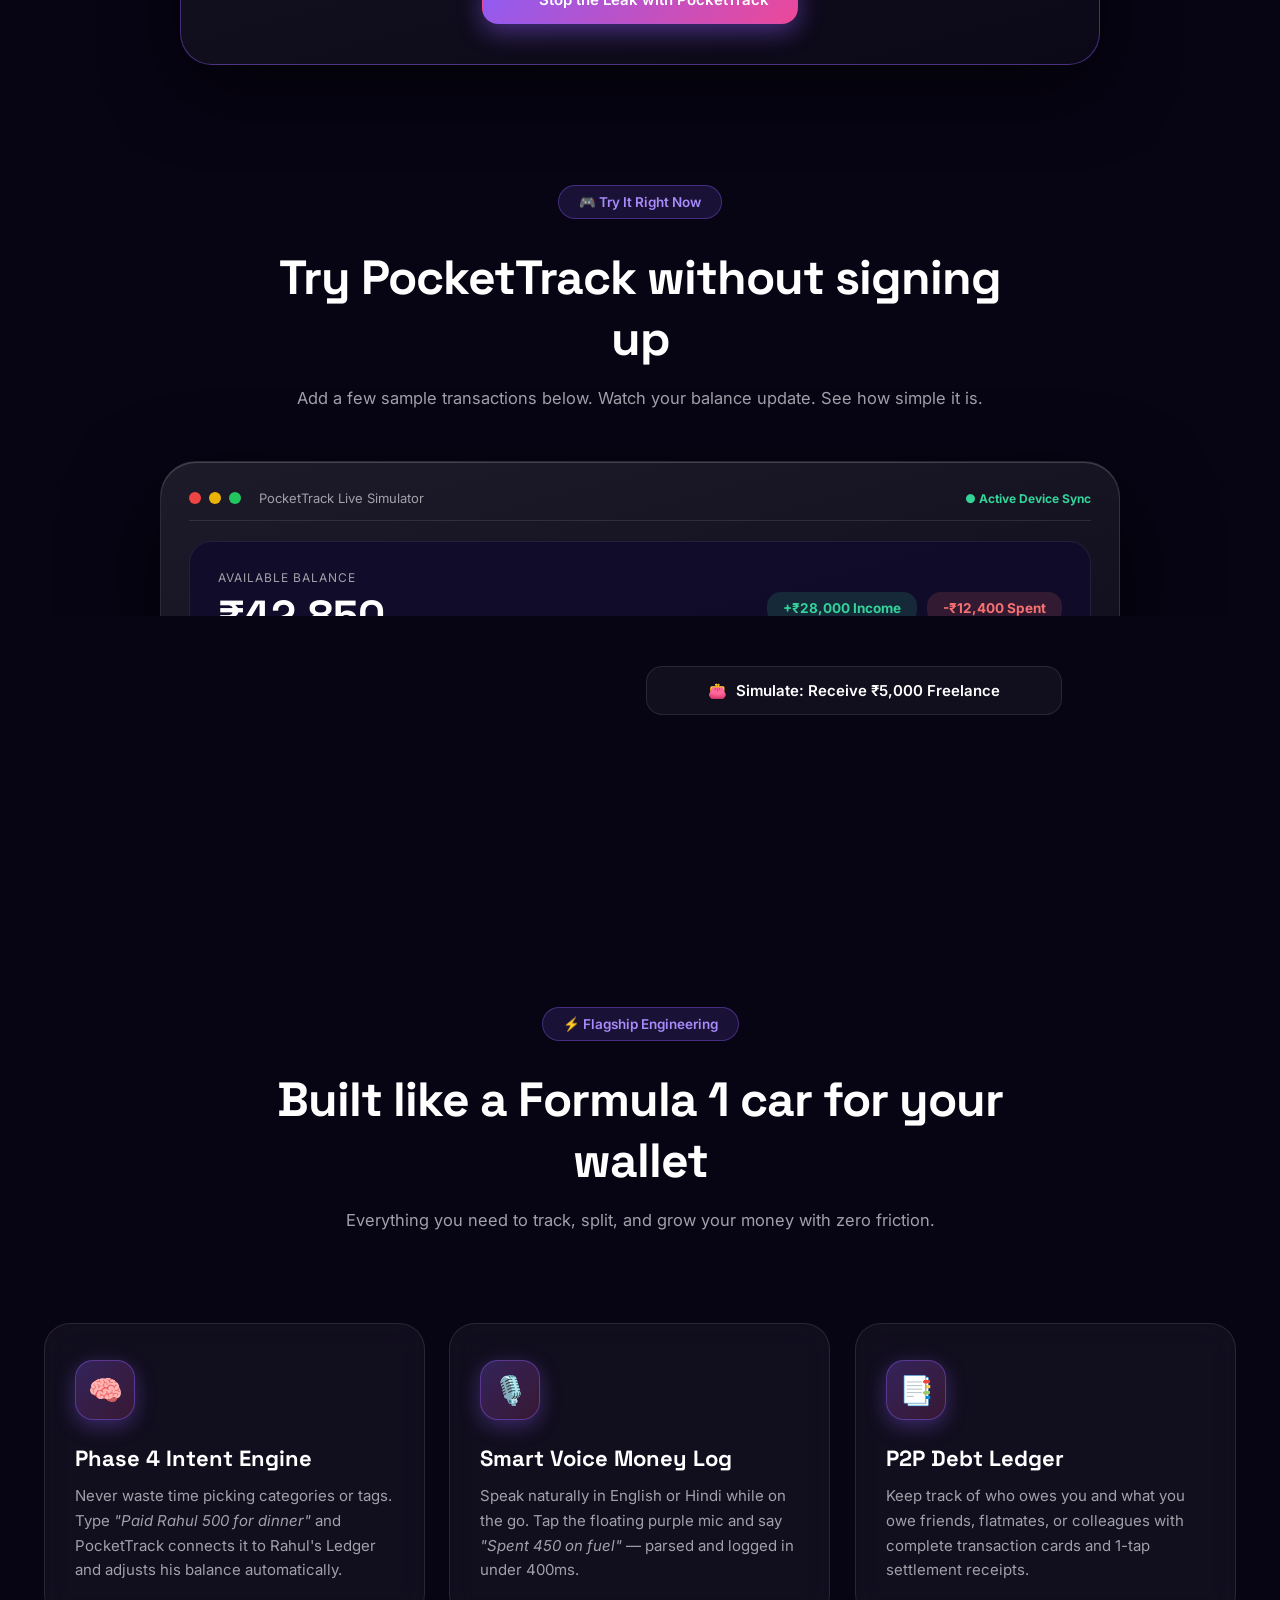
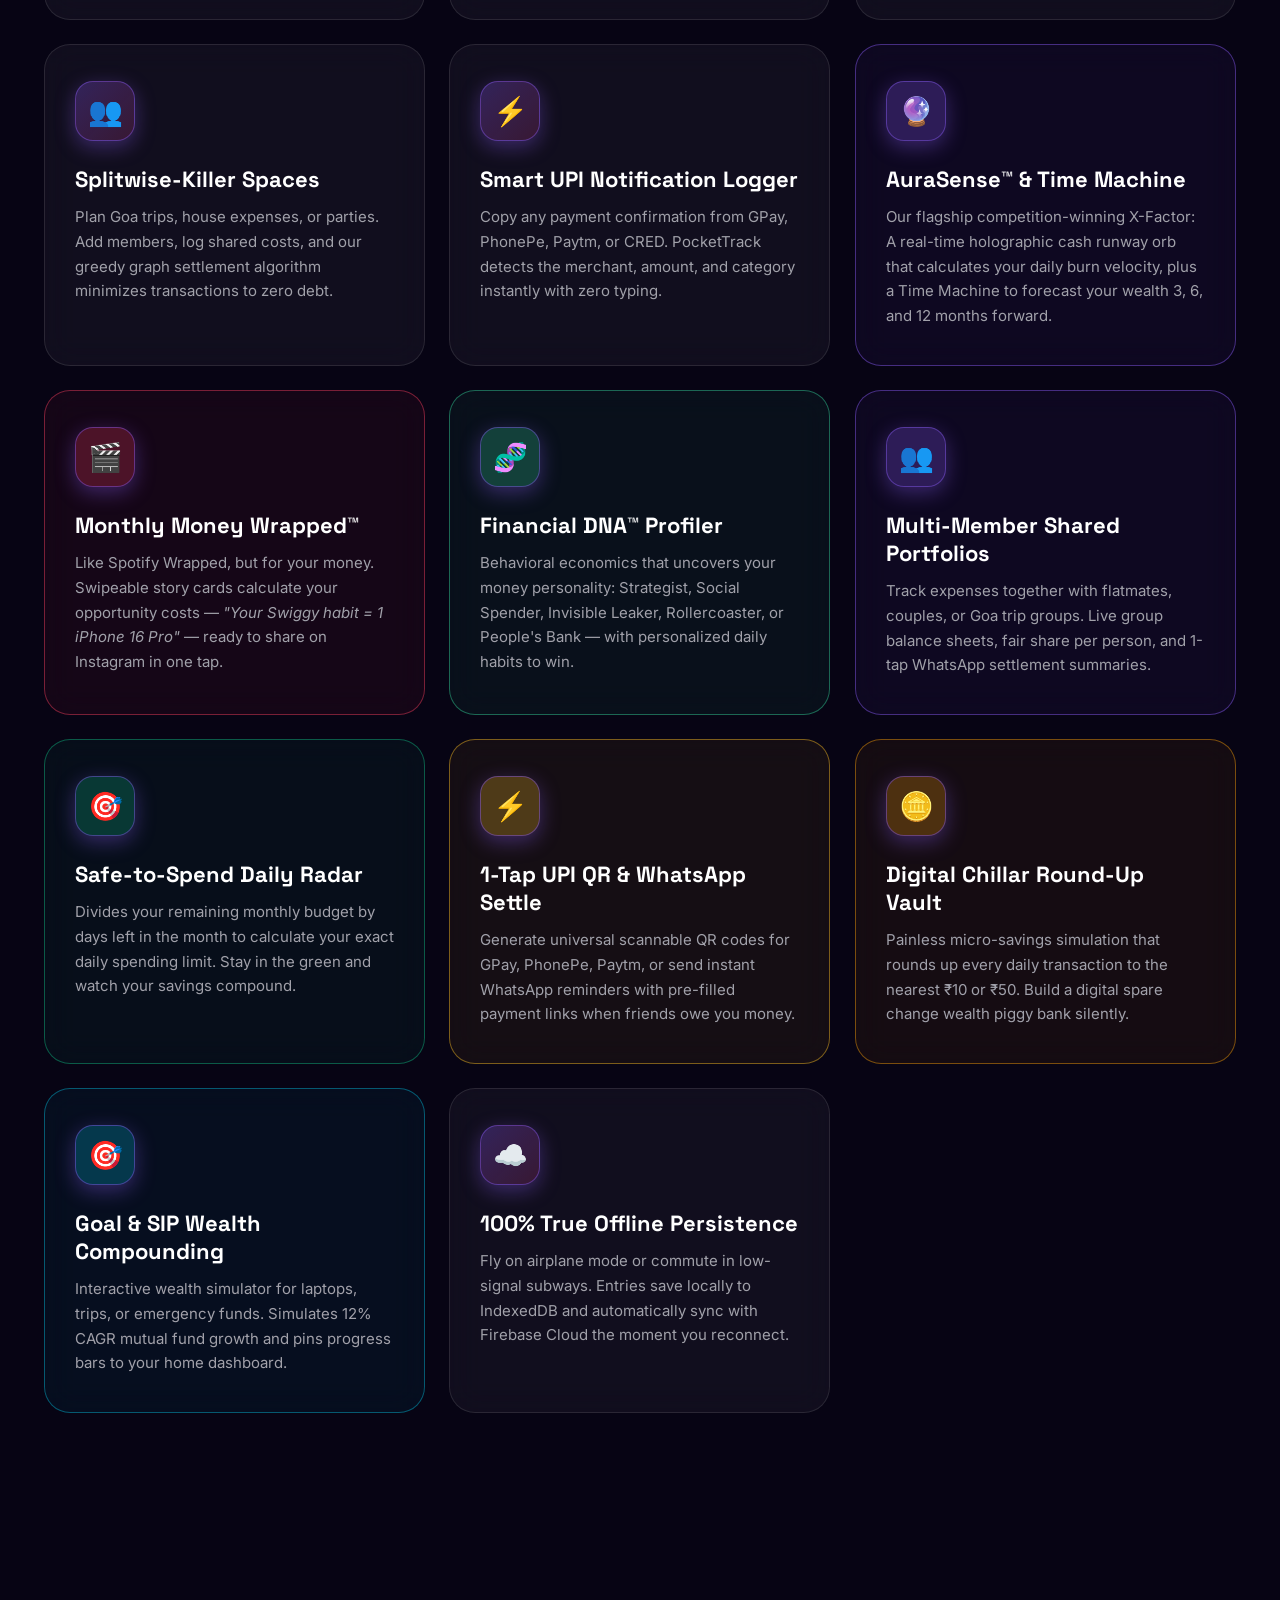
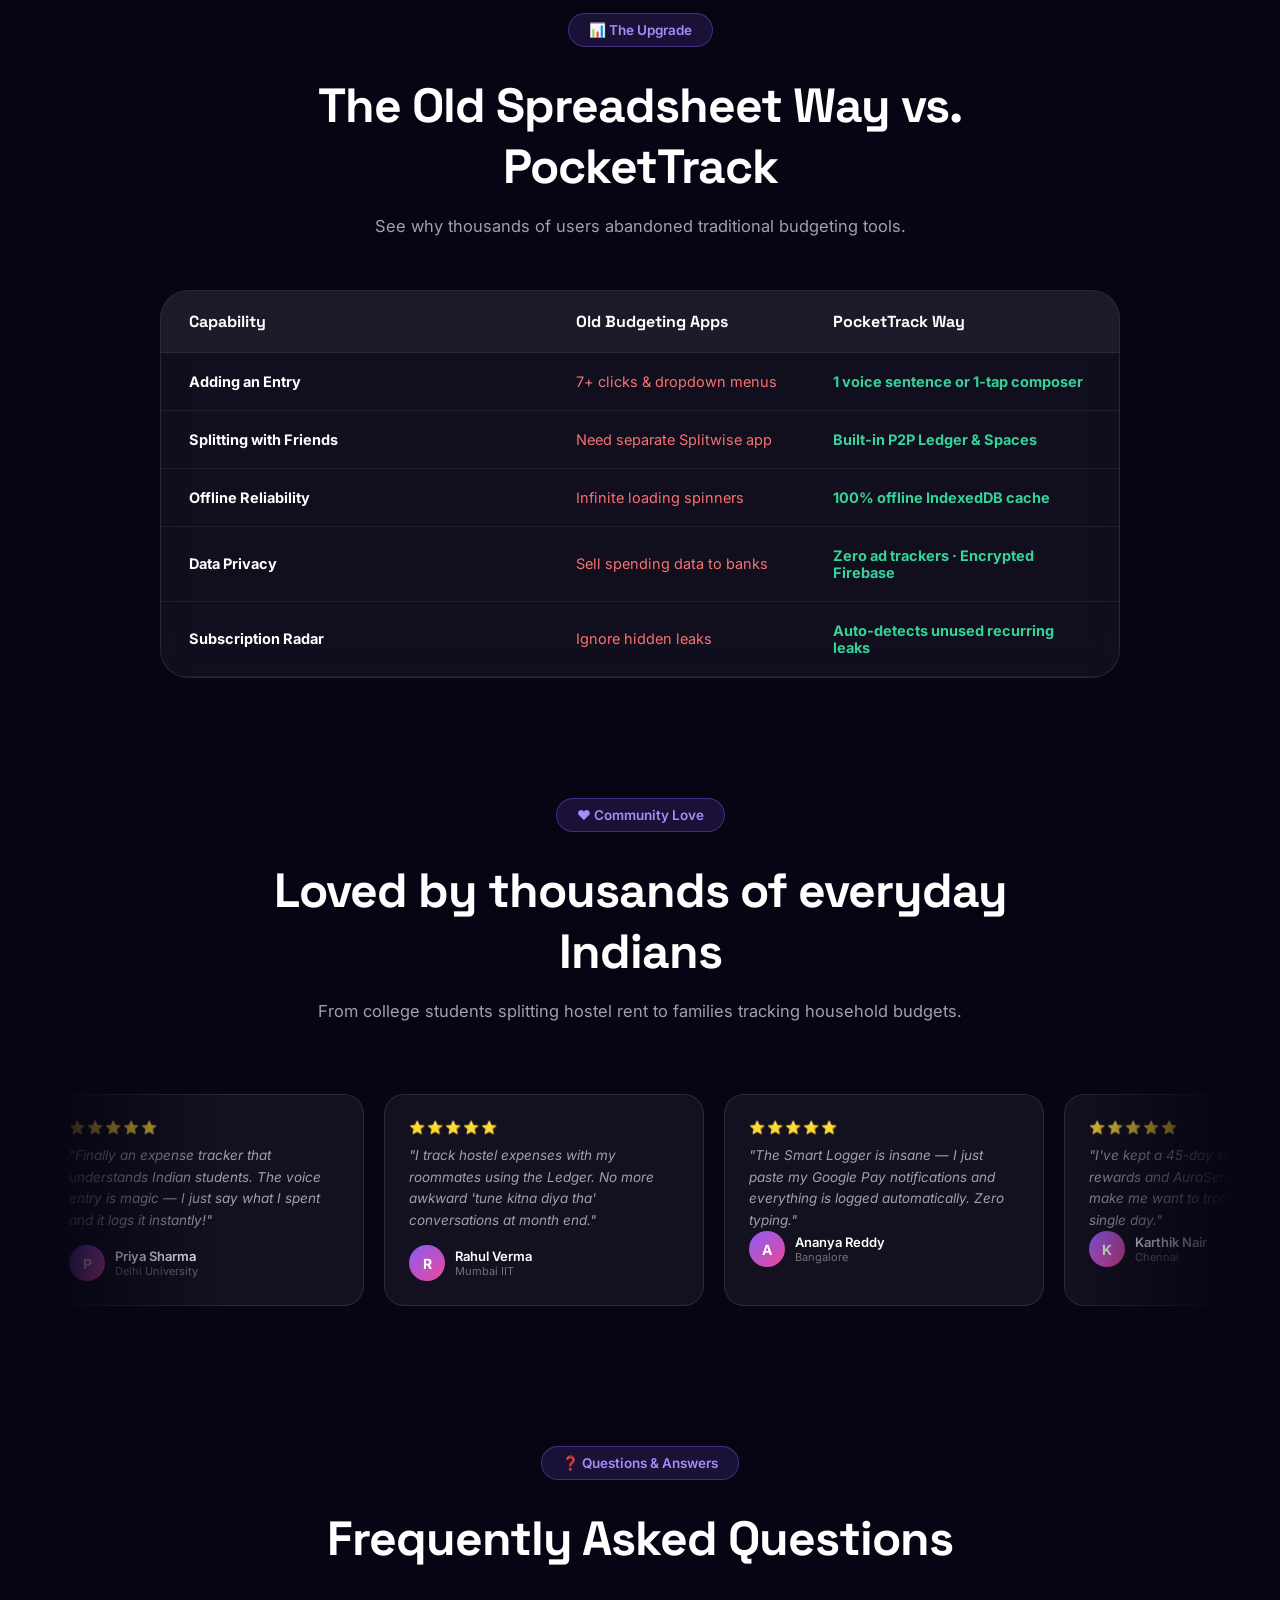
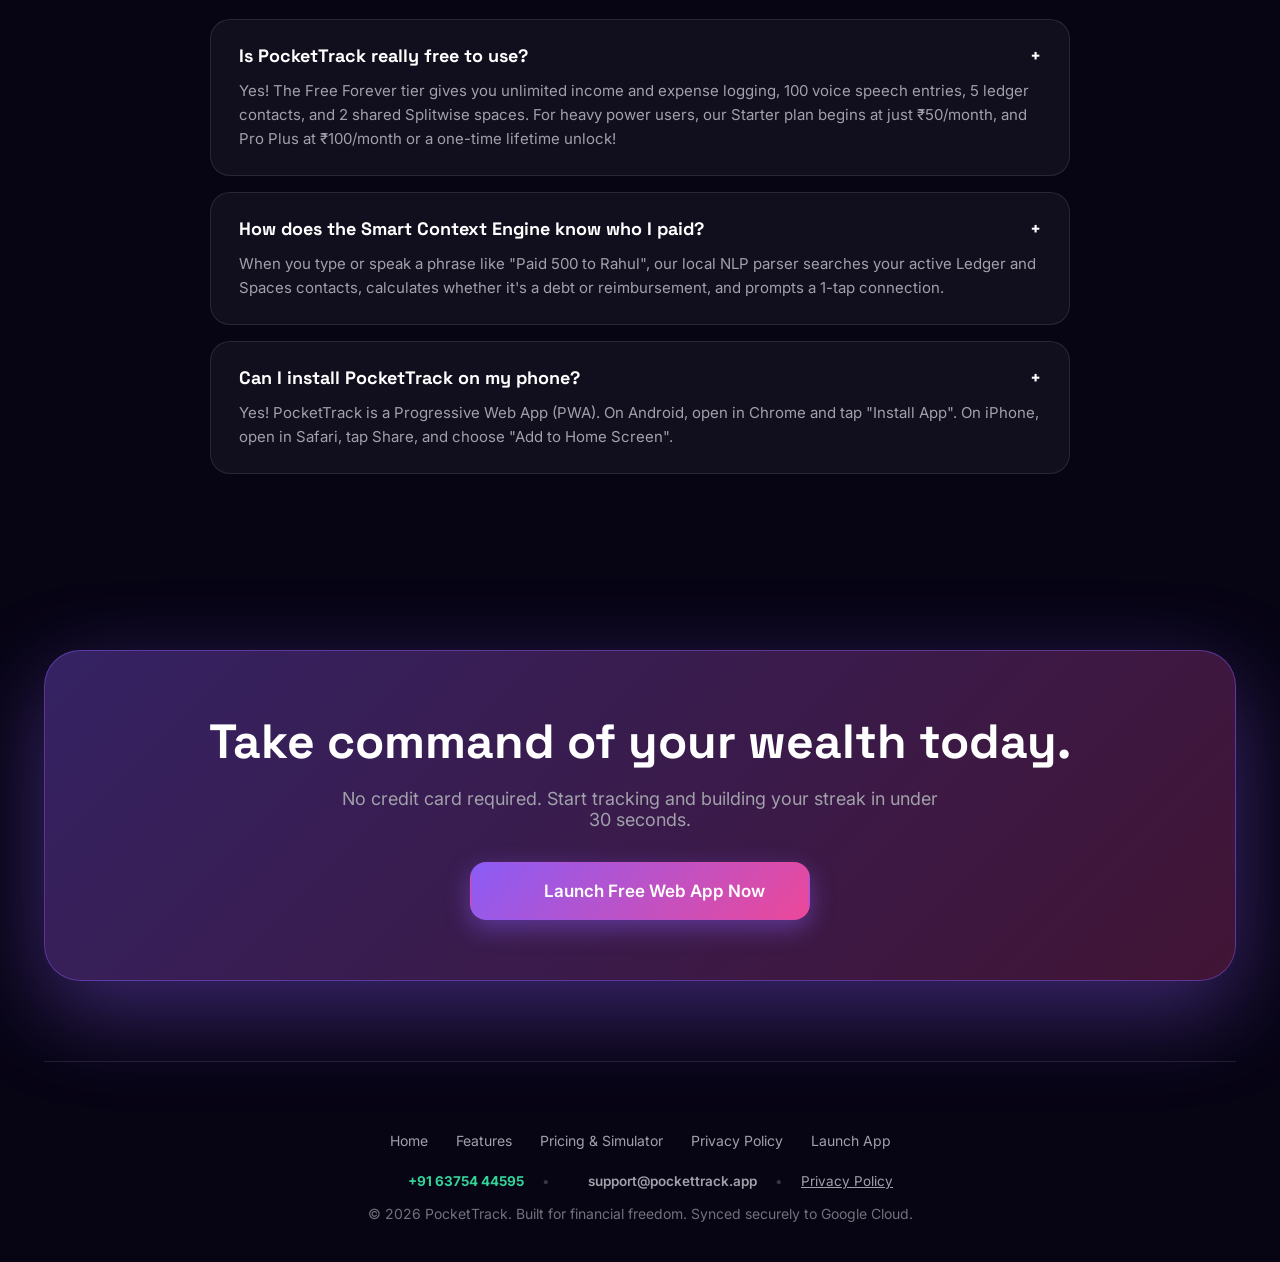
==== commit 3f587f1b: "fix(contact): update telephone number to 6375444595 across all pages, footers, schema, and llms.txt" ====
--- a/website/index.html
+++ b/website/index.html
@@ -27,11 +27,11 @@
   "url": "https://ekaanttaparia2-code-pockettrack.vercel.app/",
   "logo": "https://ekaanttaparia2-code-pockettrack.vercel.app/icon-512.png",
   "description": "Clean, privacy-first personal finance and daily safe-to-spend tracker.",
-  "telephone": "+918000922440",
+  "telephone": "+916375444595",
   "email": "support@pockettrack.app",
   "contactPoint": {
     "@type": "ContactPoint",
-    "telephone": "+918000922440",
+    "telephone": "+916375444595",
     "contactType": "customer service",
     "email": "support@pockettrack.app",
     "availableLanguage": ["English", "Hindi"]
@@ -487,8 +487,8 @@
       <a href="#" onclick="launchPocketTrackApp(event);return false;">Launch App</a>
     </div>
     <div style="margin:12px 0 16px;display:flex;align-items:center;justify-content:center;gap:18px;flex-wrap:wrap;font-size:13.5px;">
-      <a href="tel:+918000922440" style="color:var(--accent-green);font-weight:700;text-decoration:none;display:inline-flex;align-items:center;gap:5px;">
-        <i class="ti ti-phone"></i> +91 80009 22440
+      <a href="tel:+916375444595" style="color:var(--accent-green);font-weight:700;text-decoration:none;display:inline-flex;align-items:center;gap:5px;">
+        <i class="ti ti-phone"></i> +91 63754 44595
       </a>
       <span style="color:rgba(255,255,255,0.2);">•</span>
       <a href="mailto:support@pockettrack.app" style="color:var(--text-muted);text-decoration:none;font-weight:600;display:inline-flex;align-items:center;gap:5px;">
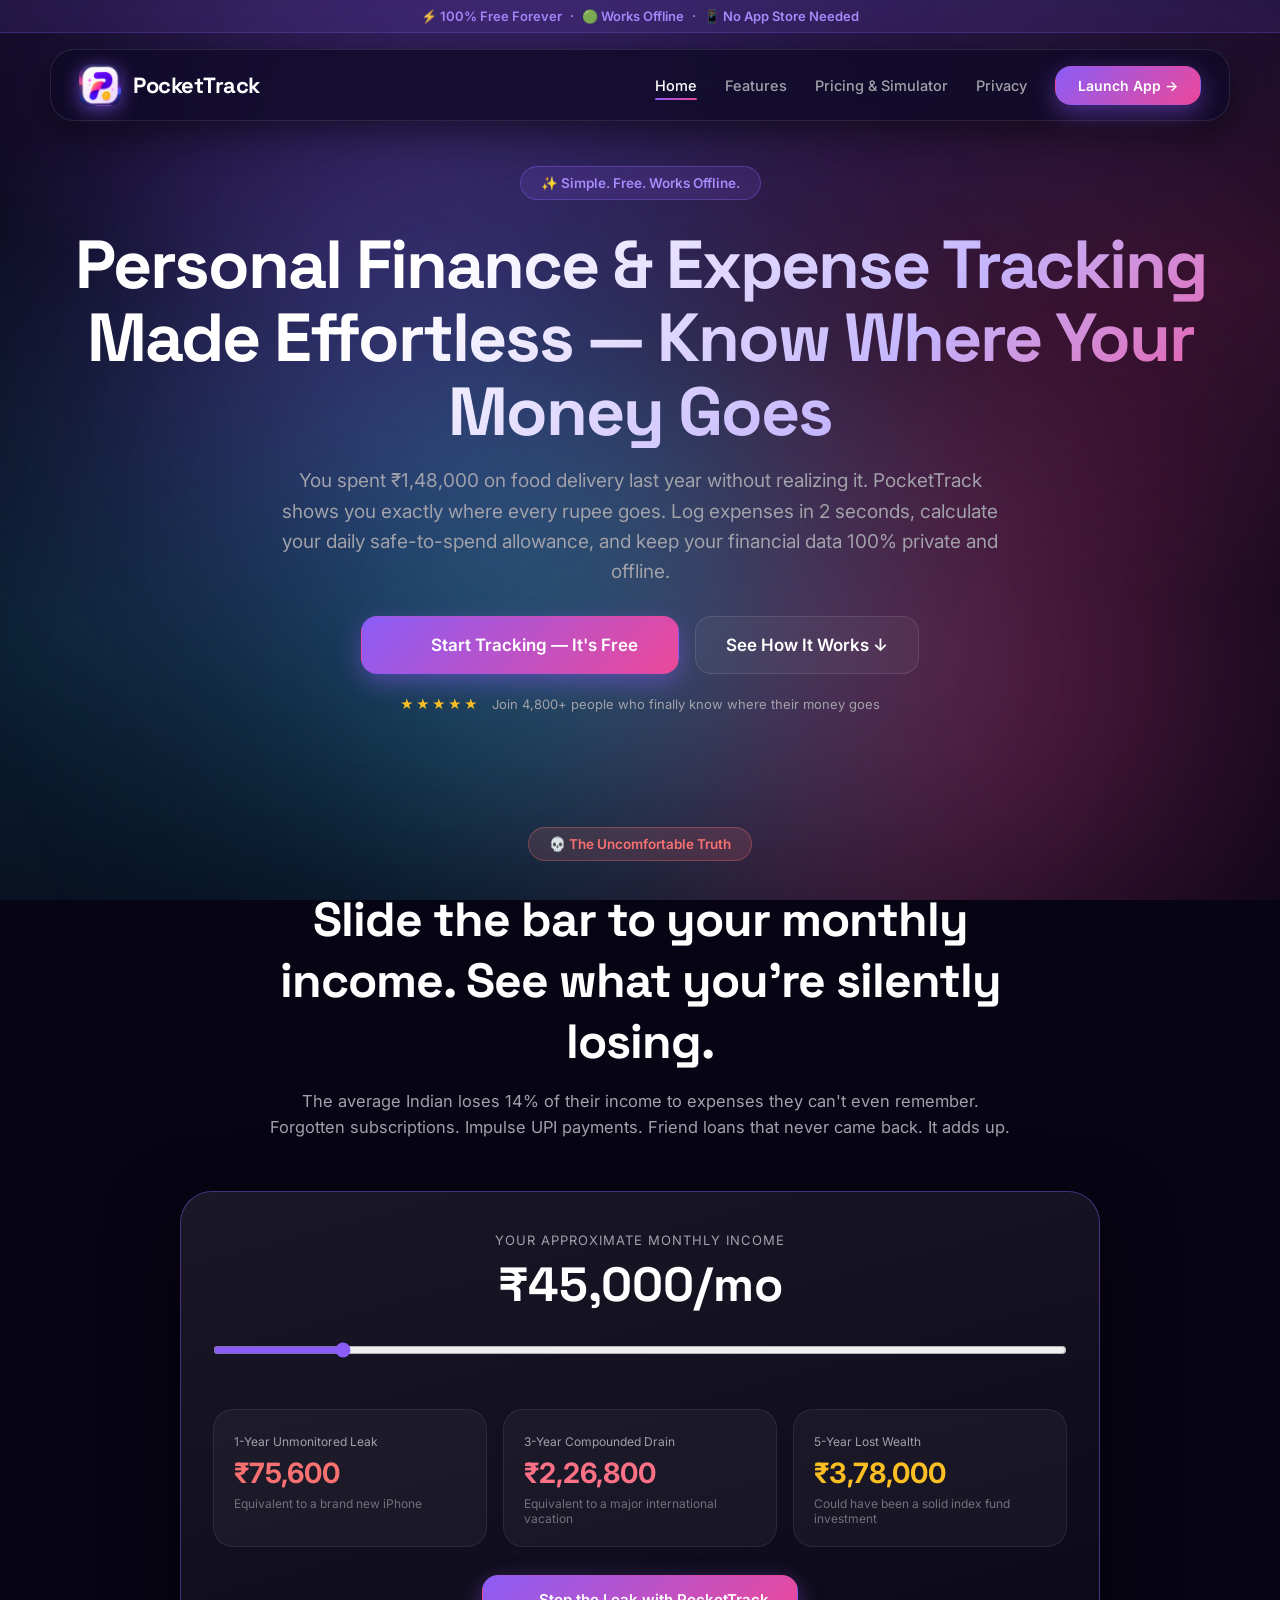
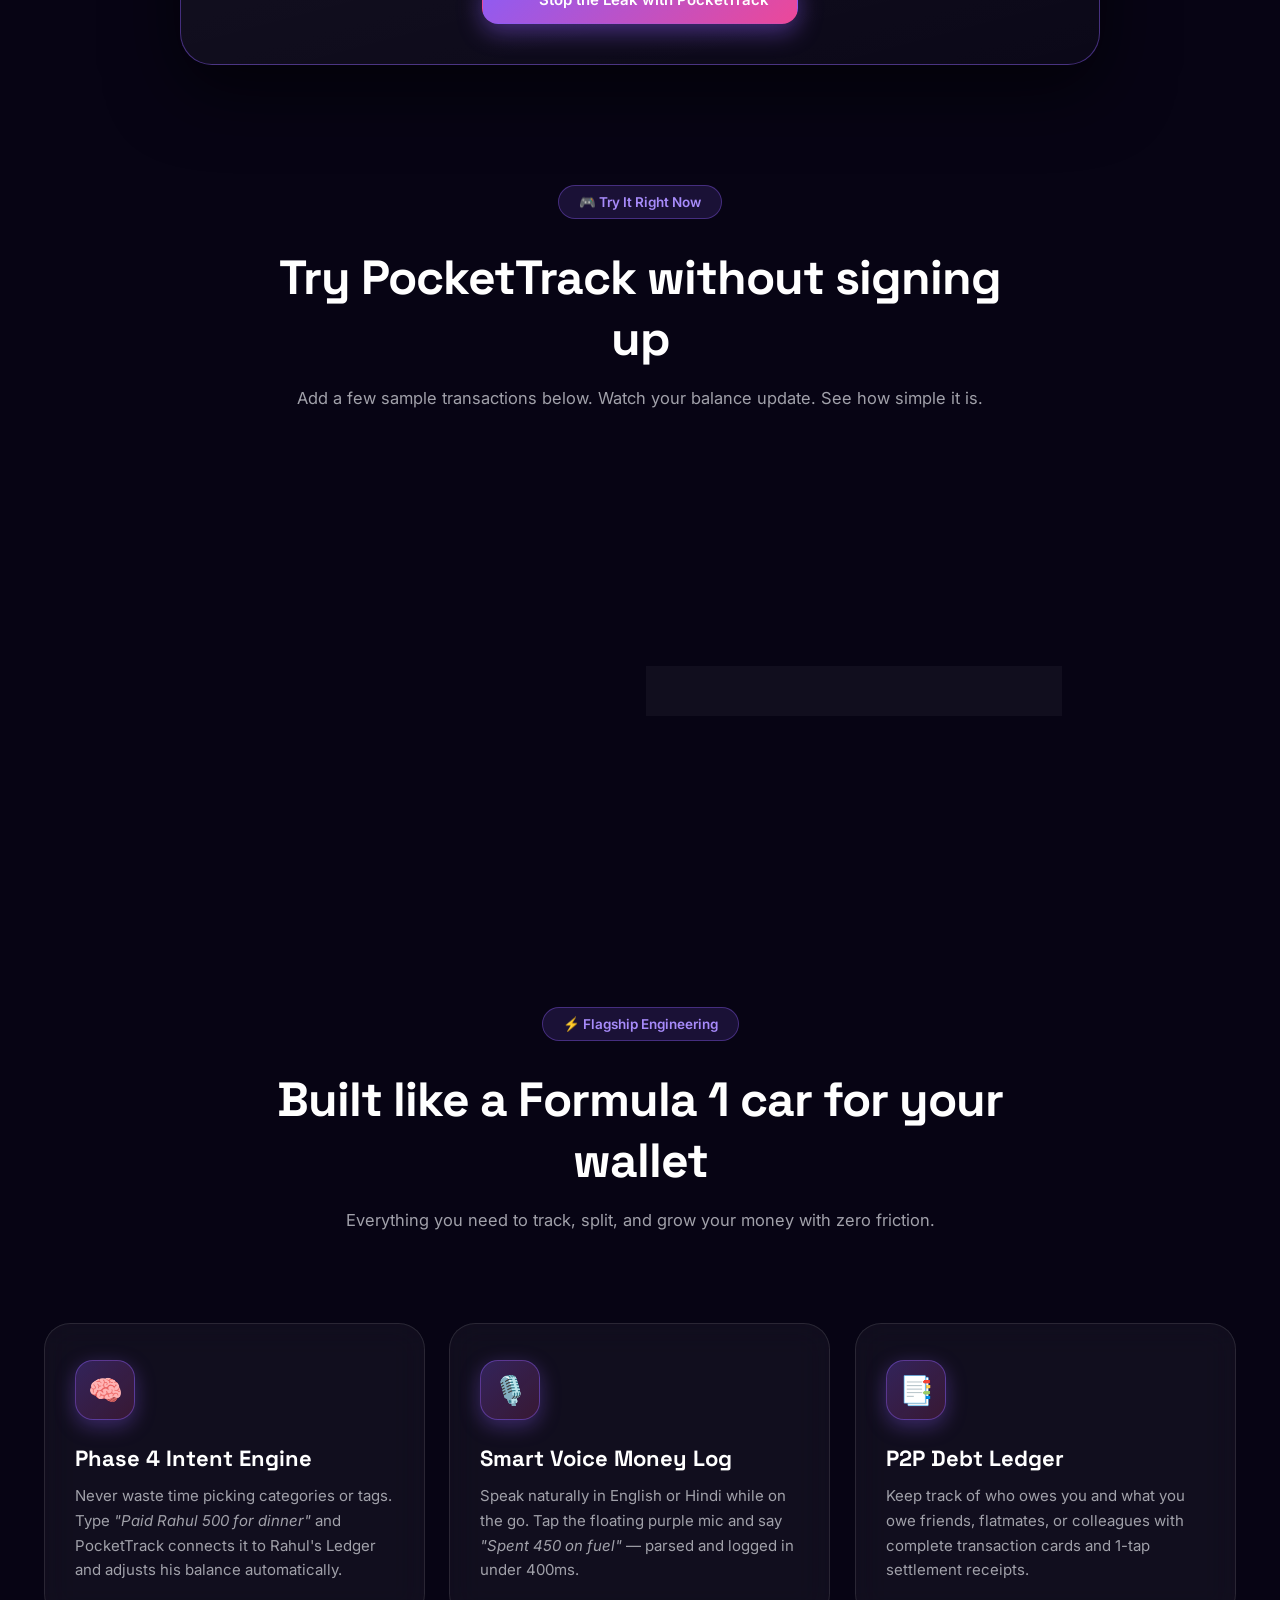
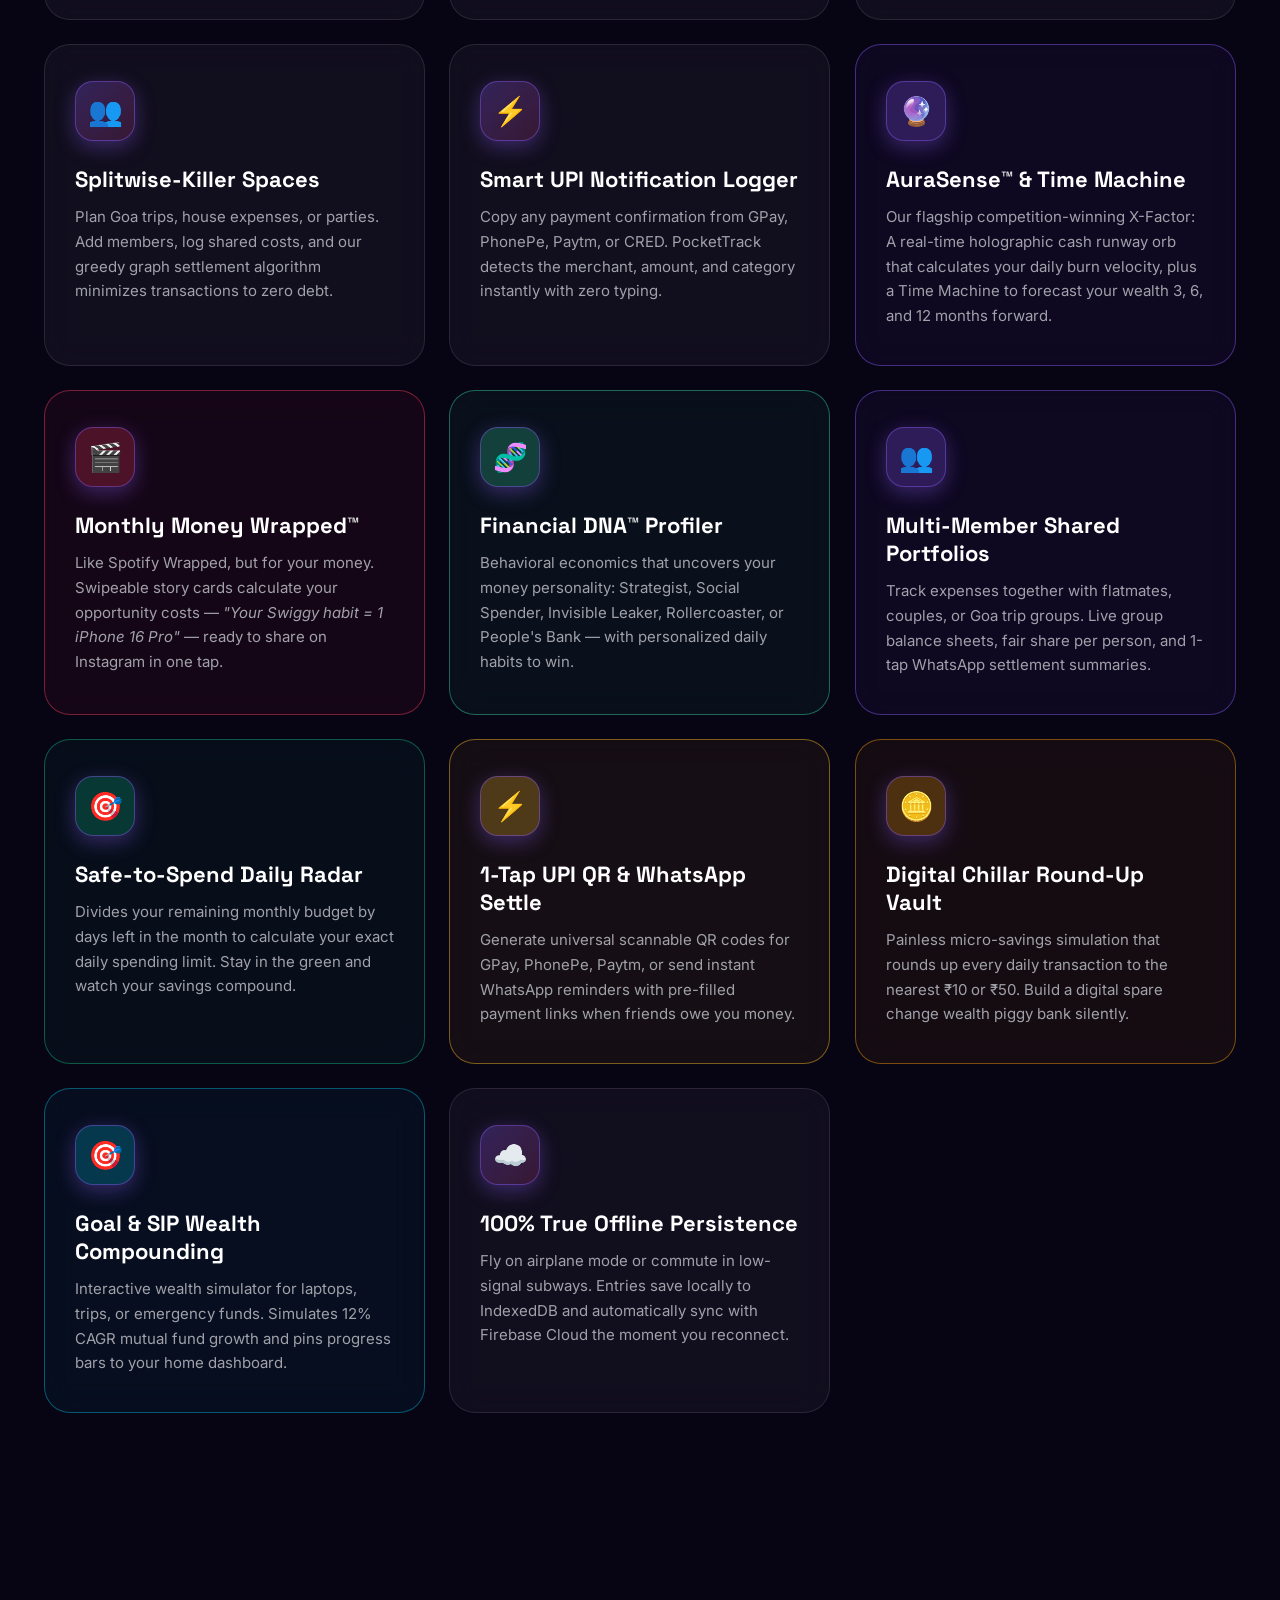
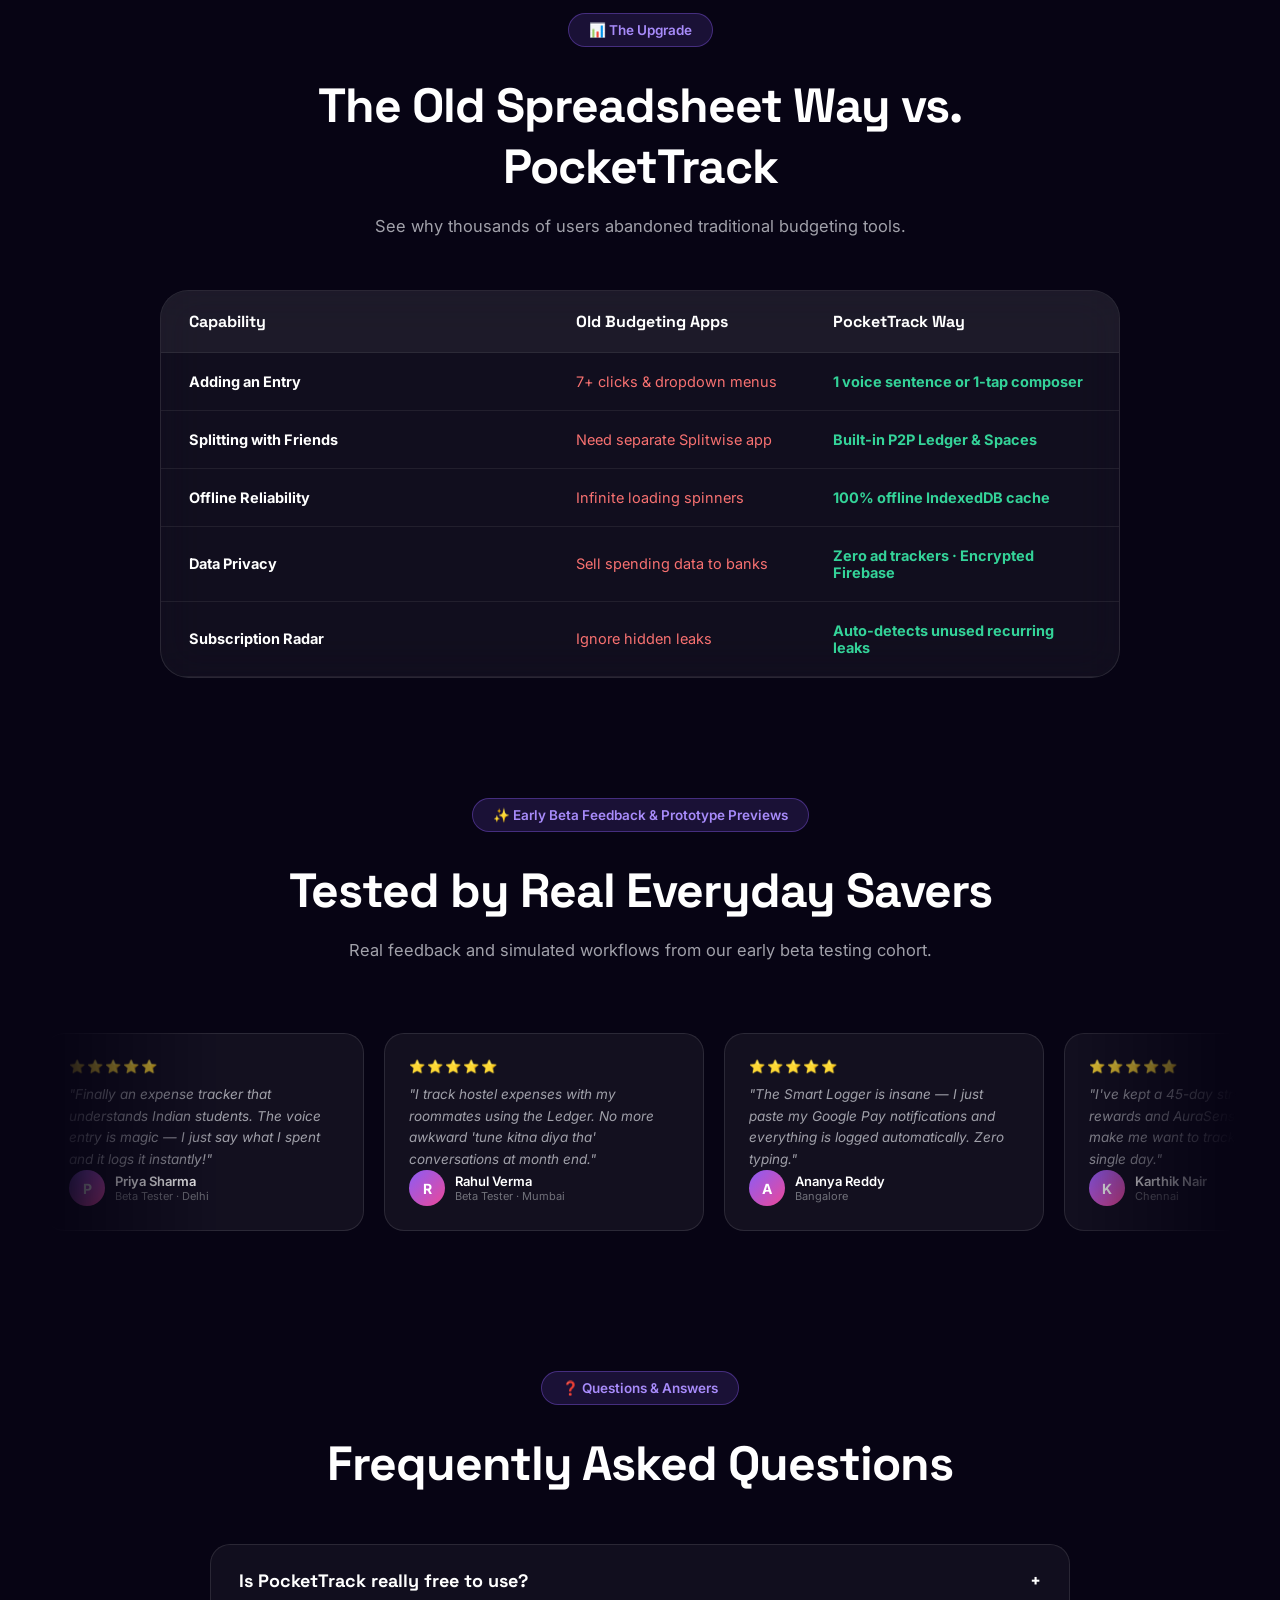
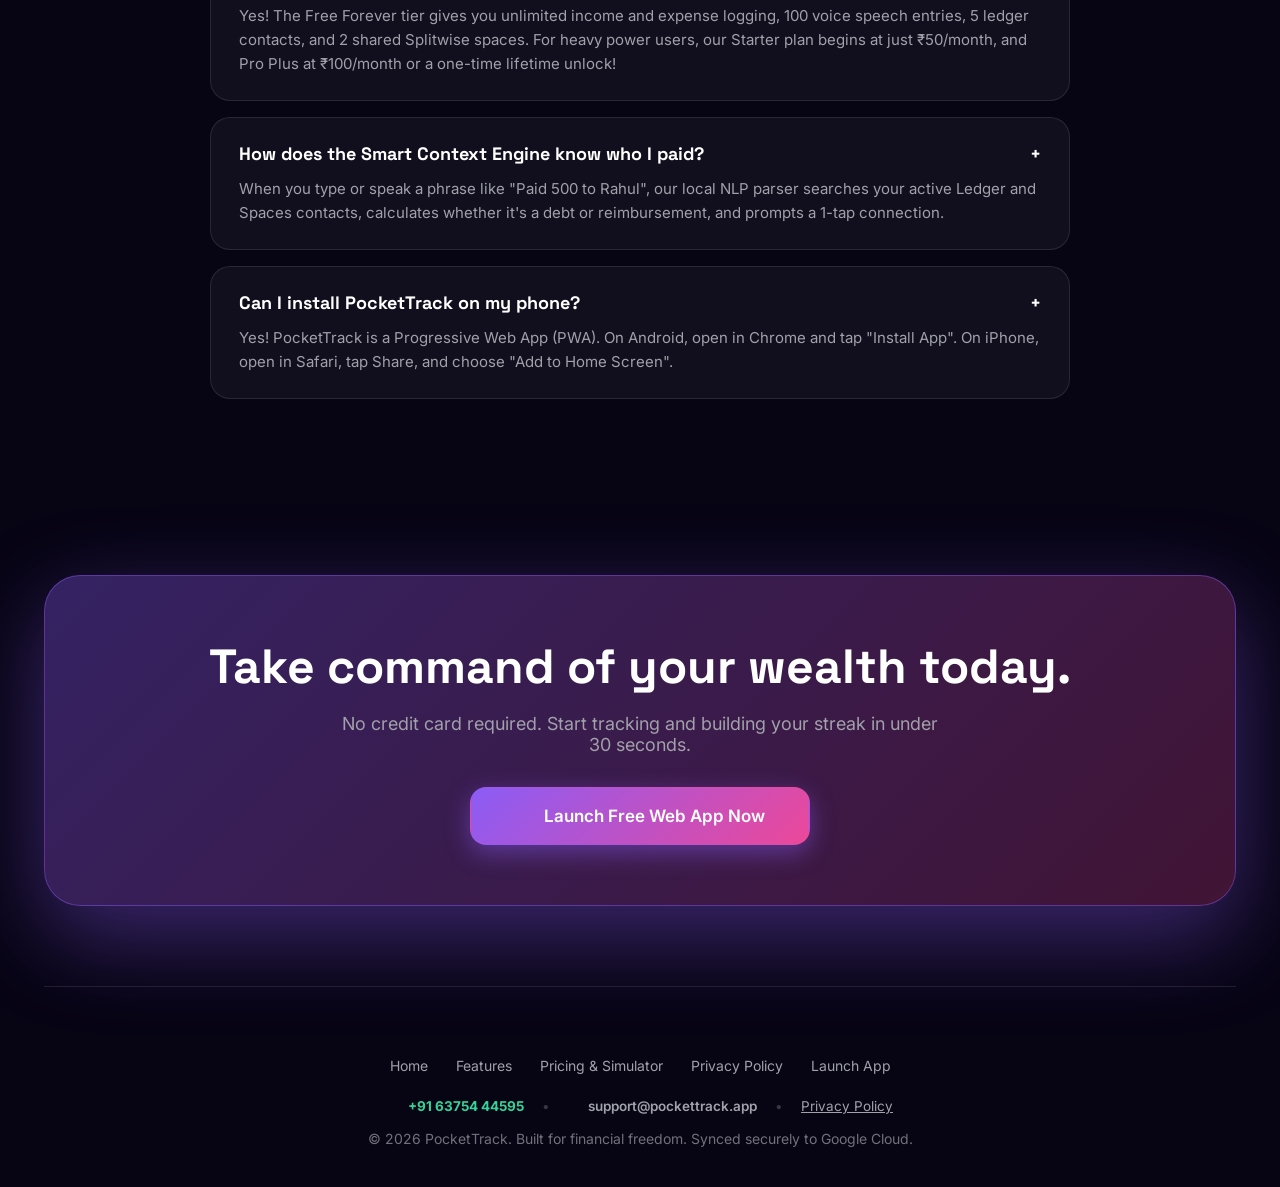
==== commit 7bf0925b: "feat(audit): resolve SEO, credibility, mobile navigation, and page speed audit issues" ====
--- a/website/index.html
+++ b/website/index.html
@@ -48,6 +48,7 @@
 <meta name="apple-mobile-web-app-status-bar-style" content="black-translucent"/>
 <meta name="apple-mobile-web-app-title" content="PocketTrack"/>
 <link rel="preconnect" href="https://fonts.googleapis.com">
+<link rel="preconnect" href="https://fonts.gstatic.com" crossorigin>
 <link href="https://fonts.googleapis.com/css2?family=Inter:wght@400;500;600;700&family=Space+Grotesk:wght@500;600;700;800&display=swap" rel="stylesheet">
 <link rel="stylesheet" href="../icons.css">
 <link rel="stylesheet" href="style.css">
@@ -102,6 +103,18 @@
   loc.href = (repoPath ? repoPath : '') + '/app.html';
   return false;
 }
+
+function toggleMobileNav(e) {
+  if (e && e.preventDefault) e.preventDefault();
+  var d = document.getElementById('mobile-menu-drawer');
+  if (!d) return;
+  var isOpen = (d.style.display === 'flex');
+  d.style.display = isOpen ? 'none' : 'flex';
+  var icon = document.getElementById('nav-toggle-icon');
+  if (icon) {
+    icon.className = isOpen ? 'ti ti-menu-2' : 'ti ti-x';
+  }
+}
 </script>
 </head>
 <body>
@@ -130,10 +143,25 @@
       <li><a href="index.html" class="nav-link active">Home</a></li>
       <li><a href="features.html" class="nav-link">Features</a></li>
       <li><a href="pricing.html" class="nav-link">Pricing &amp; Simulator</a></li>
-      <li><a href="privacy.html" class="nav-link">Privacy</a></li>
-      <li><a href="#" onclick="launchPocketTrackApp(event);return false;" class="btn btn-primary" style="padding:10px 22px;font-size:14px;">Launch App →</a></li>
+      <li><a href="../privacy.html" class="nav-link">Privacy</a></li>
+      <li><a href="#" onclick="launchPocketTrackApp(event);return false;" class="btn btn-primary btn-launch-nav" style="padding:10px 22px;font-size:14px;">Launch App →</a></li>
     </ul>
+    <button class="nav-toggle-btn" id="nav-toggle-btn" onclick="toggleMobileNav(event)" aria-label="Toggle Navigation Menu">
+      <i class="ti ti-menu-2" id="nav-toggle-icon"></i>
+    </button>
   </header>
+
+  <nav class="mobile-menu-drawer" id="mobile-menu-drawer" style="display:none;" aria-label="Mobile Navigation Menu">
+    <a href="index.html" class="active"><span>🏠 Home</span> <i class="ti ti-chevron-right"></i></a>
+    <a href="features.html"><span>⚡ Features &amp; Architecture</span> <i class="ti ti-chevron-right"></i></a>
+    <a href="pricing.html"><span>💰 Pricing &amp; Simulator</span> <i class="ti ti-chevron-right"></i></a>
+    <a href="../privacy.html"><span>🛡️ Privacy Policy</span> <i class="ti ti-chevron-right"></i></a>
+    <a href="#" onclick="launchPocketTrackApp(event);return false;" style="background:linear-gradient(135deg,#10b981,#059669);color:#fff;font-weight:700;"><span>🚀 Launch Web App</span> <i class="ti ti-arrow-right"></i></a>
+    <div style="padding-top:10px;border-top:1px solid rgba(255,255,255,0.1);display:flex;justify-content:space-between;font-size:13px;color:var(--text-muted);">
+      <a href="tel:+916375444595" style="background:none;padding:0;color:var(--accent-green);"><i class="ti ti-phone"></i> +91 63754 44595</a>
+      <a href="mailto:support@pockettrack.app" style="background:none;padding:0;color:var(--text-muted);"><i class="ti ti-mail"></i> Email</a>
+    </div>
+  </nav>
 
   <main>
     <!-- 1. Hero Section -->
@@ -379,12 +407,12 @@
       </div>
     </section>
 
-    <!-- 6. Infinite Testimonials Marquee -->
+    <!-- 6. Early Beta Feedback & Previews -->
     <section class="superpowers-section" style="padding:40px 0;">
       <div class="section-head">
-        <div class="pill-badge">❤️ Community Love</div>
-        <h2 class="section-title">Loved by thousands of everyday Indians</h2>
-        <p class="section-subtitle">From college students splitting hostel rent to families tracking household budgets.</p>
+        <div class="pill-badge">✨ Early Beta Feedback &amp; Prototype Previews</div>
+        <h2 class="section-title">Tested by Real Everyday Savers</h2>
+        <p class="section-subtitle">Real feedback and simulated workflows from our early beta testing cohort.</p>
       </div>
 
       <div class="testimonials-marquee-wrap">
@@ -392,19 +420,19 @@
           <!-- Card 1 -->
           <div class="testimonial-card">
             <div class="testimonial-stars">⭐⭐⭐⭐⭐</div>
-            <div class="testimonial-text">"Finally an expense tracker that understands Indian students. The voice entry is magic — I just say what I spent and it logs it instantly!"</div>
+            <blockquote class="testimonial-text" style="margin:0;padding:0;border:none;font-style:italic;">"Finally an expense tracker that understands Indian students. The voice entry is magic — I just say what I spent and it logs it instantly!"</blockquote>
             <div class="testimonial-author">
               <div class="testimonial-avatar">P</div>
-              <div><div class="testimonial-name">Priya Sharma</div><div class="testimonial-location">Delhi University</div></div>
+              <div><div class="testimonial-name">Priya Sharma</div><div class="testimonial-location">Beta Tester · Delhi</div></div>
             </div>
           </div>
           <!-- Card 2 -->
           <div class="testimonial-card">
             <div class="testimonial-stars">⭐⭐⭐⭐⭐</div>
-            <div class="testimonial-text">"I track hostel expenses with my roommates using the Ledger. No more awkward 'tune kitna diya tha' conversations at month end."</div>
+            <blockquote class="testimonial-text" style="margin:0;padding:0;border:none;font-style:italic;">"I track hostel expenses with my roommates using the Ledger. No more awkward 'tune kitna diya tha' conversations at month end."</blockquote>
             <div class="testimonial-author">
               <div class="testimonial-avatar">R</div>
-              <div><div class="testimonial-name">Rahul Verma</div><div class="testimonial-location">Mumbai IIT</div></div>
+              <div><div class="testimonial-name">Rahul Verma</div><div class="testimonial-location">Beta Tester · Mumbai</div></div>
             </div>
           </div>
           <!-- Card 3 -->
@@ -431,7 +459,7 @@
             <blockquote class="testimonial-text" style="margin:0;padding:0;border:none;font-style:italic;">"Finally an expense tracker that understands Indian students. The voice entry is magic — I just say what I spent and it logs it instantly!"</blockquote>
             <div class="testimonial-author">
               <div class="testimonial-avatar">P</div>
-              <div><div class="testimonial-name">Priya Sharma</div><div class="testimonial-location">Delhi University</div></div>
+              <div><div class="testimonial-name">Priya Sharma</div><div class="testimonial-location">Beta Tester · Delhi</div></div>
             </div>
           </div>
           <div class="testimonial-card">
@@ -439,7 +467,7 @@
             <blockquote class="testimonial-text" style="margin:0;padding:0;border:none;font-style:italic;">"I track hostel expenses with my roommates using the Ledger. No more awkward 'tune kitna diya tha' conversations at month end."</blockquote>
             <div class="testimonial-author">
               <div class="testimonial-avatar">R</div>
-              <div><div class="testimonial-name">Rahul Verma</div><div class="testimonial-location">Mumbai IIT</div></div>
+              <div><div class="testimonial-name">Rahul Verma</div><div class="testimonial-location">Beta Tester · Mumbai</div></div>
             </div>
           </div>
         </div>
--- a/website/style.css
+++ b/website/style.css
@@ -37,6 +37,9 @@
 
 html {
   scroll-behavior: smooth;
+  overflow-x: hidden;
+  max-width: 100%;
+  width: 100%;
 }
 
 body {
@@ -45,6 +48,8 @@
   color: var(--text-main);
   min-height: 100vh;
   overflow-x: hidden;
+  max-width: 100%;
+  width: 100%;
   background-image: 
     radial-gradient(1200px 600px at 50% -10%, rgba(139, 92, 246, 0.32), transparent 75%),
     radial-gradient(1000px 500px at 95% 30%, rgba(236, 72, 153, 0.18), transparent 65%),
@@ -148,6 +153,13 @@
   letter-spacing: -0.5px;
 }
 
+.nav-toggle-btn {
+  display: none;
+}
+.mobile-menu-drawer {
+  display: none;
+}
+
 .nav-links {
   display: flex;
   gap: 28px;
@@ -908,6 +920,53 @@
     white-space: nowrap;
   }
 
+  .nav-toggle-btn {
+    display: flex !important;
+    background: rgba(255, 255, 255, 0.08);
+    border: 1px solid rgba(255, 255, 255, 0.16);
+    color: #ffffff;
+    font-size: 18px;
+    width: 36px;
+    height: 36px;
+    border-radius: 10px;
+    align-items: center;
+    justify-content: center;
+    cursor: pointer;
+    flex-shrink: 0;
+  }
+  .mobile-menu-drawer {
+    position: fixed;
+    top: 66px;
+    left: 16px;
+    right: 16px;
+    background: rgba(15, 10, 38, 0.97);
+    backdrop-filter: blur(28px);
+    -webkit-backdrop-filter: blur(28px);
+    border: 1px solid rgba(255, 255, 255, 0.18);
+    border-radius: 20px;
+    padding: 16px;
+    flex-direction: column;
+    gap: 10px;
+    z-index: 1001;
+    box-shadow: 0 20px 60px rgba(0, 0, 0, 0.85);
+  }
+  .mobile-menu-drawer a {
+    color: #f8fafc;
+    text-decoration: none;
+    font-size: 14.5px;
+    font-weight: 600;
+    padding: 10px 14px;
+    border-radius: 12px;
+    background: rgba(255, 255, 255, 0.05);
+    display: flex;
+    align-items: center;
+    justify-content: space-between;
+  }
+  .mobile-menu-drawer a:hover, .mobile-menu-drawer a.active {
+    background: rgba(16, 185, 129, 0.18);
+    color: #34d399;
+  }
+
   /* Mobile Hero */
   .hero {
     padding: 32px 0 24px;
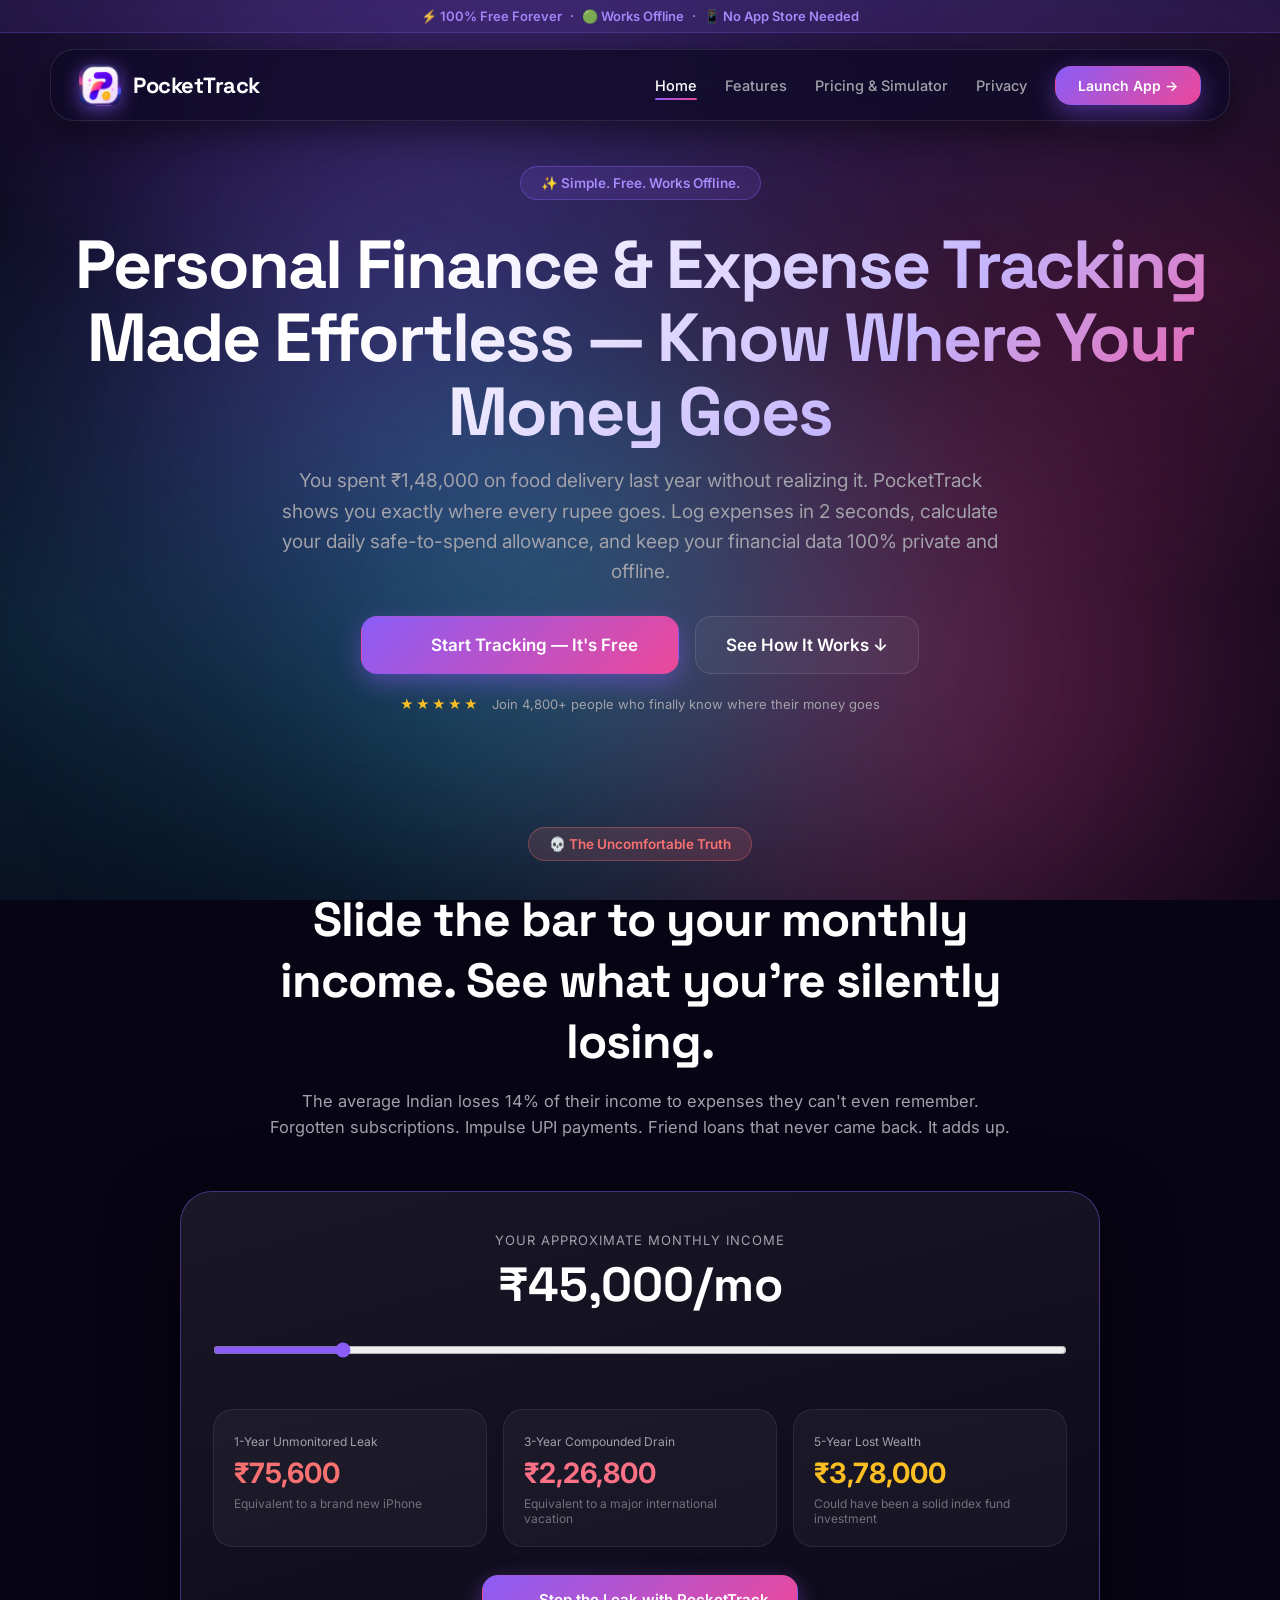
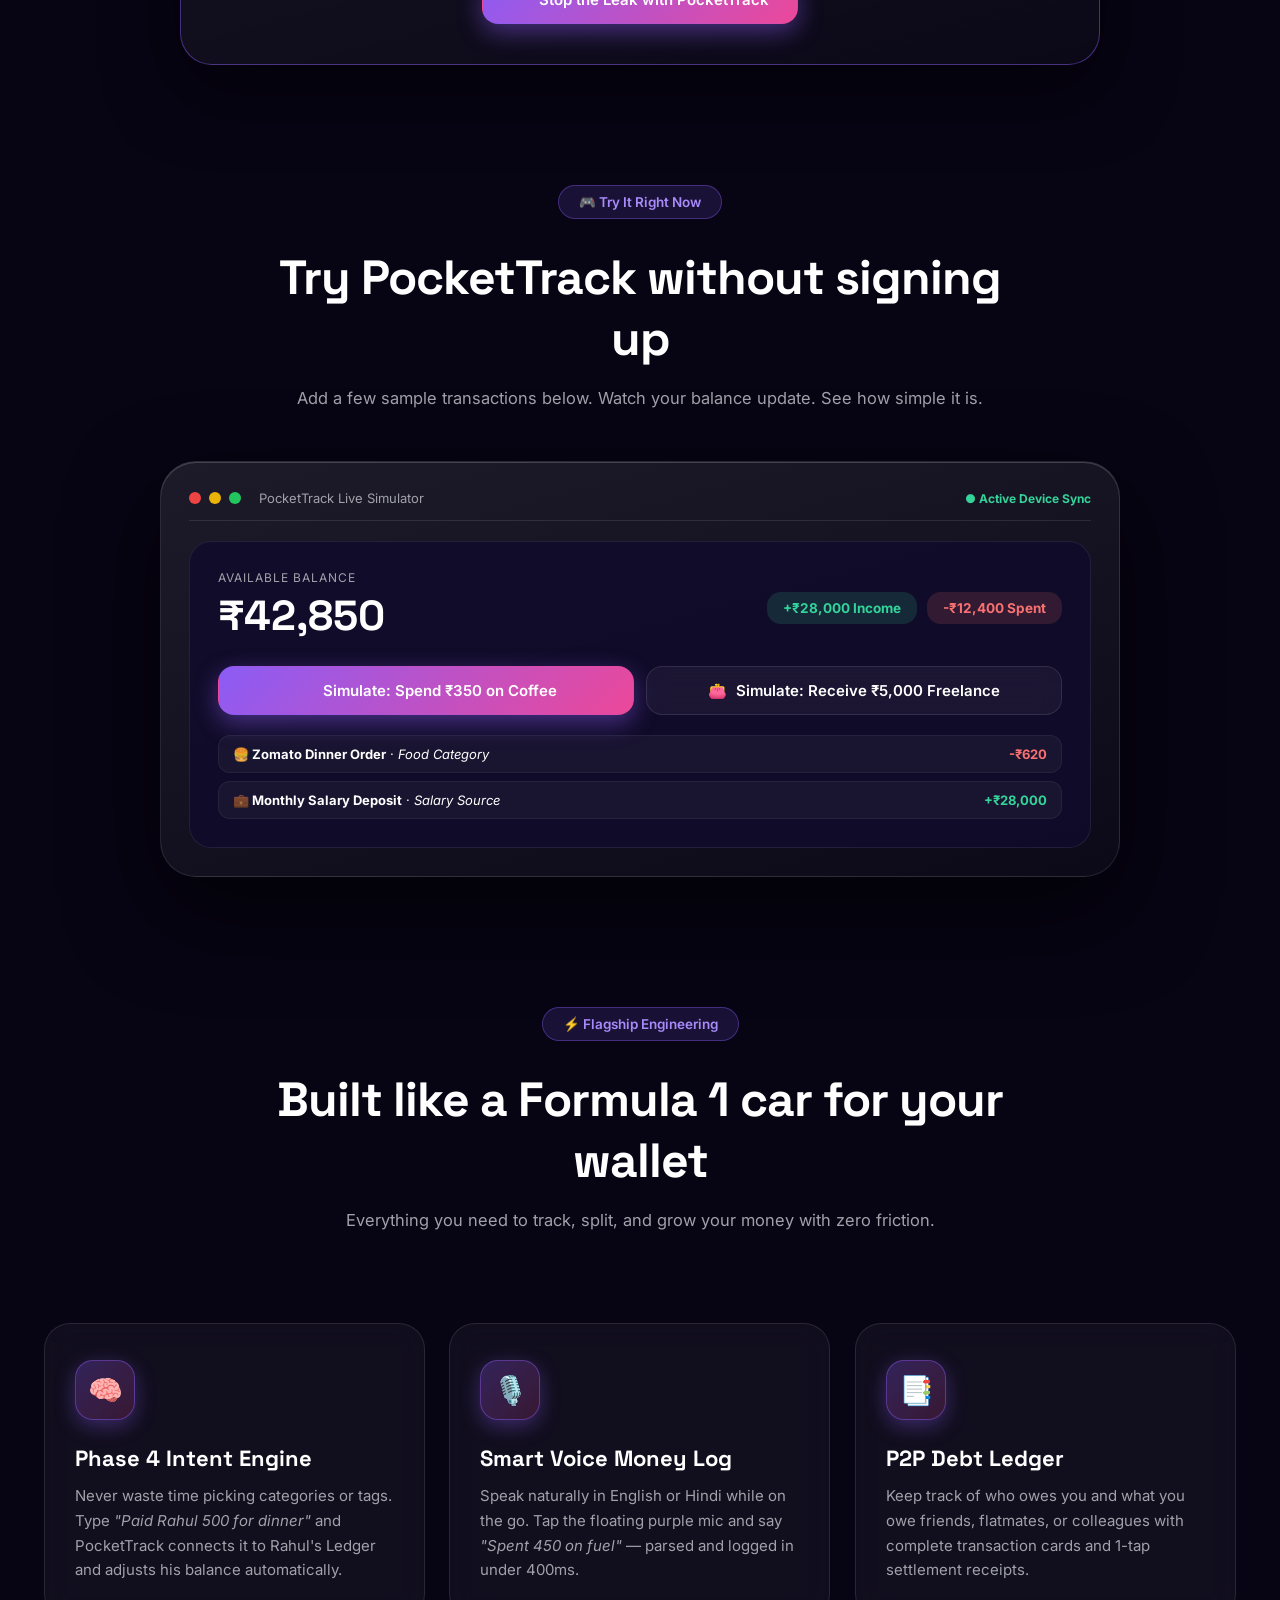
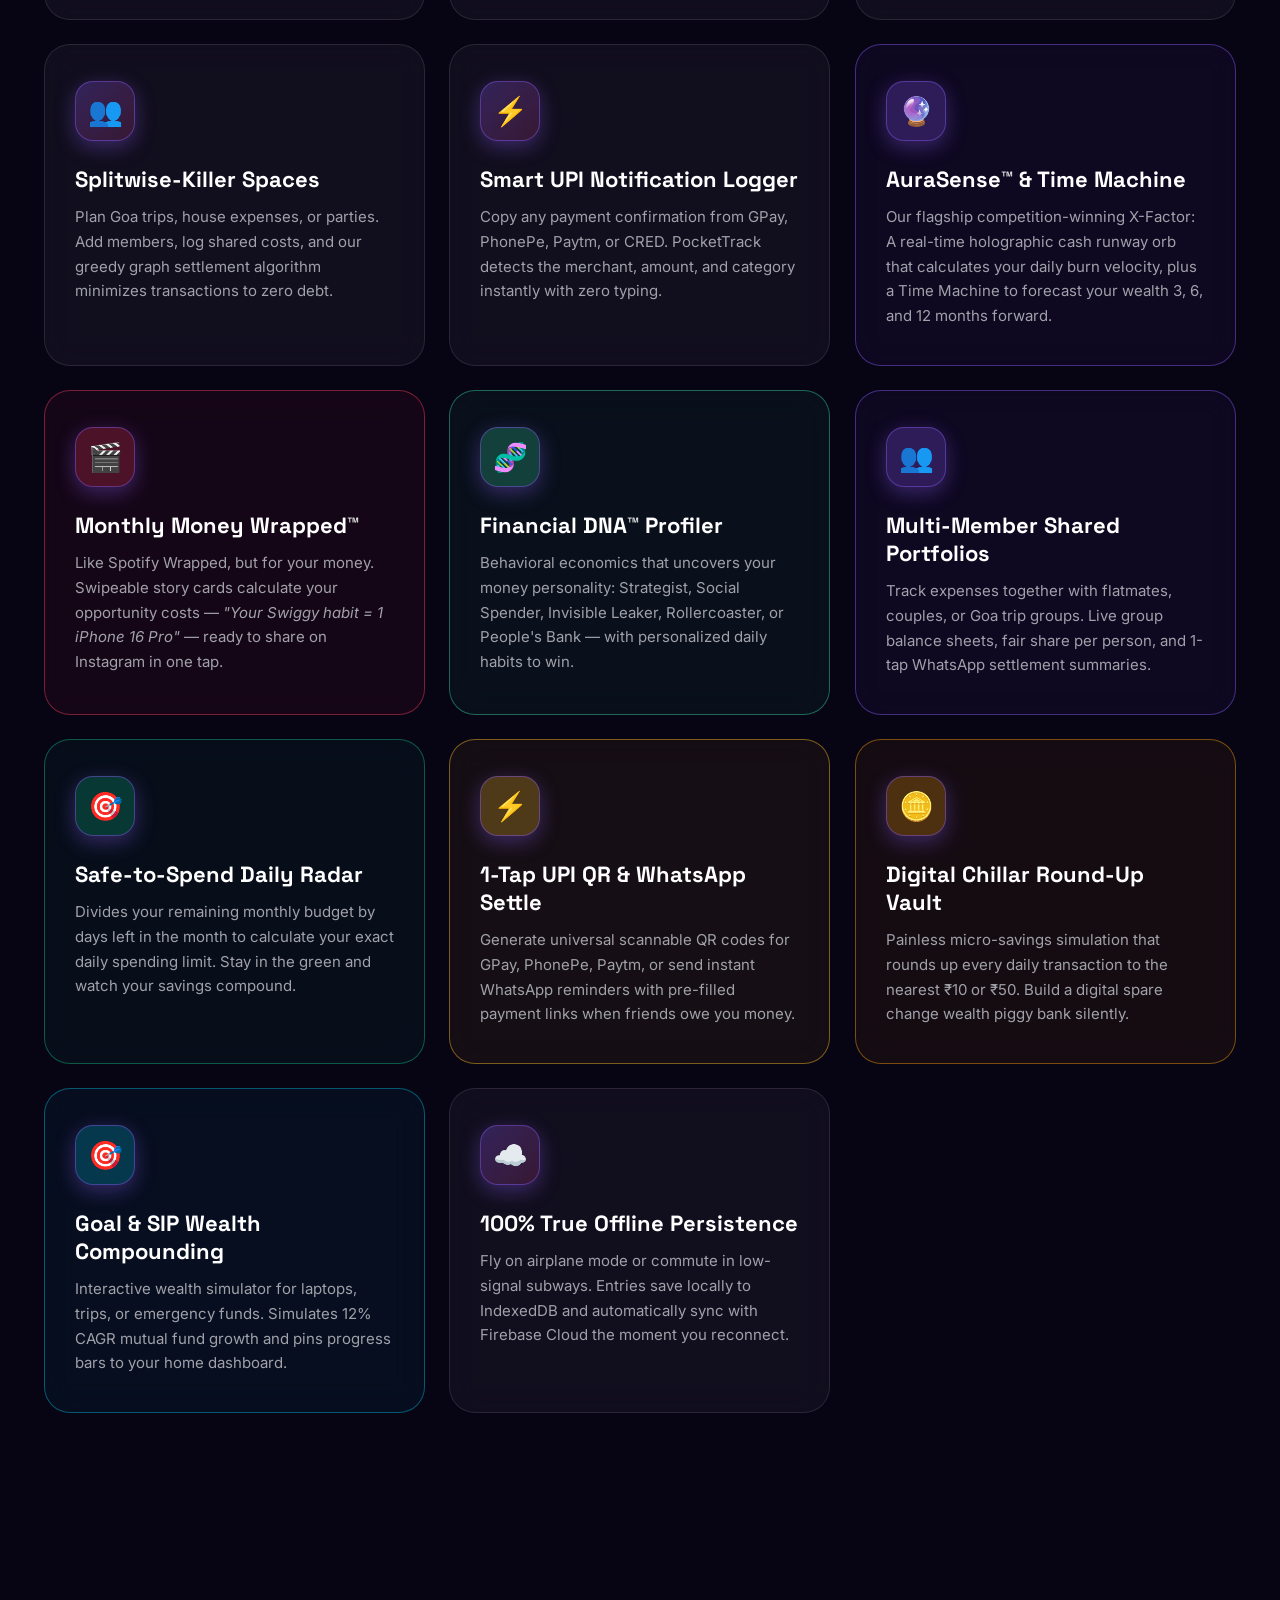
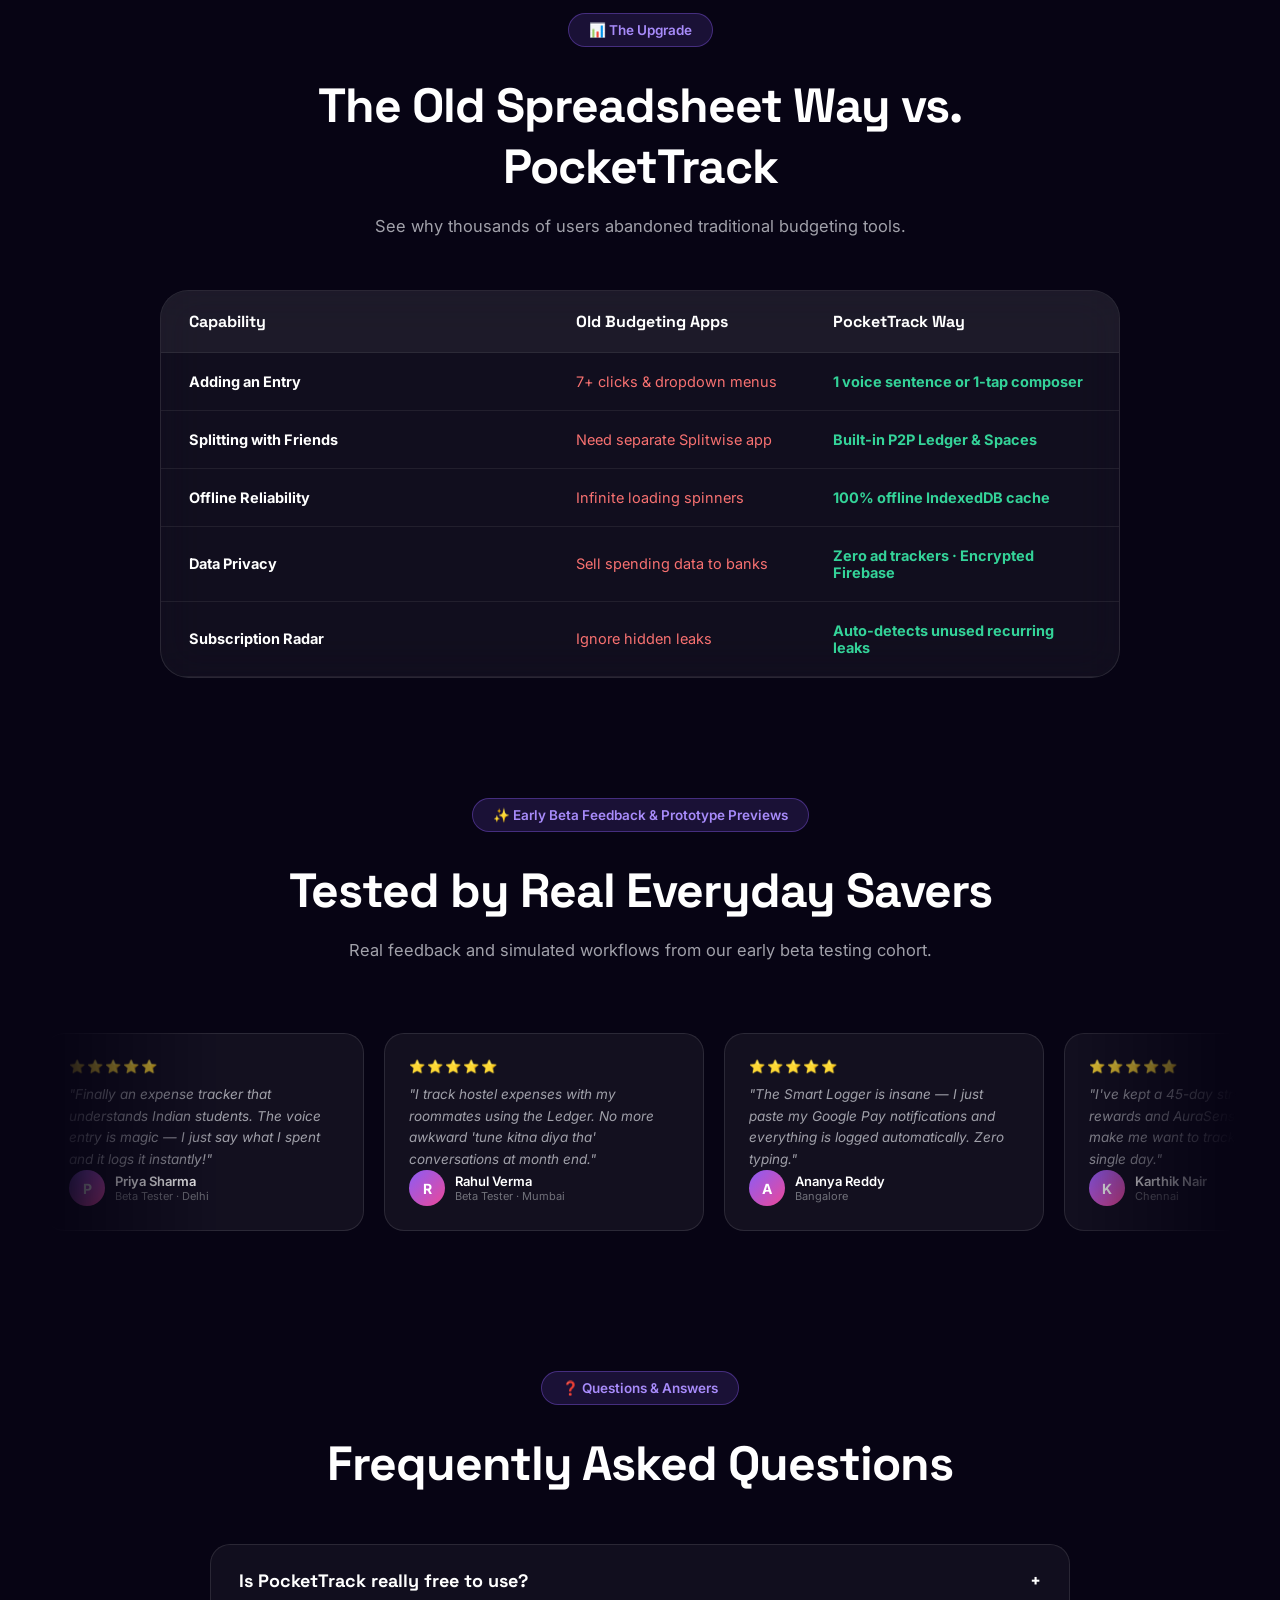
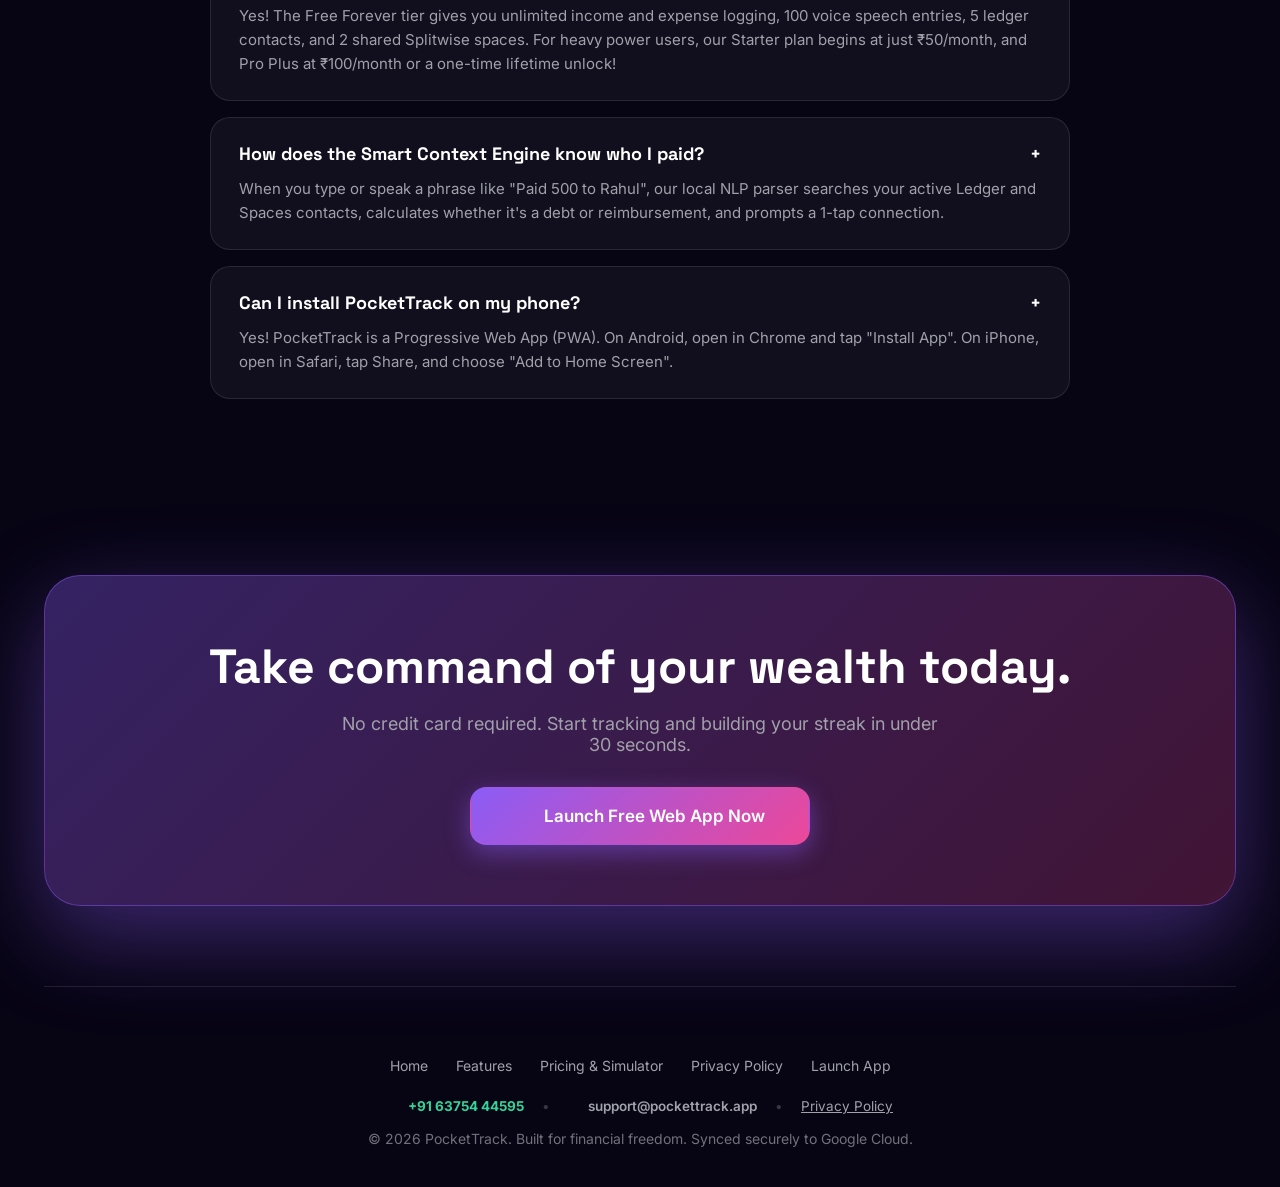
==== commit 6c6ec9cd: "fix(seo): add link rel sitemap tag to HTML head and format telephone in structured data" ====
--- a/website/index.html
+++ b/website/index.html
@@ -27,18 +27,19 @@
   "url": "https://ekaanttaparia2-code-pockettrack.vercel.app/",
   "logo": "https://ekaanttaparia2-code-pockettrack.vercel.app/icon-512.png",
   "description": "Clean, privacy-first personal finance and daily safe-to-spend tracker.",
-  "telephone": "+916375444595",
+  "telephone": "+91-63754-44595",
   "email": "support@pockettrack.app",
   "contactPoint": {
     "@type": "ContactPoint",
-    "telephone": "+916375444595",
-    "contactType": "customer service",
-    "email": "support@pockettrack.app",
+    "telephone": "+91-63754-44595",
+    "contactType": "customer support",
+    "areaServed": "IN",
     "availableLanguage": ["English", "Hindi"]
   }
 }
 </script>
 
+<link rel="sitemap" type="application/xml" title="Sitemap" href="/sitemap.xml"/>
 <link rel="manifest" href="../manifest.json"/>
 <link rel="icon" type="image/png" sizes="192x192" href="../icon-192.png"/>
 <link rel="apple-touch-icon" href="../icon-192.png"/>
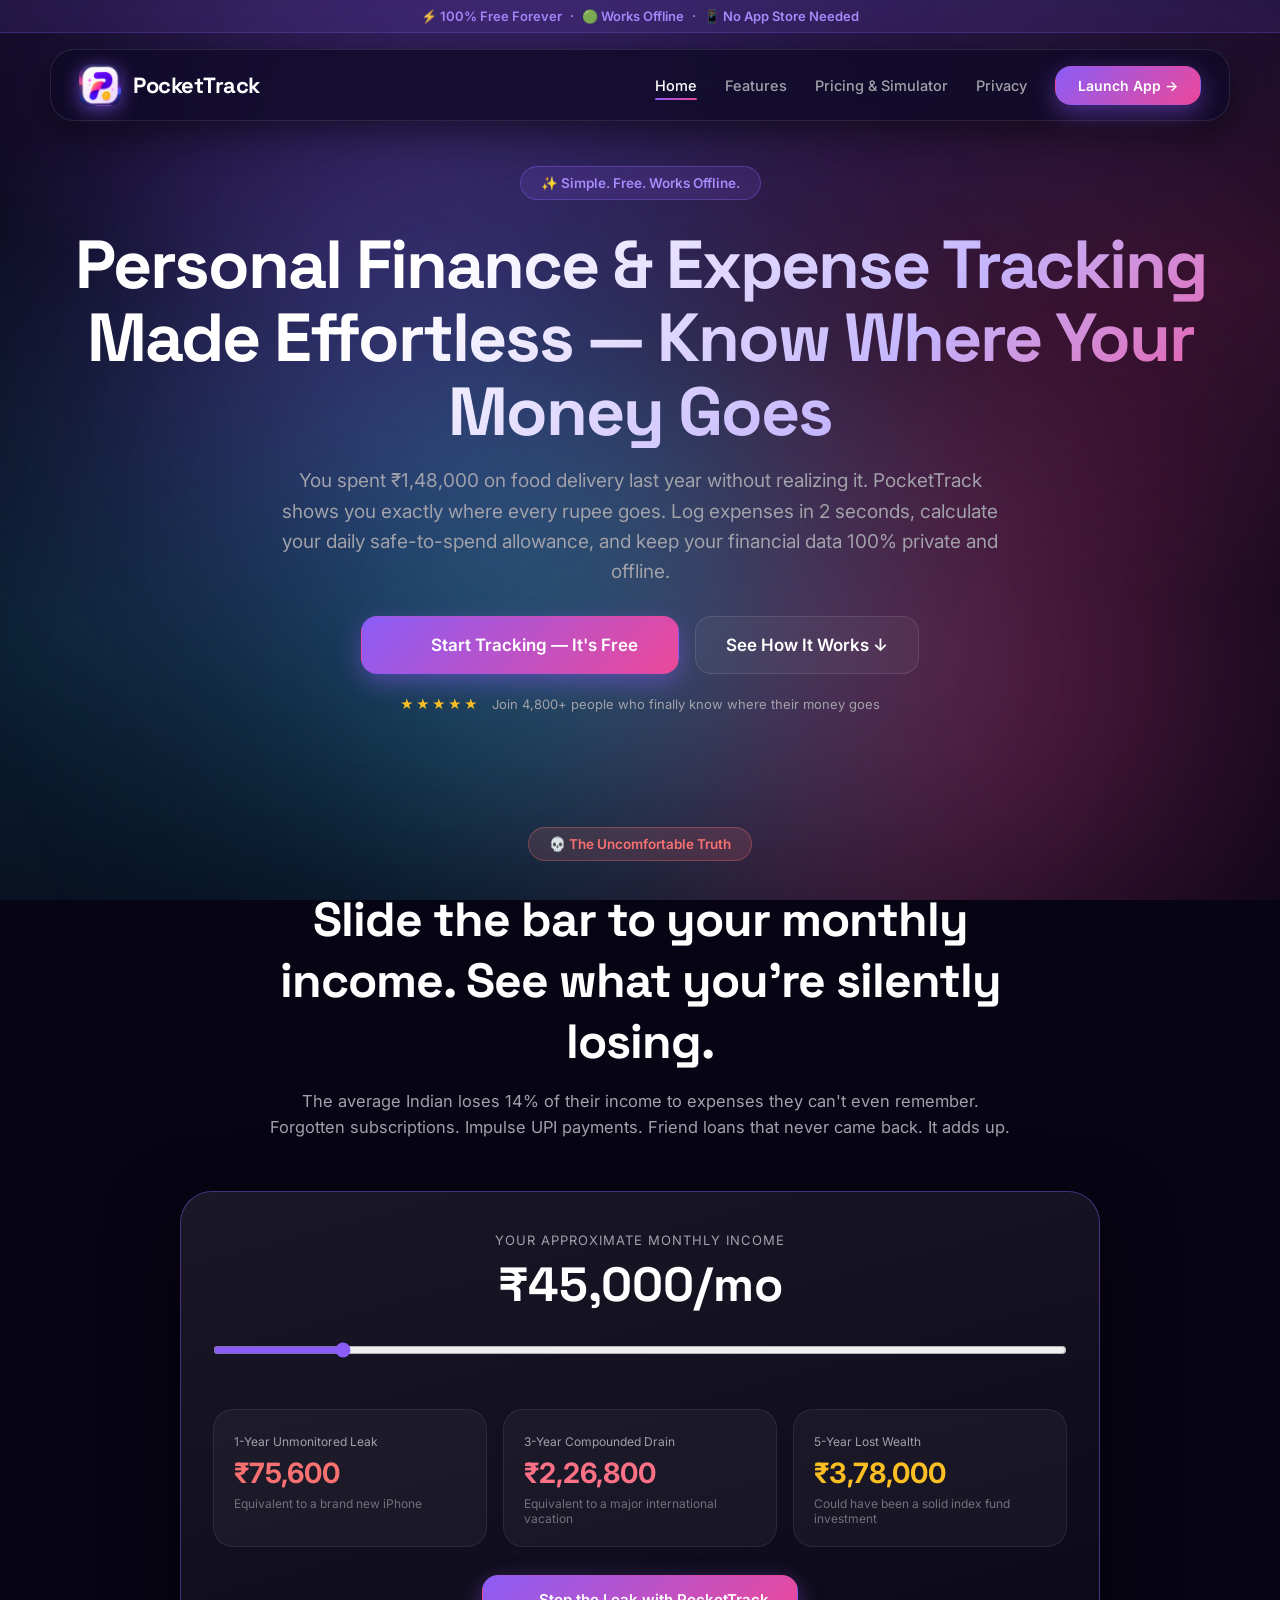
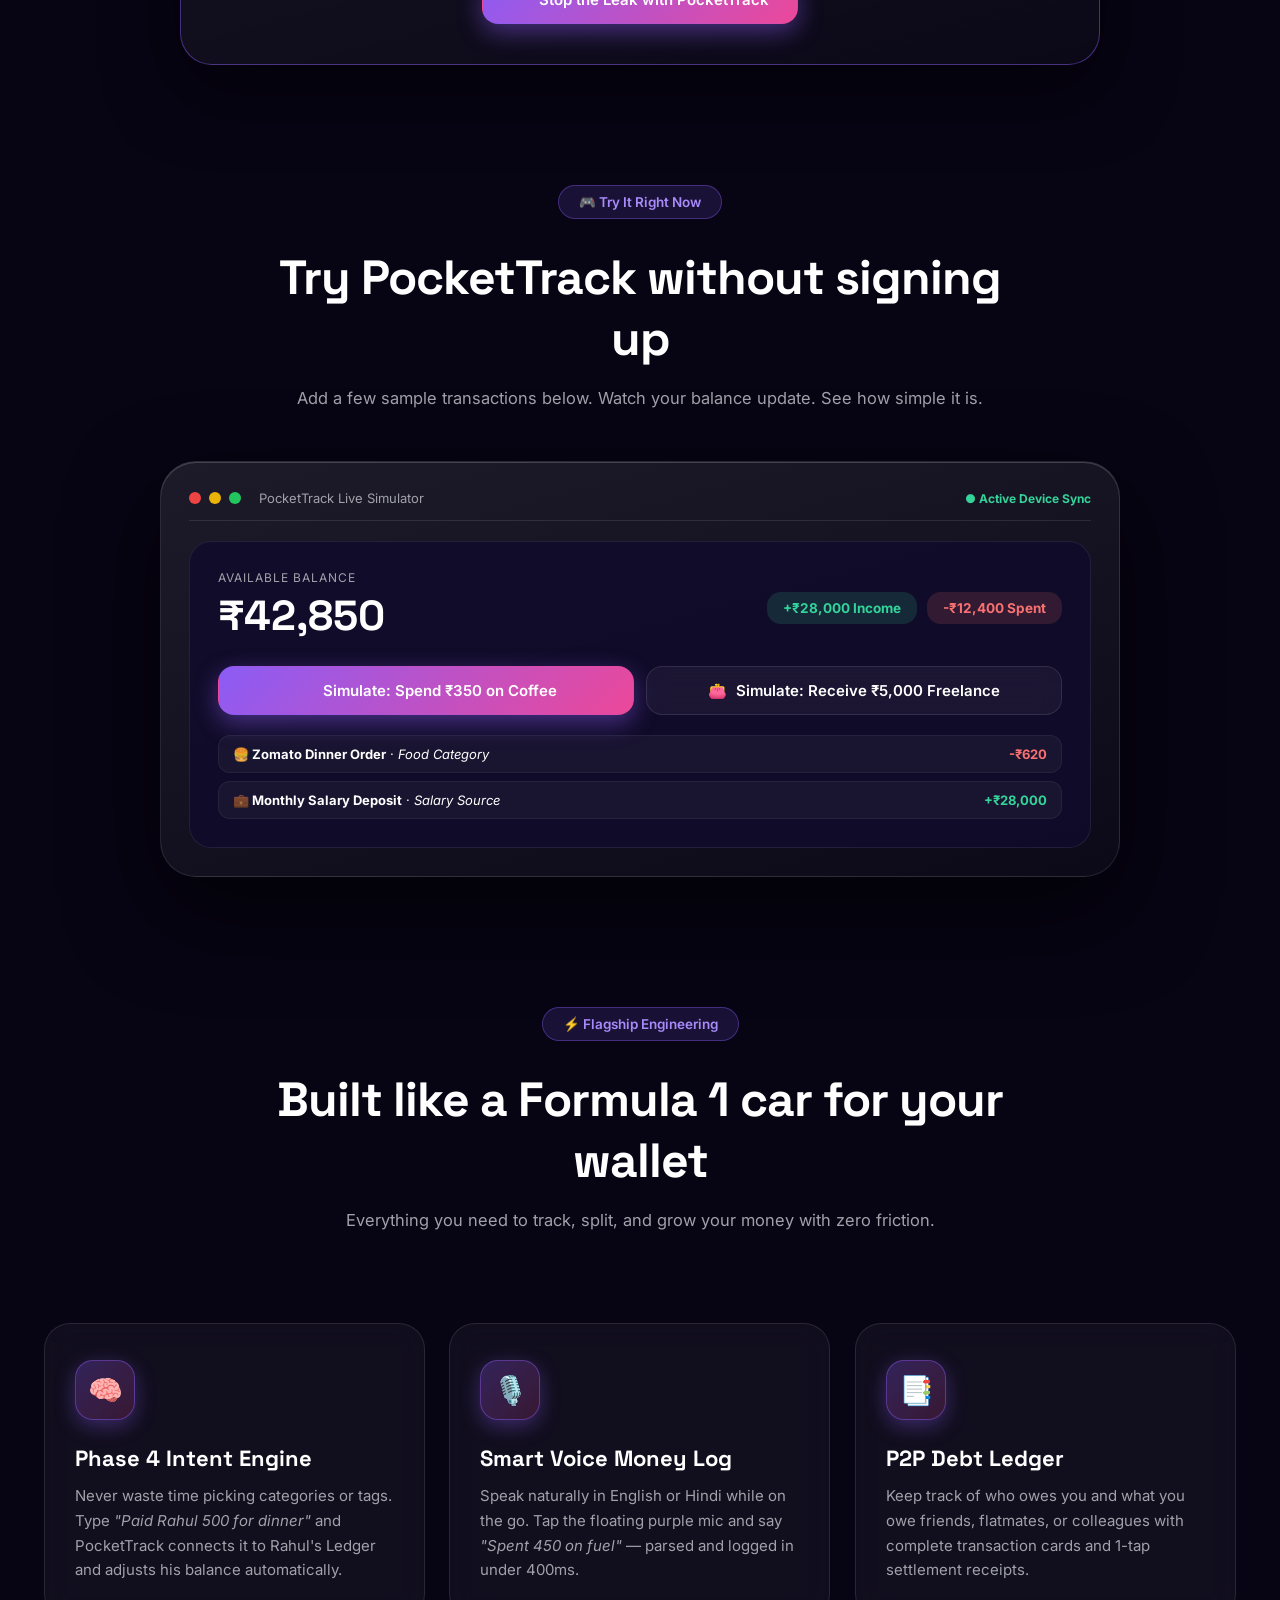
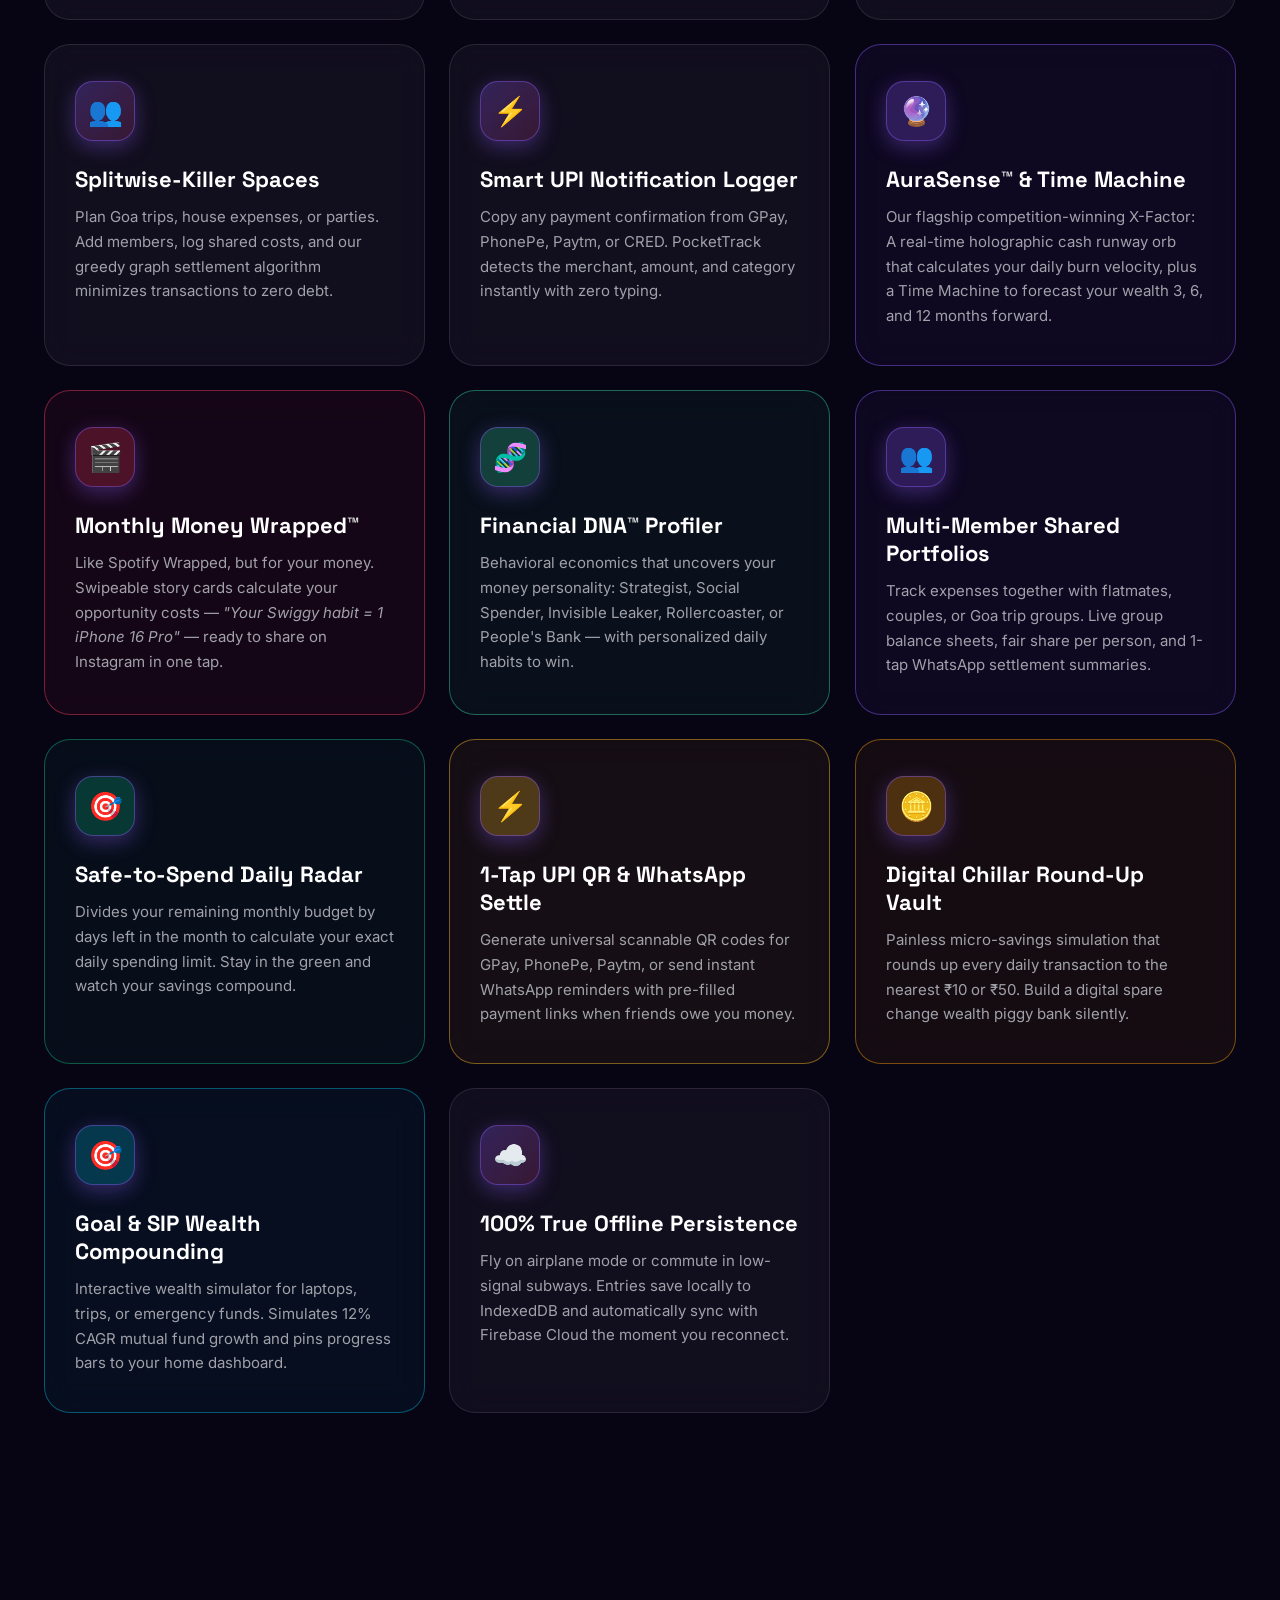
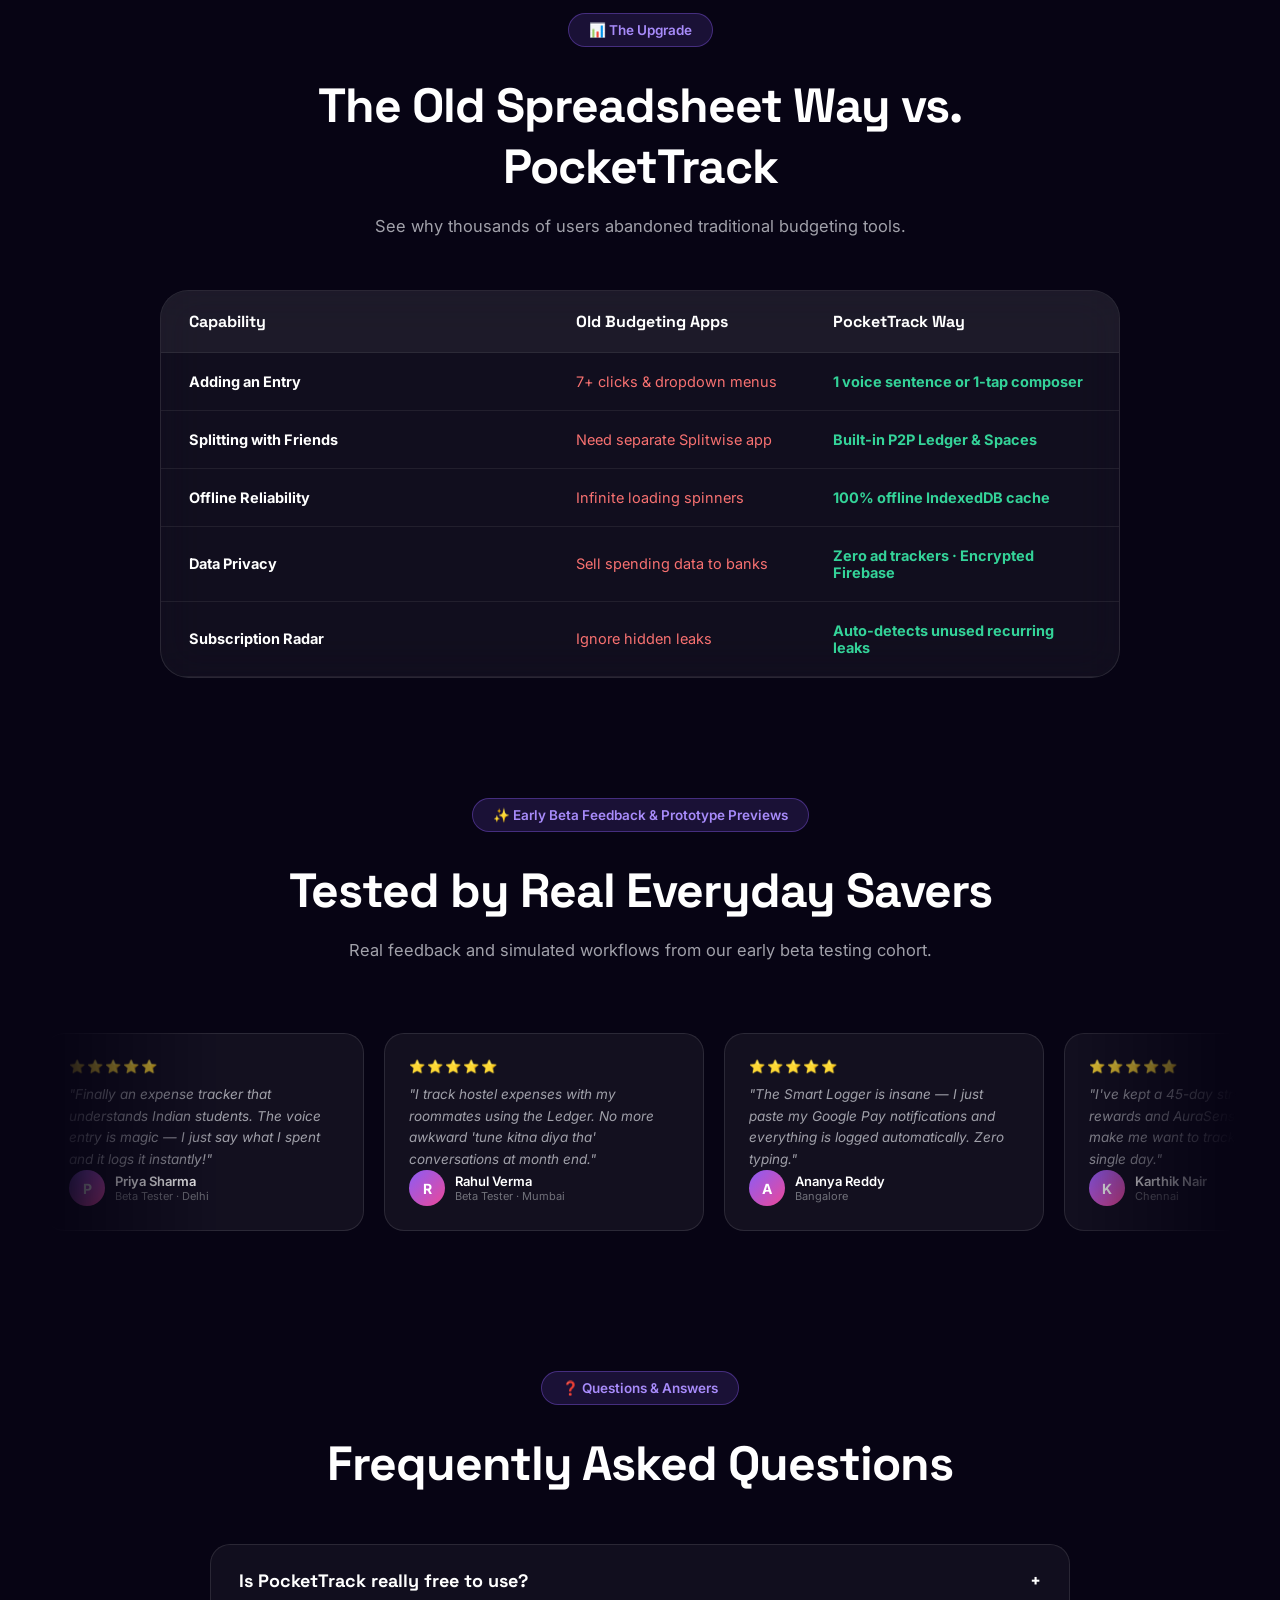
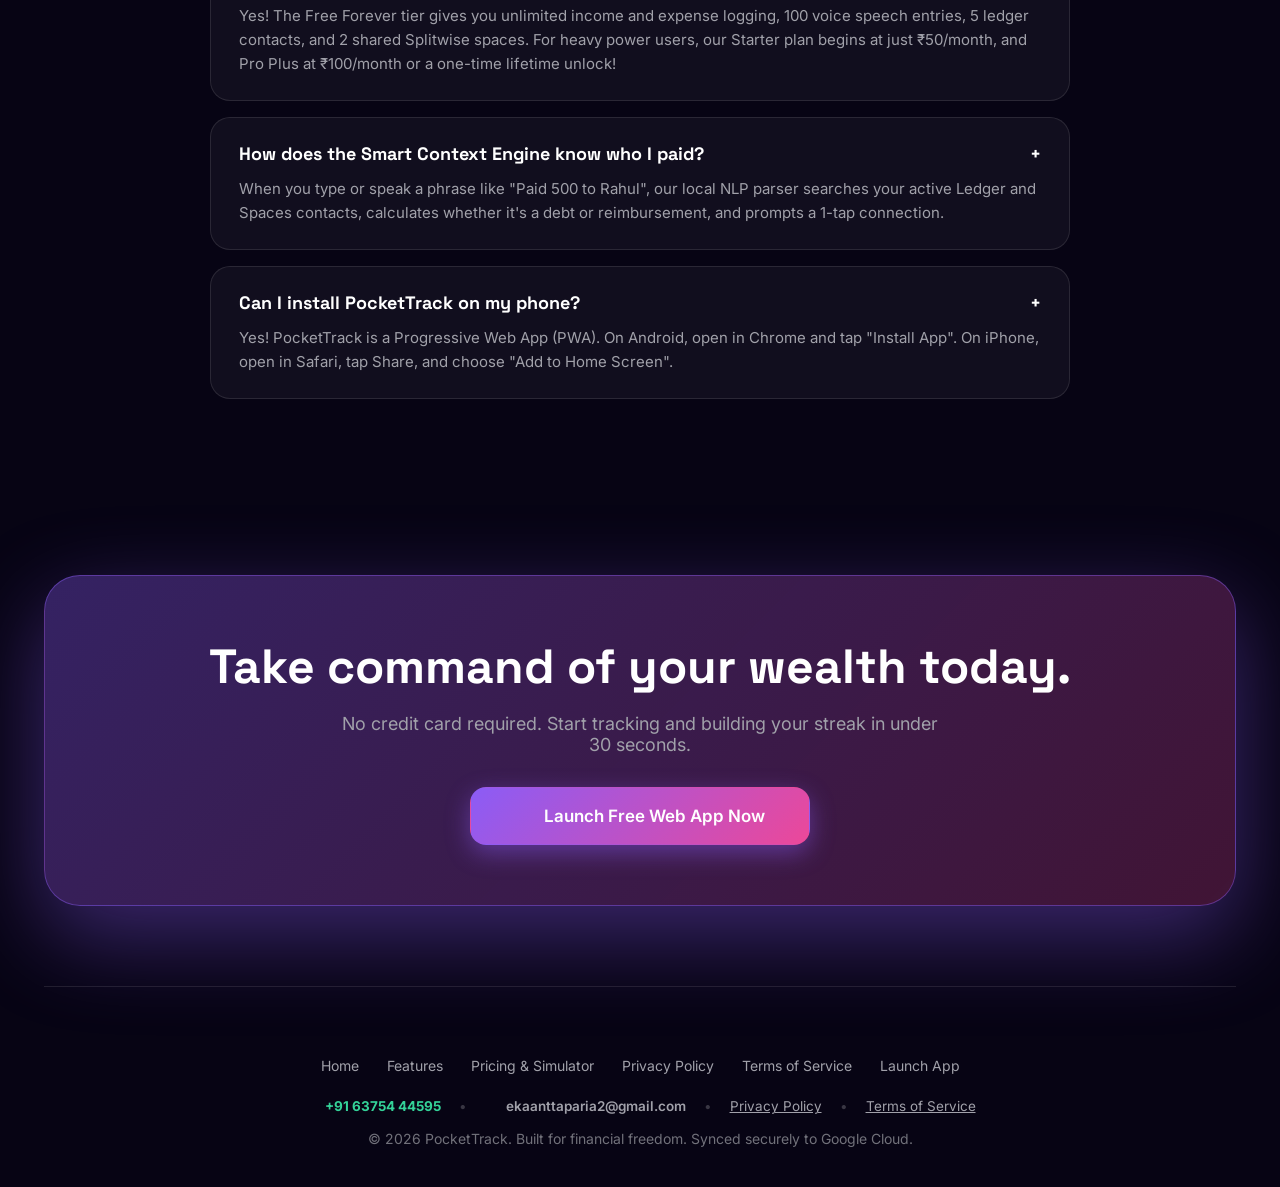
==== commit b4716177: "fix(legal): update support email to ekaanttaparia2@gmail.com, create terms.html, refine privacy titl" ====
--- a/website/index.html
+++ b/website/index.html
@@ -28,7 +28,7 @@
   "logo": "https://ekaanttaparia2-code-pockettrack.vercel.app/icon-512.png",
   "description": "Clean, privacy-first personal finance and daily safe-to-spend tracker.",
   "telephone": "+91-63754-44595",
-  "email": "support@pockettrack.app",
+  "email": "ekaanttaparia2@gmail.com",
   "contactPoint": {
     "@type": "ContactPoint",
     "telephone": "+91-63754-44595",
@@ -157,10 +157,11 @@
     <a href="features.html"><span>⚡ Features &amp; Architecture</span> <i class="ti ti-chevron-right"></i></a>
     <a href="pricing.html"><span>💰 Pricing &amp; Simulator</span> <i class="ti ti-chevron-right"></i></a>
     <a href="../privacy.html"><span>🛡️ Privacy Policy</span> <i class="ti ti-chevron-right"></i></a>
+    <a href="../terms.html"><span>📜 Terms of Service</span> <i class="ti ti-chevron-right"></i></a>
     <a href="#" onclick="launchPocketTrackApp(event);return false;" style="background:linear-gradient(135deg,#10b981,#059669);color:#fff;font-weight:700;"><span>🚀 Launch Web App</span> <i class="ti ti-arrow-right"></i></a>
     <div style="padding-top:10px;border-top:1px solid rgba(255,255,255,0.1);display:flex;justify-content:space-between;font-size:13px;color:var(--text-muted);">
       <a href="tel:+916375444595" style="background:none;padding:0;color:var(--accent-green);"><i class="ti ti-phone"></i> +91 63754 44595</a>
-      <a href="mailto:support@pockettrack.app" style="background:none;padding:0;color:var(--text-muted);"><i class="ti ti-mail"></i> Email</a>
+      <a href="mailto:ekaanttaparia2@gmail.com" style="background:none;padding:0;color:var(--text-muted);"><i class="ti ti-mail"></i> Email</a>
     </div>
   </nav>
 
@@ -513,6 +514,7 @@
       <a href="features.html">Features</a>
       <a href="pricing.html">Pricing &amp; Simulator</a>
       <a href="../privacy.html">Privacy Policy</a>
+      <a href="../terms.html">Terms of Service</a>
       <a href="#" onclick="launchPocketTrackApp(event);return false;">Launch App</a>
     </div>
     <div style="margin:12px 0 16px;display:flex;align-items:center;justify-content:center;gap:18px;flex-wrap:wrap;font-size:13.5px;">
@@ -520,12 +522,16 @@
         <i class="ti ti-phone"></i> +91 63754 44595
       </a>
       <span style="color:rgba(255,255,255,0.2);">•</span>
-      <a href="mailto:support@pockettrack.app" style="color:var(--text-muted);text-decoration:none;font-weight:600;display:inline-flex;align-items:center;gap:5px;">
-        <i class="ti ti-mail"></i> support@pockettrack.app
+      <a href="mailto:ekaanttaparia2@gmail.com" style="color:var(--text-muted);text-decoration:none;font-weight:600;display:inline-flex;align-items:center;gap:5px;">
+        <i class="ti ti-mail"></i> ekaanttaparia2@gmail.com
       </a>
       <span style="color:rgba(255,255,255,0.2);">•</span>
       <a href="../privacy.html" style="color:var(--text-muted);text-decoration:underline;">
         Privacy Policy
+      </a>
+      <span style="color:rgba(255,255,255,0.2);">•</span>
+      <a href="../terms.html" style="color:var(--text-muted);text-decoration:underline;">
+        Terms of Service
       </a>
     </div>
     <p>© 2026 PocketTrack. Built for financial freedom. Synced securely to Google Cloud.</p>
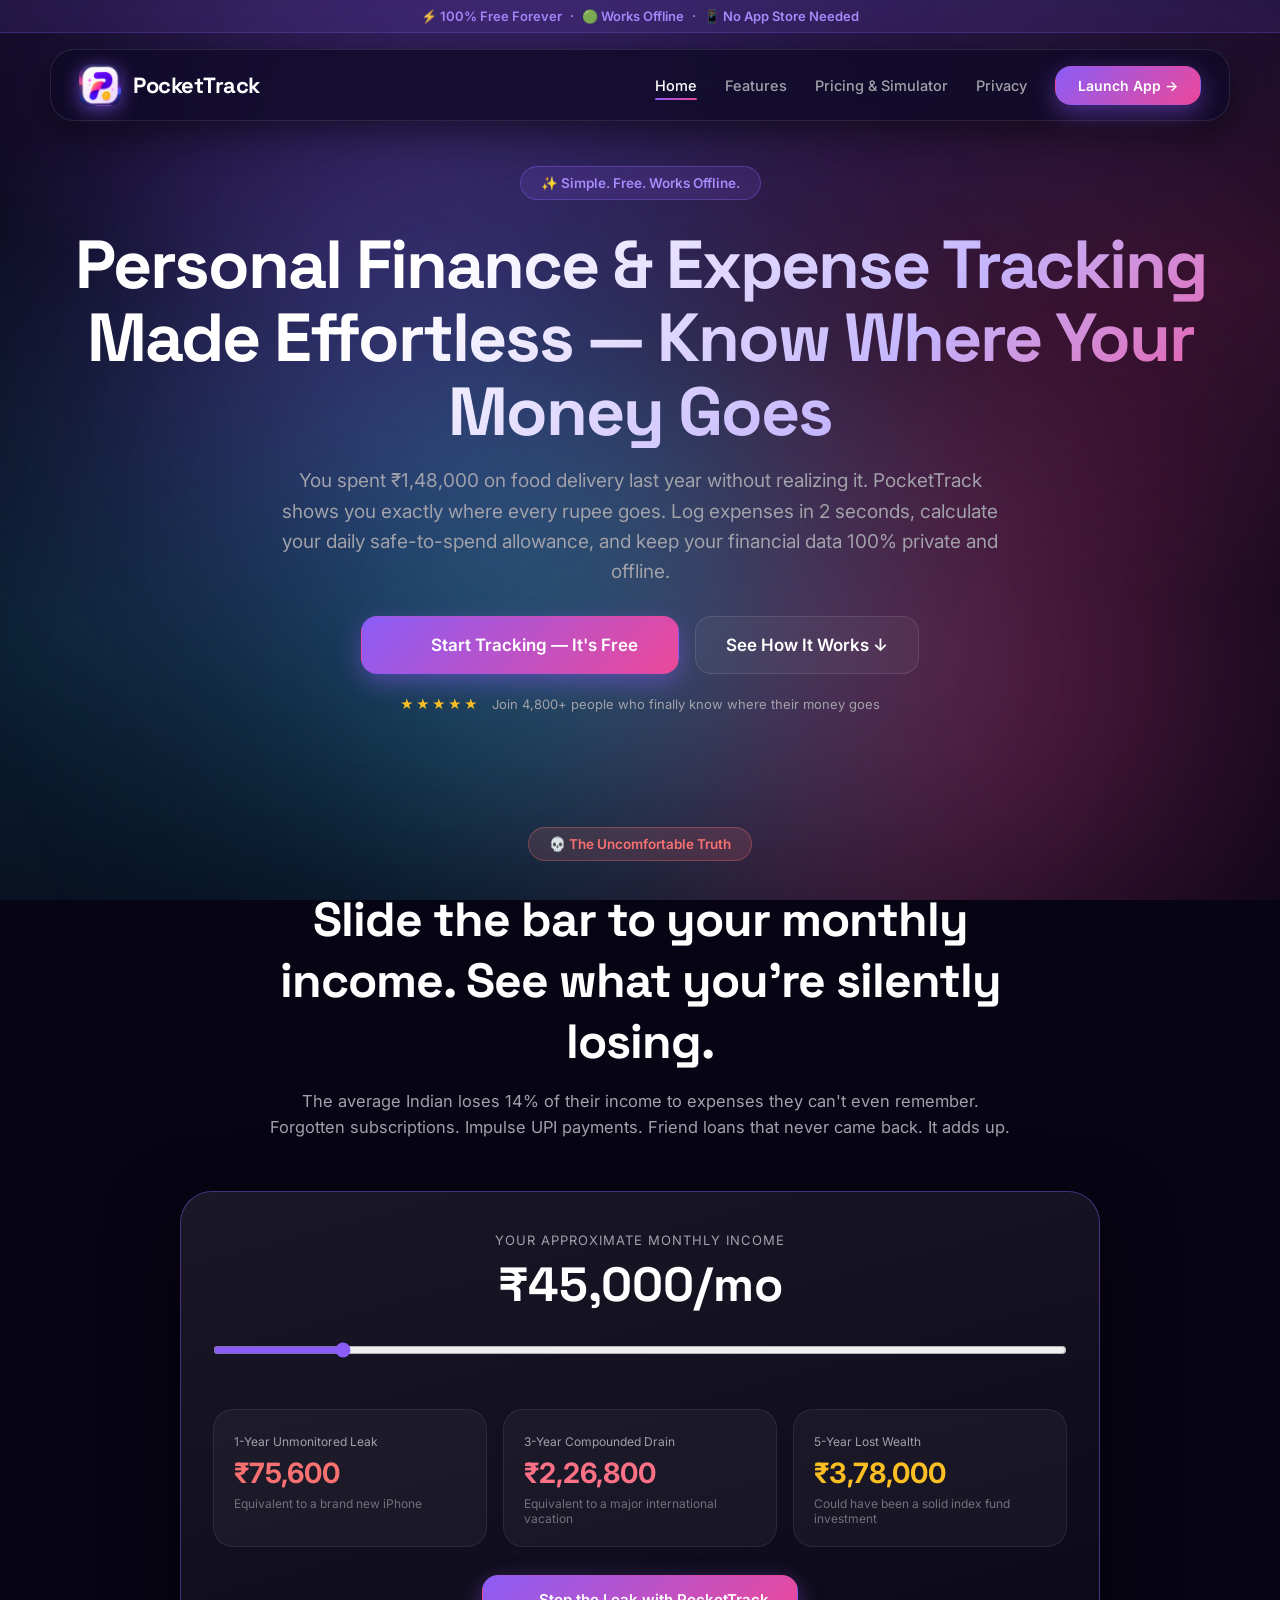
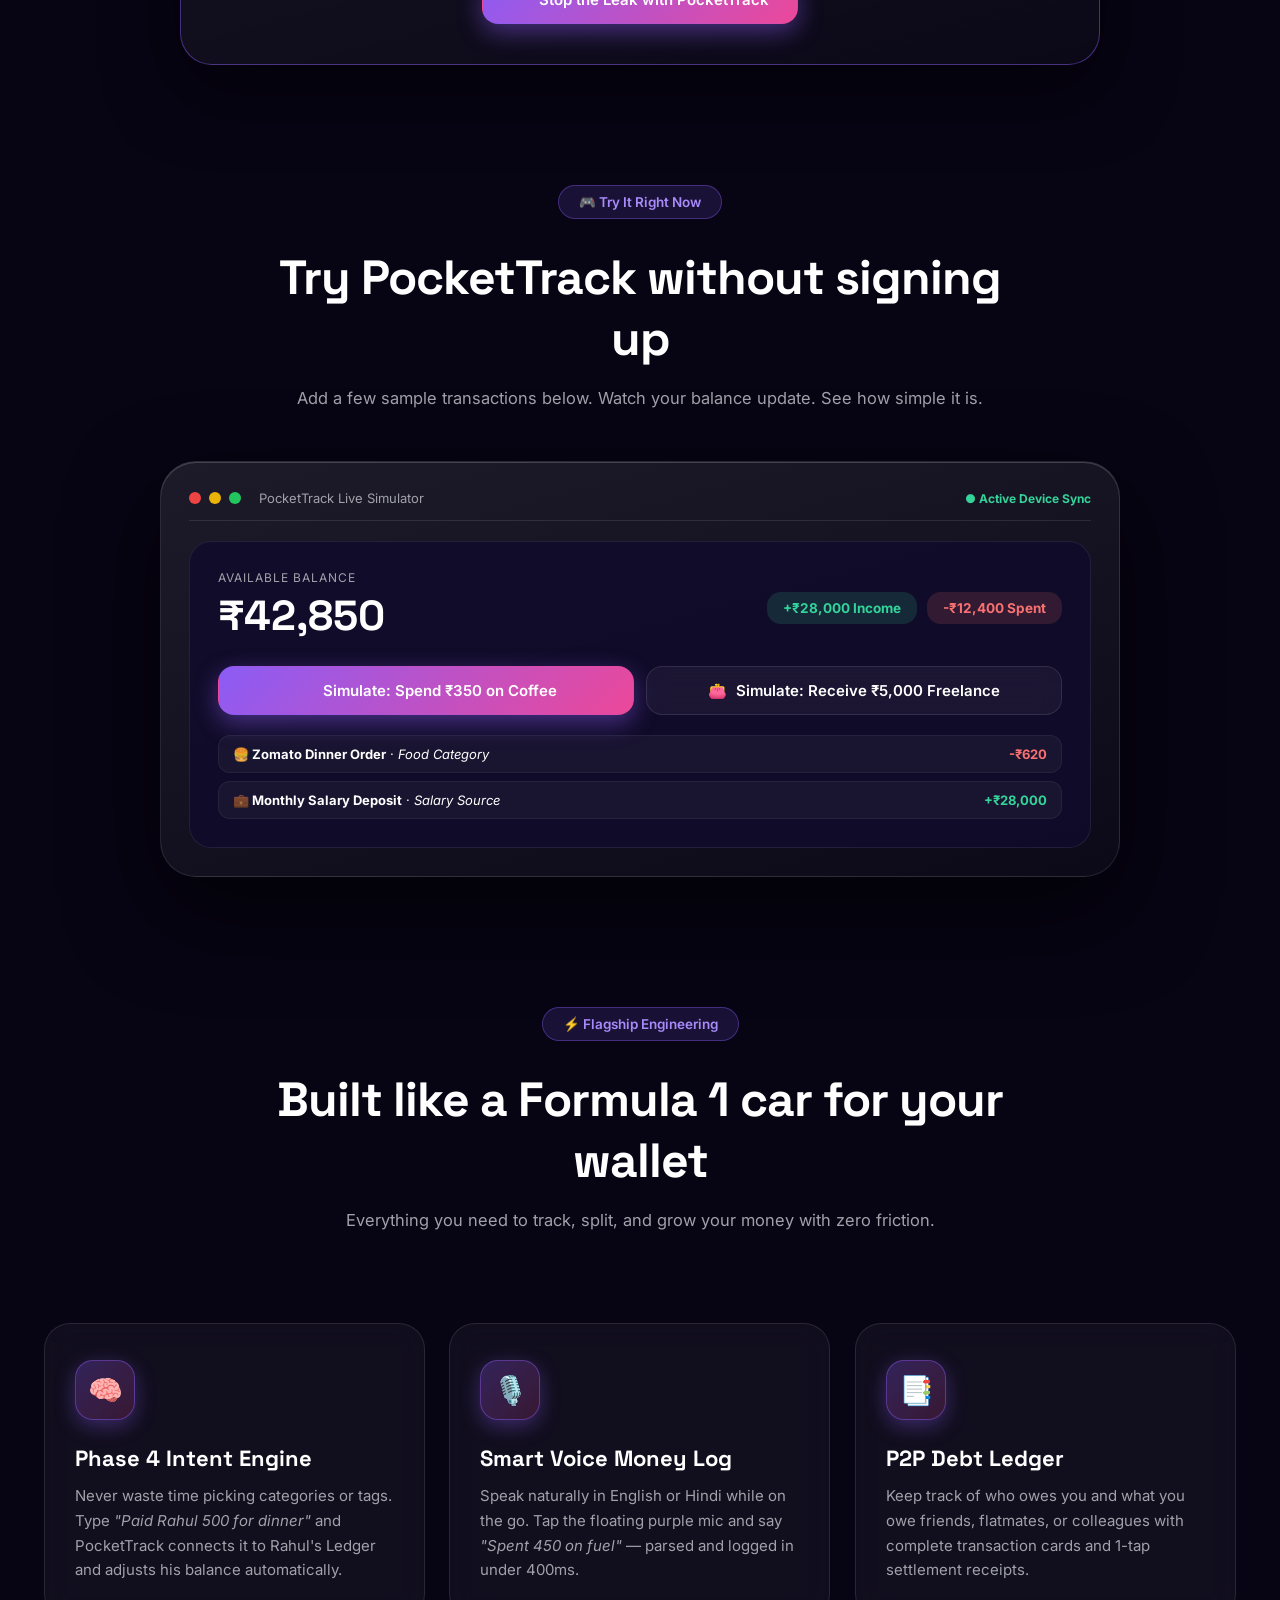
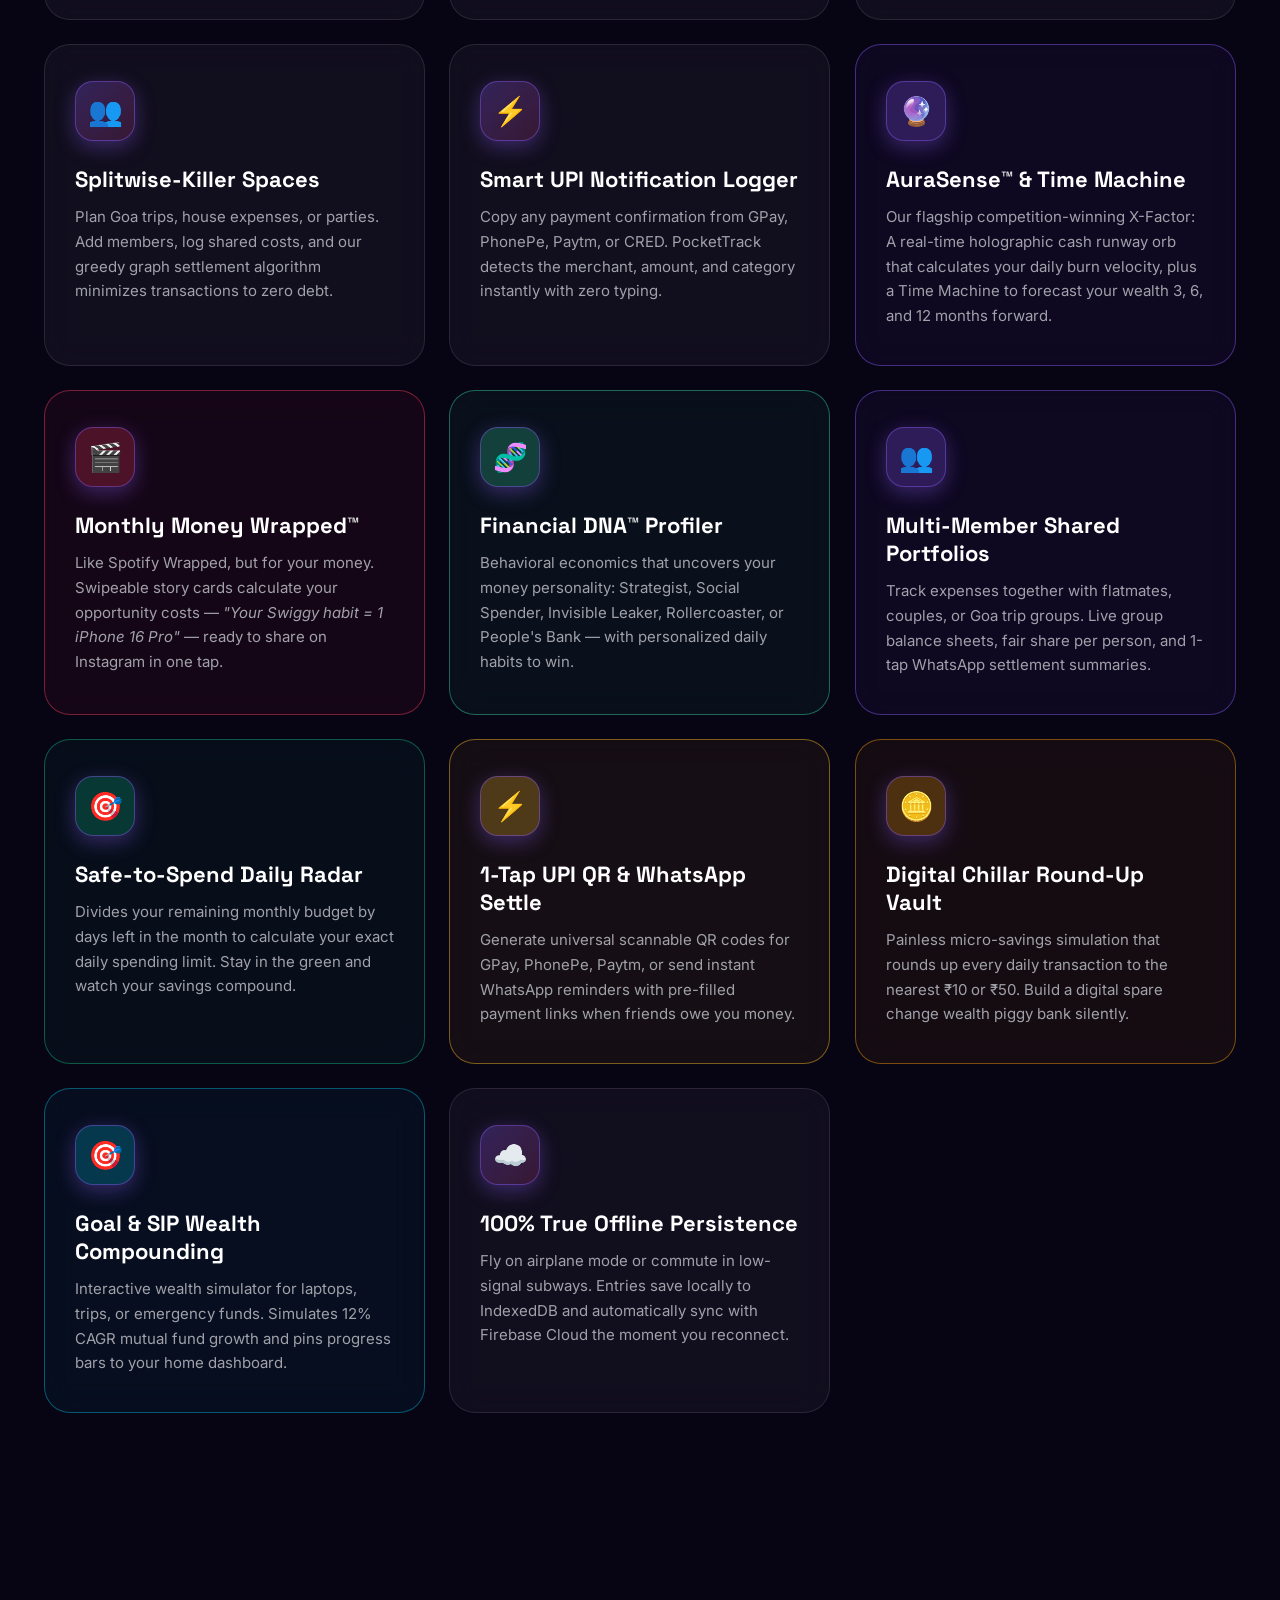
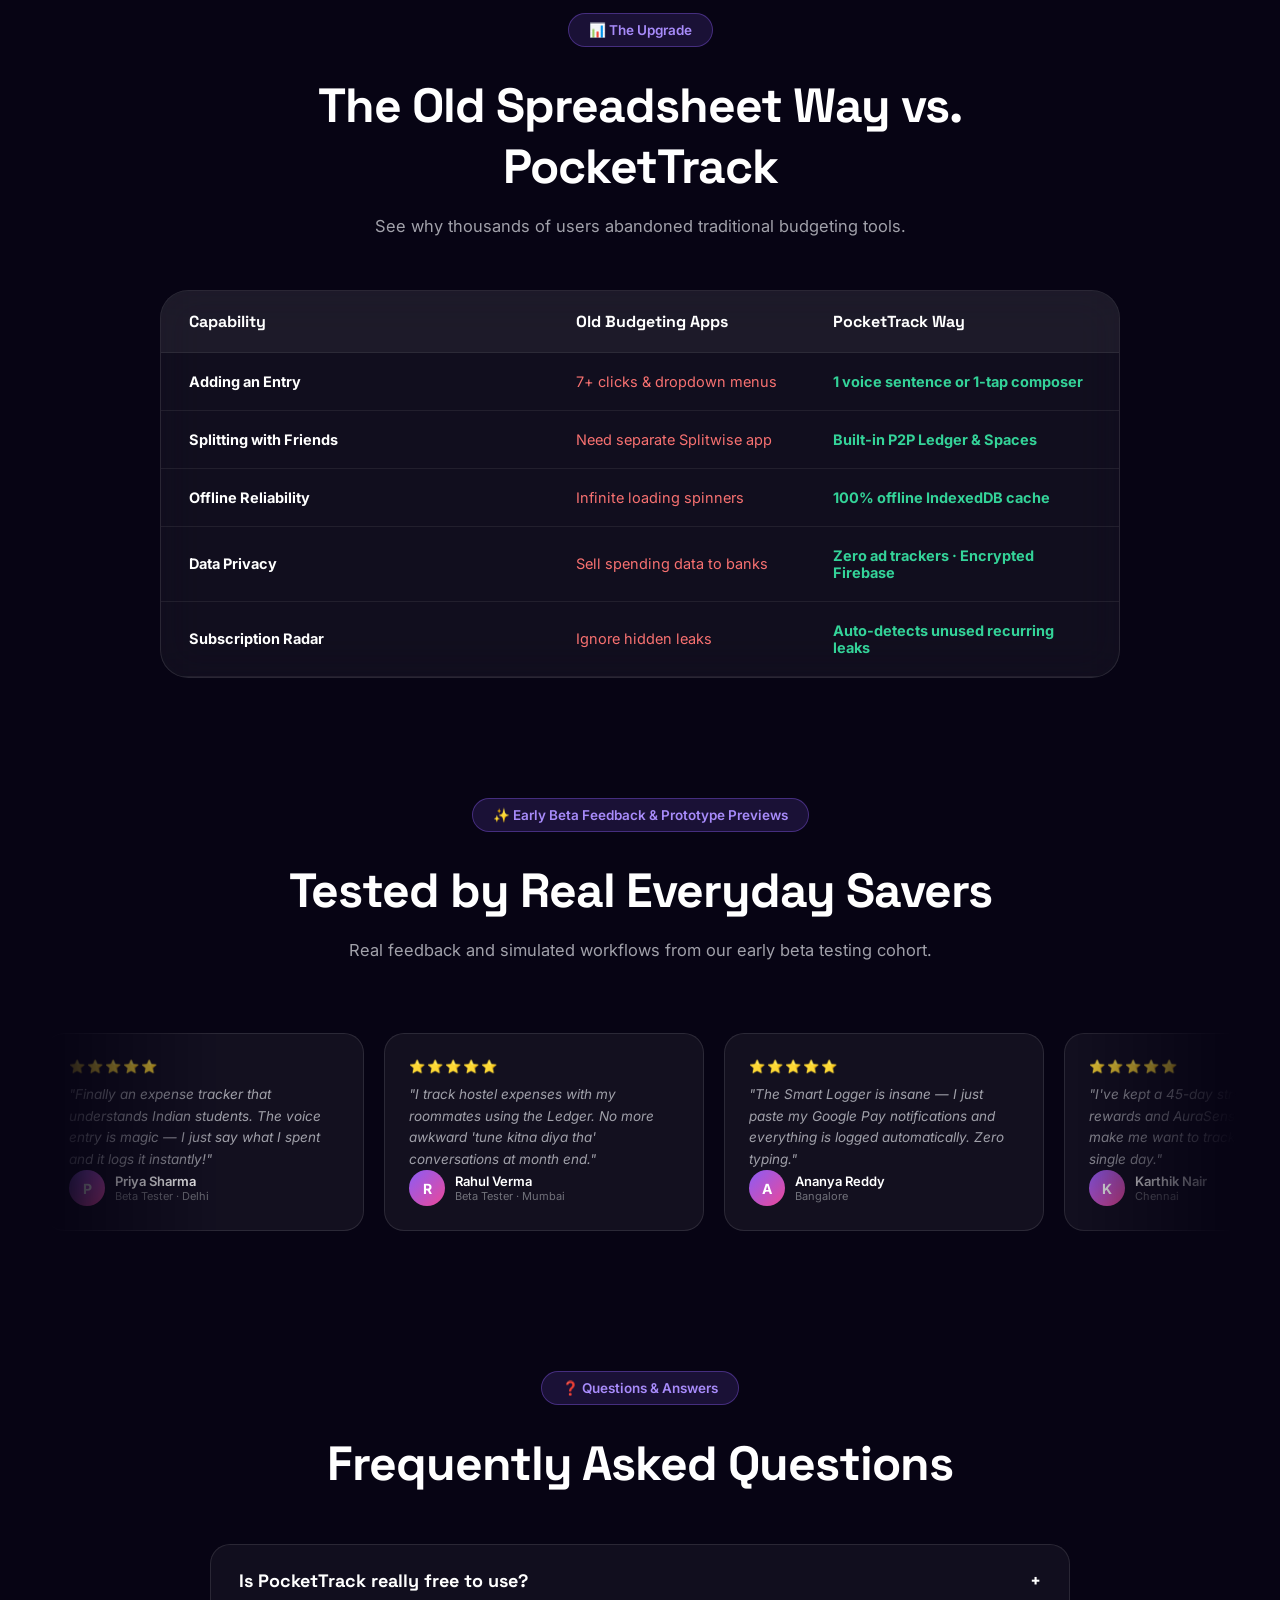
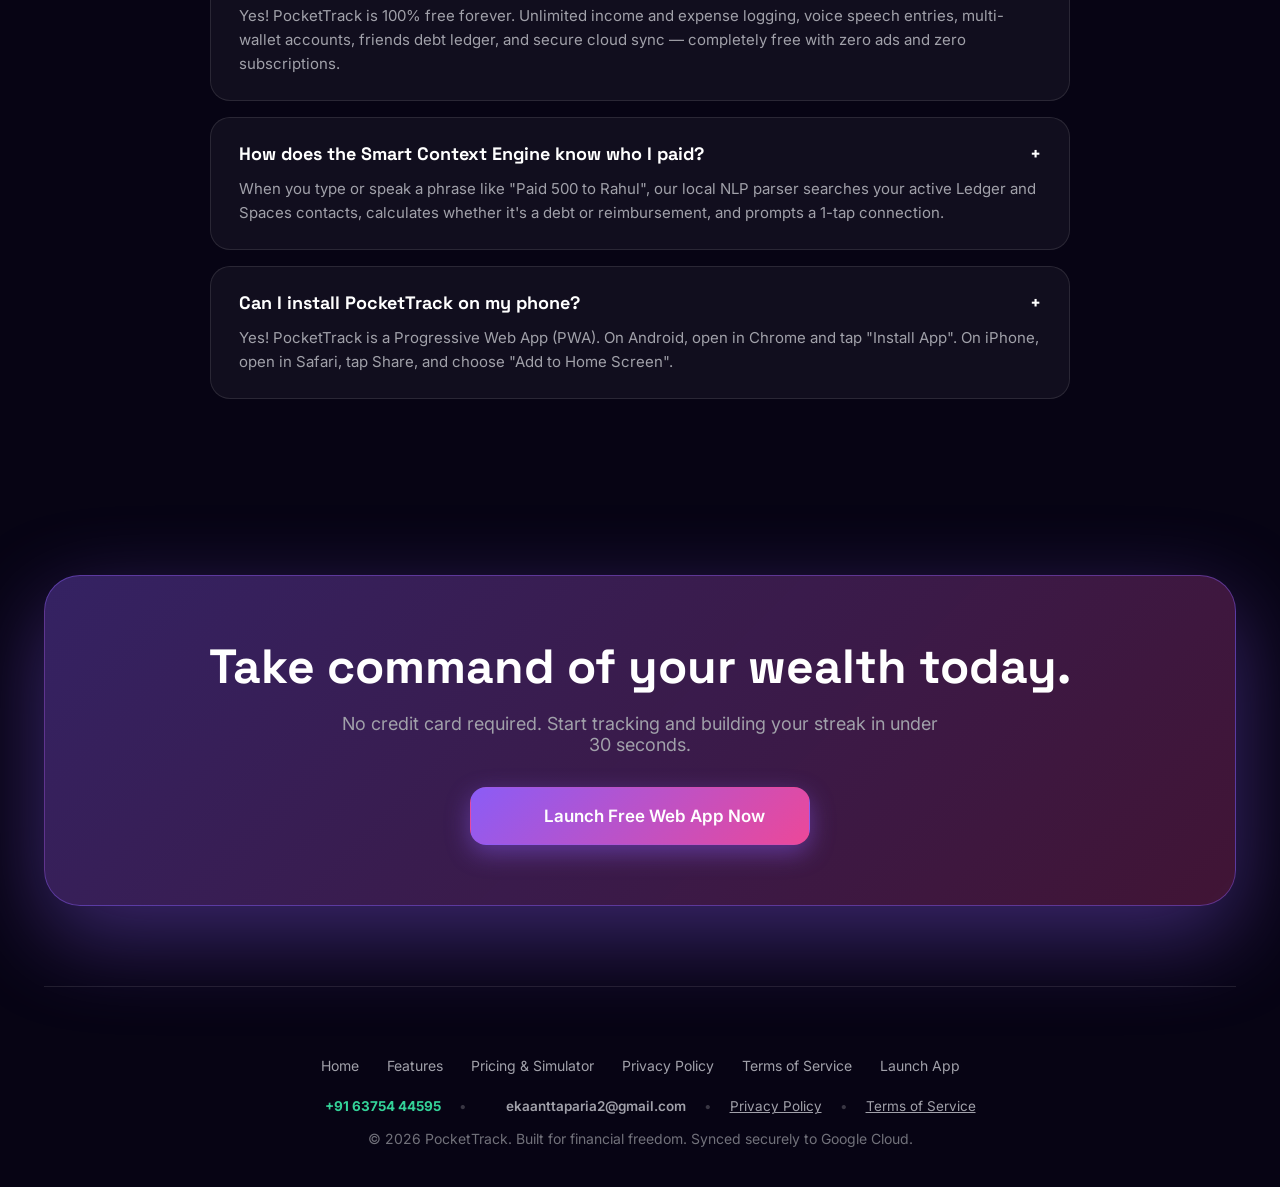
==== commit 051c0514: "Fix all remaining audit items: auth UX, routing, honest landing page, terms, screenshots, favicon - " ====
--- a/website/index.html
+++ b/website/index.html
@@ -485,7 +485,7 @@
 
       <div class="faq-item">
         <div class="faq-q"><span>Is PocketTrack really free to use?</span><span>+</span></div>
-        <div class="faq-a">Yes! The Free Forever tier gives you unlimited income and expense logging, 100 voice speech entries, 5 ledger contacts, and 2 shared Splitwise spaces. For heavy power users, our Starter plan begins at just ₹50/month, and Pro Plus at ₹100/month or a one-time lifetime unlock!</div>
+        <div class="faq-a">Yes! PocketTrack is 100% free forever. Unlimited income and expense logging, voice speech entries, multi-wallet accounts, friends debt ledger, and secure cloud sync — completely free with zero ads and zero subscriptions.</div>
       </div>
 
       <div class="faq-item">
